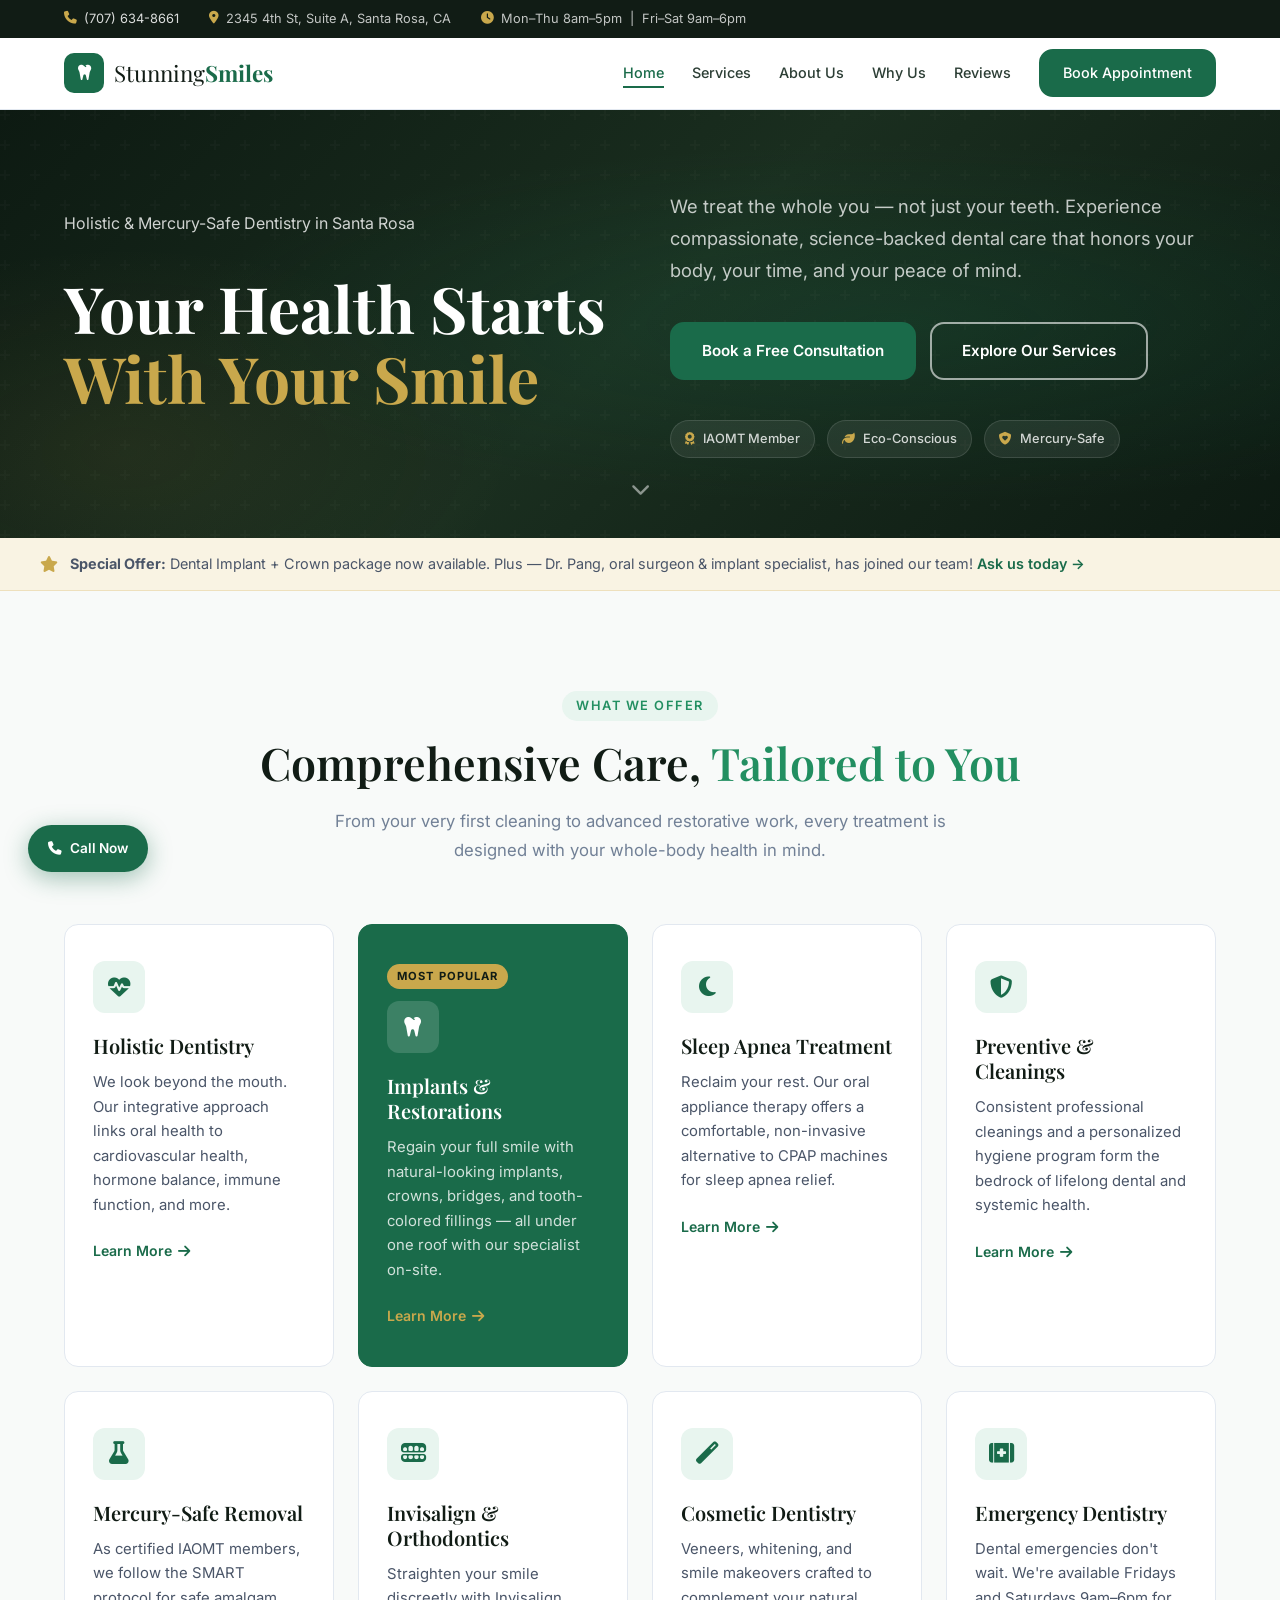
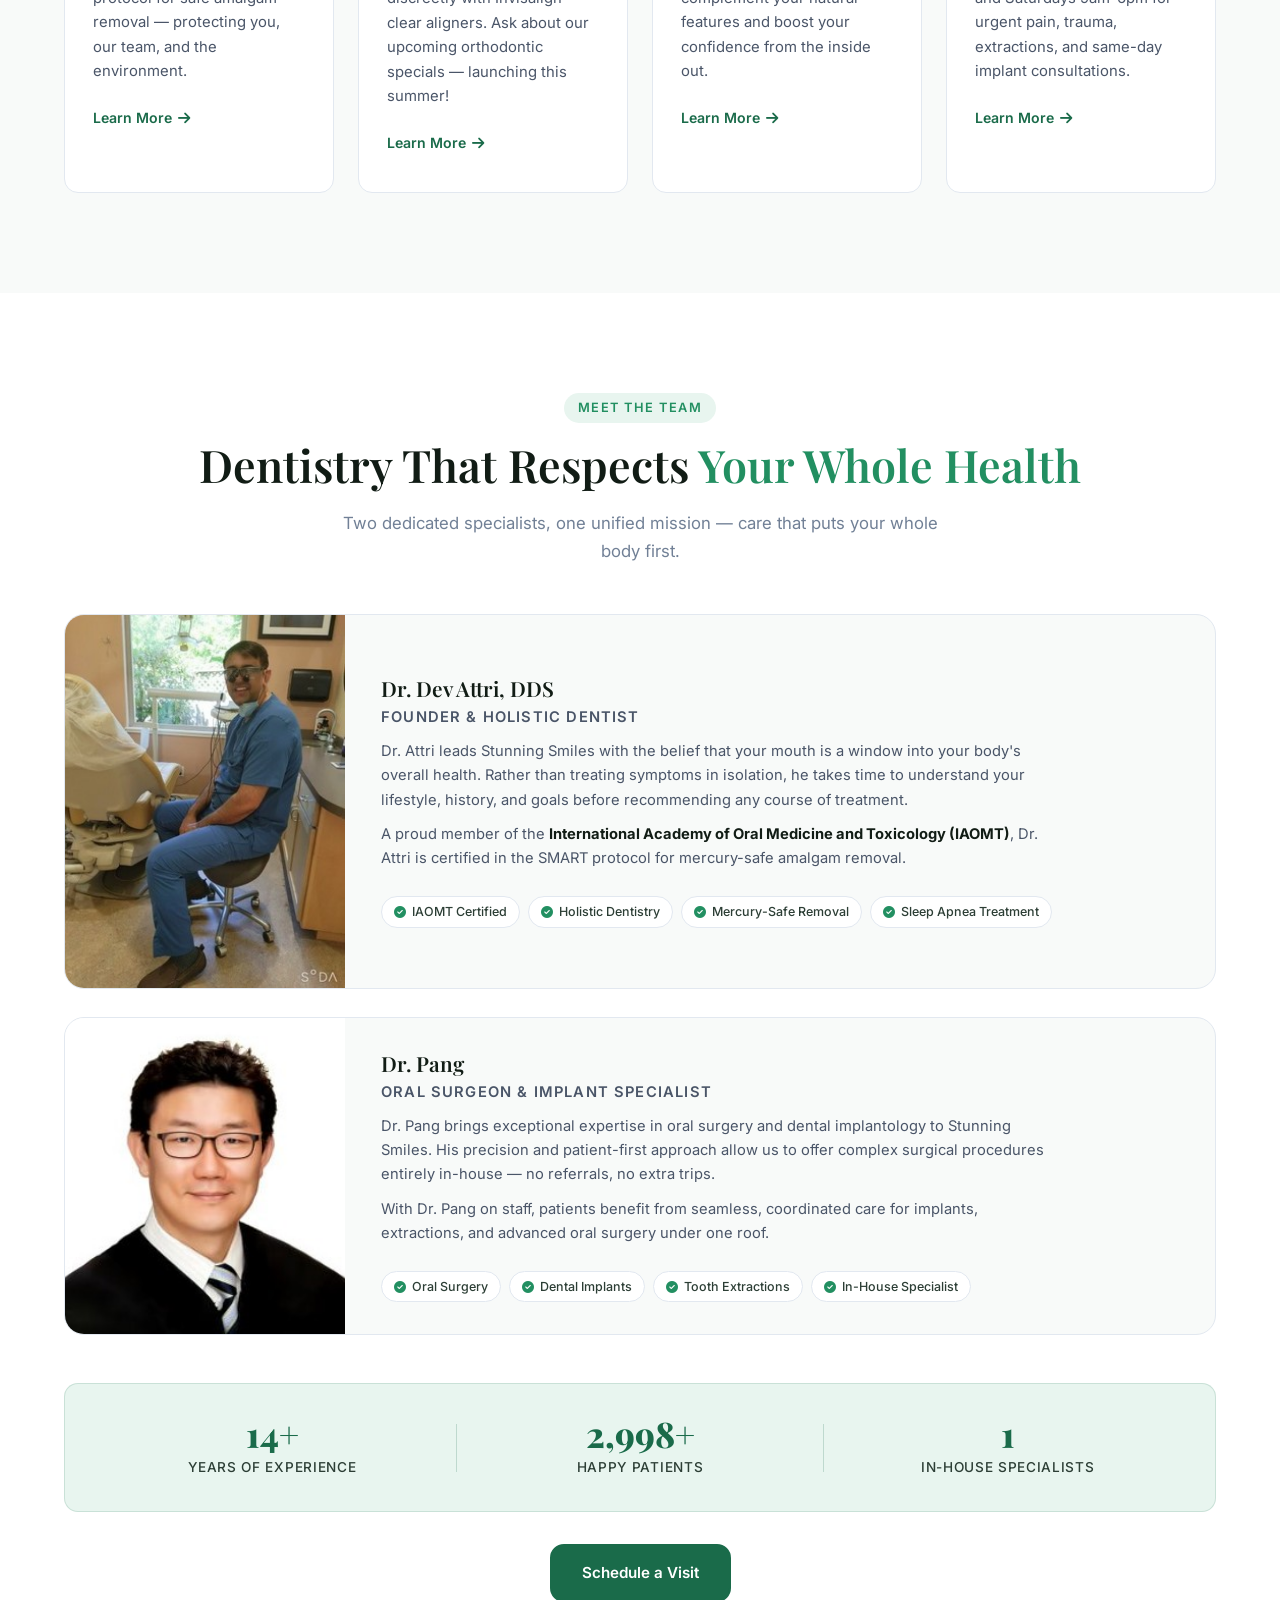
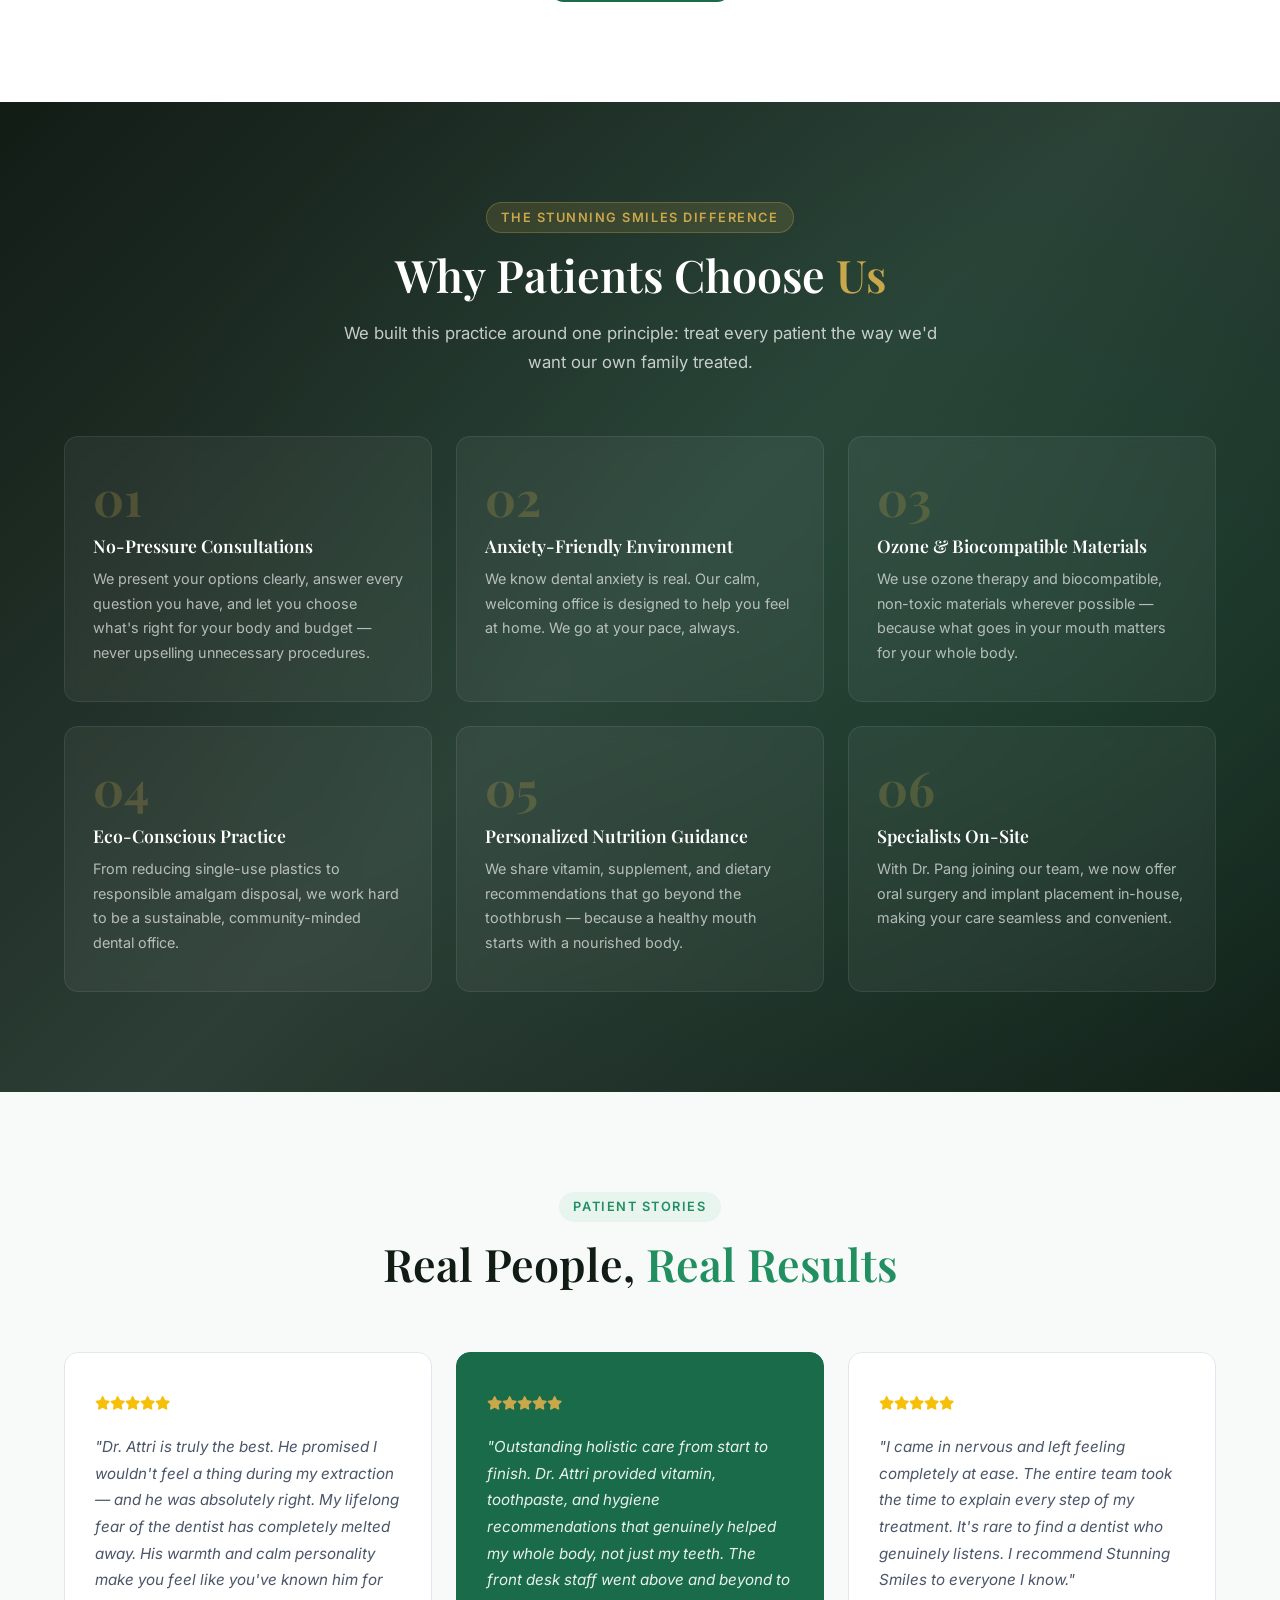
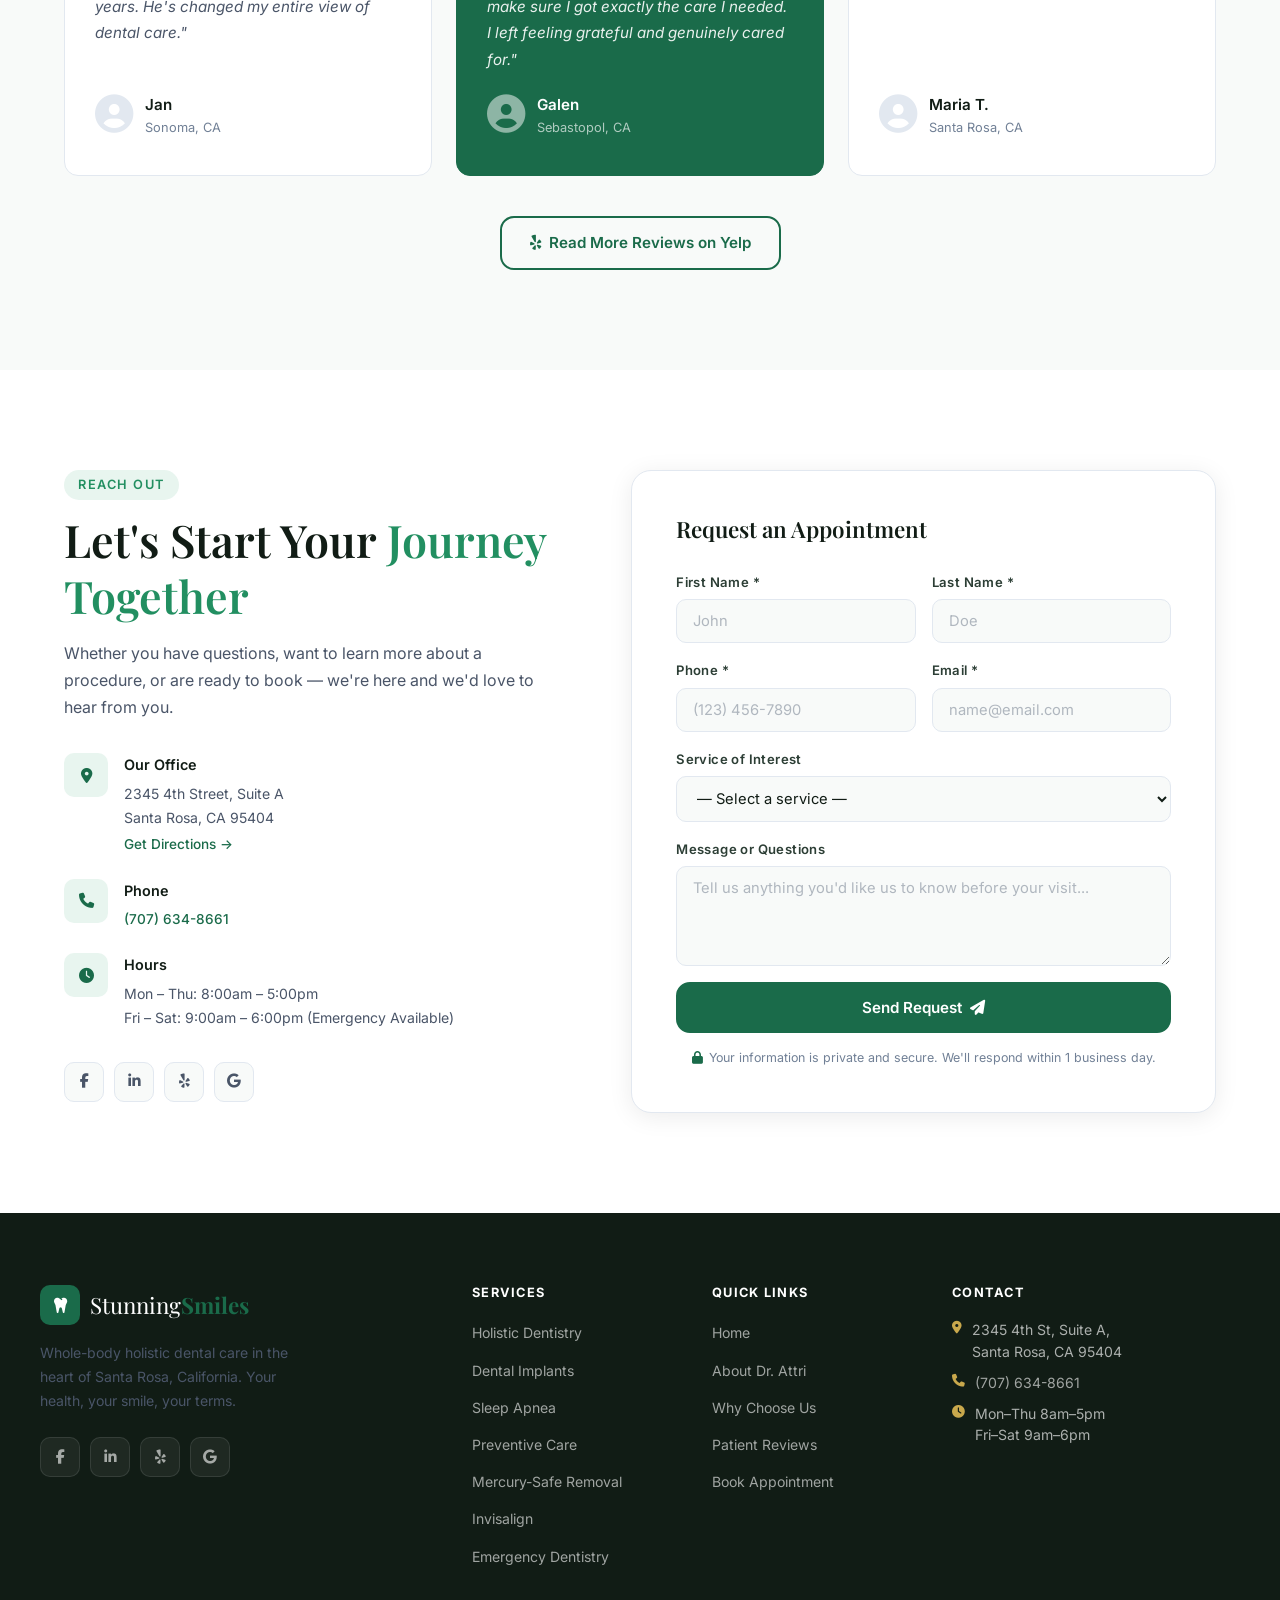
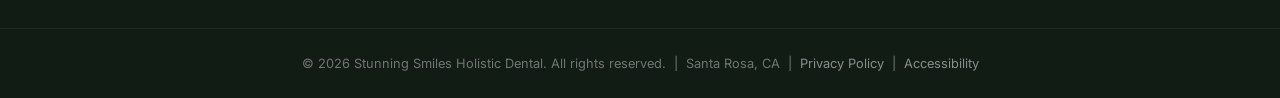
==== index.html @ 5d8a36c7 "Add local SEO foundations: structured data, meta tags, sitemap - Add Dentist/LocalBusiness JSON-LD s" ====
<!DOCTYPE html>
<html lang="en">
<head>
  <meta charset="UTF-8" />
  <meta name="viewport" content="width=device-width, initial-scale=1.0" />
  <title>Holistic Dentist in Santa Rosa, CA | Stunning Smiles</title>
  <meta name="description" content="Holistic, mercury-safe dentistry in Santa Rosa, CA from Stunning Smiles Santa Rosa, led by Dr. Birdevinder &ldquo;Dev&rdquo; Attri, DDS. Book your appointment today." />

  <!-- NOTE: SITE_URL below is the temporary GitHub Pages address. When the custom
       domain (stunningsmiles.com) goes live, update every canonical/og:url/JSON-LD
       "url" value sitewide and set up 301 redirects from these paths. -->
  <link rel="canonical" href="https://aizunshawn-collab.github.io/stunningsmiles/" />

  <meta property="og:type" content="website" />
  <meta property="og:site_name" content="Stunning Smiles Santa Rosa" />
  <meta property="og:title" content="Holistic Dentist in Santa Rosa, CA | Stunning Smiles" />
  <meta property="og:description" content="Holistic, mercury-safe dentistry in Santa Rosa, CA from Stunning Smiles Santa Rosa, led by Dr. Birdevinder &ldquo;Dev&rdquo; Attri, DDS. Book your appointment today." />
  <meta property="og:url" content="https://aizunshawn-collab.github.io/stunningsmiles/" />
  <meta property="og:image" content="https://aizunshawn-collab.github.io/stunningsmiles/images/doctor.jpg" />
  <meta property="og:locale" content="en_US" />
  <meta name="twitter:card" content="summary_large_image" />
  <meta name="twitter:title" content="Holistic Dentist in Santa Rosa, CA | Stunning Smiles" />
  <meta name="twitter:description" content="Holistic, mercury-safe dentistry in Santa Rosa, CA from Stunning Smiles Santa Rosa, led by Dr. Birdevinder &ldquo;Dev&rdquo; Attri, DDS." />
  <meta name="twitter:image" content="https://aizunshawn-collab.github.io/stunningsmiles/images/doctor.jpg" />

  <link rel="preconnect" href="https://fonts.googleapis.com" />
  <link rel="preconnect" href="https://fonts.gstatic.com" crossorigin />
  <link href="https://fonts.googleapis.com/css2?family=Playfair+Display:wght@400;600;700&family=Inter:wght@300;400;500;600&display=swap" rel="stylesheet" />
  <link rel="stylesheet" href="https://cdnjs.cloudflare.com/ajax/libs/font-awesome/6.5.0/css/all.min.css" />
  <link rel="stylesheet" href="style.css" />

  <script type="application/ld+json">
  {
    "@context": "https://schema.org",
    "@type": "Dentist",
    "@id": "https://aizunshawn-collab.github.io/stunningsmiles/#business",
    "name": "Stunning Smiles Santa Rosa",
    "alternateName": "Stunning Smiles Holistic Dental",
    "image": "https://aizunshawn-collab.github.io/stunningsmiles/images/doctor.jpg",
    "url": "https://aizunshawn-collab.github.io/stunningsmiles/",
    "telephone": "+17076348661",
    "priceRange": "$$",
    "address": {
      "@type": "PostalAddress",
      "streetAddress": "2345 4th St, Suite A",
      "addressLocality": "Santa Rosa",
      "addressRegion": "CA",
      "postalCode": "95404",
      "addressCountry": "US"
    },
    "areaServed": ["Santa Rosa, CA", "Sonoma County, CA"],
    "medicalSpecialty": "Dentistry",
    "openingHoursSpecification": [
      {
        "@type": "OpeningHoursSpecification",
        "dayOfWeek": ["Monday", "Tuesday", "Wednesday", "Thursday"],
        "opens": "08:00",
        "closes": "17:00"
      },
      {
        "@type": "OpeningHoursSpecification",
        "dayOfWeek": ["Friday", "Saturday"],
        "opens": "09:00",
        "closes": "18:00"
      }
    ],
    "employee": {
      "@type": "Physician",
      "name": "Dr. Birdevinder \"Dev\" Attri, DDS",
      "medicalSpecialty": "Dentistry"
    },
    "sameAs": [
      "https://www.facebook.com/people/Stunning-Smiles/100089486299551/",
      "https://www.linkedin.com/in/birdevinder-attri-665ba76a/",
      "https://www.yelp.com/biz/birdevinder-attri-dds-stunning-smiles-santa-rosa-2",
      "https://maps.app.goo.gl/TY1hnqjtjDCdrV4GA"
    ]
  }
  </script>
</head>
<body>

  <!-- ===== TOP BAR ===== -->
  <div class="topbar">
    <div class="topbar-inner">
      <span><i class="fas fa-phone"></i> <a href="tel:7076348661">(707) 634-8661</a></span>
      <span><i class="fas fa-map-marker-alt"></i> 2345 4th St, Suite A, Santa Rosa, CA</span>
      <span><i class="fas fa-clock"></i> Mon–Thu 8am–5pm &nbsp;|&nbsp; Fri–Sat 9am–6pm</span>
    </div>
  </div>

  <!-- ===== NAV ===== -->
  <header class="navbar" id="navbar">
    <div class="nav-inner">
      <a class="logo" href="#home">
        <span class="logo-icon"><i class="fas fa-tooth"></i></span>
        <span class="logo-text">Stunning<strong>Smiles</strong></span>
      </a>
      <nav class="nav-links" id="navLinks">
        <a href="#home">Home</a>
        <a href="#services">Services</a>
        <a href="#about">About Us</a>
        <a href="#why">Why Us</a>
        <a href="#testimonials">Reviews</a>
        <a href="#contact" class="btn-nav">Book Appointment</a>
      </nav>
      <button class="hamburger" id="hamburger" aria-label="Toggle menu">
        <span></span><span></span><span></span>
      </button>
    </div>
  </header>

  <!-- ===== HERO ===== -->
  <section class="hero" id="home">
    <div class="hero-bg"></div>
    <div class="hero-overlay"></div>
    <div class="hero-content">
      <div class="hero-left">
        <p class="hero-label">Holistic &amp; Mercury-Safe Dentistry in Santa Rosa</p>
        <h1 class="hero-title">Your Health Starts<br /><span class="accent">With Your Smile</span></h1>
      </div>
      <div class="hero-right">
        <p class="hero-sub">We treat the whole you — not just your teeth. Experience compassionate, science-backed dental care that honors your body, your time, and your peace of mind.</p>
        <div class="hero-ctas">
          <a href="#contact" class="btn-primary">Book a Free Consultation</a>
          <a href="#services" class="btn-ghost">Explore Our Services</a>
        </div>
        <div class="hero-badges">
          <div class="badge"><i class="fas fa-award"></i><span>IAOMT Member</span></div>
          <div class="badge"><i class="fas fa-leaf"></i><span>Eco-Conscious</span></div>
          <div class="badge"><i class="fas fa-shield-heart"></i><span>Mercury-Safe</span></div>
        </div>
      </div>
    </div>
    <div class="hero-scroll"><a href="#services"><i class="fas fa-chevron-down"></i></a></div>
  </section>

  <!-- ===== ANNOUNCEMENT BANNER ===== -->
  <div class="announce">
    <div class="announce-inner">
      <i class="fas fa-star"></i>
      <span><strong>Special Offer:</strong> Dental Implant + Crown package now available. Plus — Dr. Pang, oral surgeon &amp; implant specialist, has joined our team! <a href="#contact">Ask us today &rarr;</a></span>
    </div>
  </div>

  <!-- ===== SERVICES ===== -->
  <section class="section services" id="services">
    <div class="container">
      <div class="section-header">
        <p class="section-label">What We Offer</p>
        <h2>Comprehensive Care, <span class="accent">Tailored to You</span></h2>
        <p class="section-sub">From your very first cleaning to advanced restorative work, every treatment is designed with your whole-body health in mind.</p>
      </div>
      <div class="services-grid">

        <div class="service-card">
          <div class="service-icon"><i class="fas fa-heartbeat"></i></div>
          <h3>Holistic Dentistry</h3>
          <p>We look beyond the mouth. Our integrative approach links oral health to cardiovascular health, hormone balance, immune function, and more.</p>
          <a href="services/holistic-dentistry.html" class="card-link">Learn More <i class="fas fa-arrow-right"></i></a>
        </div>

        <div class="service-card featured">
          <div class="service-badge">Most Popular</div>
          <div class="service-icon"><i class="fas fa-tooth"></i></div>
          <h3>Implants &amp; Restorations</h3>
          <p>Regain your full smile with natural-looking implants, crowns, bridges, and tooth-colored fillings — all under one roof with our specialist on-site.</p>
          <a href="services/implants-restorations.html" class="card-link">Learn More <i class="fas fa-arrow-right"></i></a>
        </div>

        <div class="service-card">
          <div class="service-icon"><i class="fas fa-moon"></i></div>
          <h3>Sleep Apnea Treatment</h3>
          <p>Reclaim your rest. Our oral appliance therapy offers a comfortable, non-invasive alternative to CPAP machines for sleep apnea relief.</p>
          <a href="services/sleep-apnea.html" class="card-link">Learn More <i class="fas fa-arrow-right"></i></a>
        </div>

        <div class="service-card">
          <div class="service-icon"><i class="fas fa-shield-alt"></i></div>
          <h3>Preventive &amp; Cleanings</h3>
          <p>Consistent professional cleanings and a personalized hygiene program form the bedrock of lifelong dental and systemic health.</p>
          <a href="services/preventive-cleanings.html" class="card-link">Learn More <i class="fas fa-arrow-right"></i></a>
        </div>

        <div class="service-card">
          <div class="service-icon"><i class="fas fa-flask"></i></div>
          <h3>Mercury-Safe Removal</h3>
          <p>As certified IAOMT members, we follow the SMART protocol for safe amalgam removal — protecting you, our team, and the environment.</p>
          <a href="services/mercury-safe-removal.html" class="card-link">Learn More <i class="fas fa-arrow-right"></i></a>
        </div>

        <div class="service-card">
          <div class="service-icon"><i class="fas fa-teeth-open"></i></div>
          <h3>Invisalign &amp; Orthodontics</h3>
          <p>Straighten your smile discreetly with Invisalign clear aligners. Ask about our upcoming orthodontic specials — launching this summer!</p>
          <a href="services/invisalign-orthodontics.html" class="card-link">Learn More <i class="fas fa-arrow-right"></i></a>
        </div>

        <div class="service-card">
          <div class="service-icon"><i class="fas fa-magic"></i></div>
          <h3>Cosmetic Dentistry</h3>
          <p>Veneers, whitening, and smile makeovers crafted to complement your natural features and boost your confidence from the inside out.</p>
          <a href="services/cosmetic-dentistry.html" class="card-link">Learn More <i class="fas fa-arrow-right"></i></a>
        </div>

        <div class="service-card">
          <div class="service-icon"><i class="fas fa-first-aid"></i></div>
          <h3>Emergency Dentistry</h3>
          <p>Dental emergencies don't wait. We're available Fridays and Saturdays 9am–6pm for urgent pain, trauma, extractions, and same-day implant consultations.</p>
          <a href="services/emergency-dentistry.html" class="card-link">Learn More <i class="fas fa-arrow-right"></i></a>
        </div>

      </div>
    </div>
  </section>

  <!-- ===== ABOUT ===== -->
  <section class="section about" id="about">
    <div class="container">
      <div class="section-header" style="margin-bottom:48px;">
        <p class="section-label">Meet the Team</p>
        <h2>Dentistry That Respects <span class="accent">Your Whole Health</span></h2>
        <p class="section-sub">Two dedicated specialists, one unified mission — care that puts your whole body first.</p>
      </div>

      <div class="doctors-grid">

        <!-- Dr. Attri -->
        <div class="doctor-card fade-in-left">
          <div class="doctor-photo-wrap">
            <img src="images/doctor.jpg" alt="Dr. Dev Attri, DDS" />
          </div>
          <div class="doctor-info">
            <h3>Dr. Dev Attri, DDS</h3>
            <p class="doctor-title">Founder &amp; Holistic Dentist</p>
            <p>Dr. Attri leads Stunning Smiles with the belief that your mouth is a window into your body's overall health. Rather than treating symptoms in isolation, he takes time to understand your lifestyle, history, and goals before recommending any course of treatment.</p>
            <p>A proud member of the <strong>International Academy of Oral Medicine and Toxicology (IAOMT)</strong>, Dr. Attri is certified in the SMART protocol for mercury-safe amalgam removal.</p>
            <div class="doctor-tags">
              <span><i class="fas fa-check-circle"></i> IAOMT Certified</span>
              <span><i class="fas fa-check-circle"></i> Holistic Dentistry</span>
              <span><i class="fas fa-check-circle"></i> Mercury-Safe Removal</span>
              <span><i class="fas fa-check-circle"></i> Sleep Apnea Treatment</span>
            </div>
          </div>
        </div>

        <!-- Dr. Pang -->
        <div class="doctor-card fade-in-right">
          <div class="doctor-photo-wrap">
            <img src="images/drpang.jpg" alt="Dr. Pang — Oral Surgeon &amp; Implant Specialist" />
          </div>
          <div class="doctor-info">
            <h3>Dr. Pang</h3>
            <p class="doctor-title">Oral Surgeon &amp; Implant Specialist</p>
            <p>Dr. Pang brings exceptional expertise in oral surgery and dental implantology to Stunning Smiles. His precision and patient-first approach allow us to offer complex surgical procedures entirely in-house — no referrals, no extra trips.</p>
            <p>With Dr. Pang on staff, patients benefit from seamless, coordinated care for implants, extractions, and advanced oral surgery under one roof.</p>
            <div class="doctor-tags">
              <span><i class="fas fa-check-circle"></i> Oral Surgery</span>
              <span><i class="fas fa-check-circle"></i> Dental Implants</span>
              <span><i class="fas fa-check-circle"></i> Tooth Extractions</span>
              <span><i class="fas fa-check-circle"></i> In-House Specialist</span>
            </div>
          </div>
        </div>

      </div>

      <div class="about-stats-strip">
        <div class="about-stat-item">
          <span class="stat-num">15+</span>
          <span class="stat-label">Years of Experience</span>
        </div>
        <div class="about-stat-divider"></div>
        <div class="about-stat-item">
          <span class="stat-num">3,000+</span>
          <span class="stat-label">Happy Patients</span>
        </div>
        <div class="about-stat-divider"></div>
        <div class="about-stat-item">
          <span class="stat-num">2</span>
          <span class="stat-label">In-House Specialists</span>
        </div>
      </div>

      <div class="about-footer-row">
        <a href="#contact" class="btn-primary">Schedule a Visit</a>
      </div>
    </div>
  </section>

  <!-- ===== WHY US ===== -->
  <section class="section why" id="why">
    <div class="container">
      <div class="section-header light">
        <p class="section-label">The Stunning Smiles Difference</p>
        <h2>Why Patients Choose <span class="accent-light">Us</span></h2>
        <p class="section-sub">We built this practice around one principle: treat every patient the way we'd want our own family treated.</p>
      </div>
      <div class="why-grid">
        <div class="why-card">
          <div class="why-num">01</div>
          <h3>No-Pressure Consultations</h3>
          <p>We present your options clearly, answer every question you have, and let you choose what's right for your body and budget — never upselling unnecessary procedures.</p>
        </div>
        <div class="why-card">
          <div class="why-num">02</div>
          <h3>Anxiety-Friendly Environment</h3>
          <p>We know dental anxiety is real. Our calm, welcoming office is designed to help you feel at home. We go at your pace, always.</p>
        </div>
        <div class="why-card">
          <div class="why-num">03</div>
          <h3>Ozone &amp; Biocompatible Materials</h3>
          <p>We use ozone therapy and biocompatible, non-toxic materials wherever possible — because what goes in your mouth matters for your whole body.</p>
        </div>
        <div class="why-card">
          <div class="why-num">04</div>
          <h3>Eco-Conscious Practice</h3>
          <p>From reducing single-use plastics to responsible amalgam disposal, we work hard to be a sustainable, community-minded dental office.</p>
        </div>
        <div class="why-card">
          <div class="why-num">05</div>
          <h3>Personalized Nutrition Guidance</h3>
          <p>We share vitamin, supplement, and dietary recommendations that go beyond the toothbrush — because a healthy mouth starts with a nourished body.</p>
        </div>
        <div class="why-card">
          <div class="why-num">06</div>
          <h3>Specialists On-Site</h3>
          <p>With Dr. Pang joining our team, we now offer oral surgery and implant placement in-house, making your care seamless and convenient.</p>
        </div>
      </div>
    </div>
  </section>

  <!-- ===== TESTIMONIALS ===== -->
  <section class="section testimonials" id="testimonials">
    <div class="container">
      <div class="section-header">
        <p class="section-label">Patient Stories</p>
        <h2>Real People, <span class="accent">Real Results</span></h2>
      </div>
      <div class="testimonials-grid">

        <div class="testi-card">
          <div class="testi-stars"><i class="fas fa-star"></i><i class="fas fa-star"></i><i class="fas fa-star"></i><i class="fas fa-star"></i><i class="fas fa-star"></i></div>
          <blockquote>"Dr. Attri is truly the best. He promised I wouldn't feel a thing during my extraction — and he was absolutely right. My lifelong fear of the dentist has completely melted away. His warmth and calm personality make you feel like you've known him for years. He's changed my entire view of dental care."</blockquote>
          <div class="testi-author">
            <div class="testi-avatar"><i class="fas fa-user-circle"></i></div>
            <div>
              <strong>Jan</strong>
              <span>Sonoma, CA</span>
            </div>
          </div>
        </div>

        <div class="testi-card featured-testi">
          <div class="testi-stars"><i class="fas fa-star"></i><i class="fas fa-star"></i><i class="fas fa-star"></i><i class="fas fa-star"></i><i class="fas fa-star"></i></div>
          <blockquote>"Outstanding holistic care from start to finish. Dr. Attri provided vitamin, toothpaste, and hygiene recommendations that genuinely helped my whole body, not just my teeth. The front desk staff went above and beyond to make sure I got exactly the care I needed. I left feeling grateful and genuinely cared for."</blockquote>
          <div class="testi-author">
            <div class="testi-avatar"><i class="fas fa-user-circle"></i></div>
            <div>
              <strong>Galen</strong>
              <span>Sebastopol, CA</span>
            </div>
          </div>
        </div>

        <div class="testi-card">
          <div class="testi-stars"><i class="fas fa-star"></i><i class="fas fa-star"></i><i class="fas fa-star"></i><i class="fas fa-star"></i><i class="fas fa-star"></i></div>
          <blockquote>"I came in nervous and left feeling completely at ease. The entire team took the time to explain every step of my treatment. It's rare to find a dentist who genuinely listens. I recommend Stunning Smiles to everyone I know."</blockquote>
          <div class="testi-author">
            <div class="testi-avatar"><i class="fas fa-user-circle"></i></div>
            <div>
              <strong>Maria T.</strong>
              <span>Santa Rosa, CA</span>
            </div>
          </div>
        </div>

      </div>
      <div class="testi-footer">
        <a href="https://www.yelp.com/biz/birdevinder-attri-dds-stunning-smiles-santa-rosa-2" target="_blank" class="btn-ghost-dark"><i class="fab fa-yelp"></i> Read More Reviews on Yelp</a>
      </div>
    </div>
  </section>

  <!-- ===== CONTACT ===== -->
  <section class="section contact" id="contact">
    <div class="container contact-grid">
      <div class="contact-info fade-in-left">
        <p class="section-label">Reach Out</p>
        <h2>Let's Start Your <span class="accent">Journey Together</span></h2>
        <p>Whether you have questions, want to learn more about a procedure, or are ready to book — we're here and we'd love to hear from you.</p>

        <div class="contact-items">
          <div class="contact-item">
            <div class="ci-icon"><i class="fas fa-map-marker-alt"></i></div>
            <div>
              <strong>Our Office</strong>
              <span>2345 4th Street, Suite A<br />Santa Rosa, CA 95404</span>
              <a href="https://maps.google.com/?daddr=2345%204th%20Street%20Suite%20A,%20Santa%20Rosa,%20California%2095404-3259" target="_blank">Get Directions &rarr;</a>
            </div>
          </div>
          <div class="contact-item">
            <div class="ci-icon"><i class="fas fa-phone"></i></div>
            <div>
              <strong>Phone</strong>
              <span><a href="tel:7076348661">(707) 634-8661</a></span>
            </div>
          </div>
          <div class="contact-item">
            <div class="ci-icon"><i class="fas fa-clock"></i></div>
            <div>
              <strong>Hours</strong>
              <span>Mon – Thu: 8:00am – 5:00pm</span>
              <span>Fri – Sat: 9:00am – 6:00pm (Emergency Available)</span>
            </div>
          </div>
        </div>

        <div class="social-links">
          <a href="https://www.facebook.com/people/Stunning-Smiles/100089486299551/" target="_blank" aria-label="Facebook"><i class="fab fa-facebook-f"></i></a>
          <a href="https://www.linkedin.com/in/birdevinder-attri-665ba76a/" target="_blank" aria-label="LinkedIn"><i class="fab fa-linkedin-in"></i></a>
          <a href="https://www.yelp.com/biz/birdevinder-attri-dds-stunning-smiles-santa-rosa-2" target="_blank" aria-label="Yelp"><i class="fab fa-yelp"></i></a>
          <a href="https://maps.app.goo.gl/TY1hnqjtjDCdrV4GA" target="_blank" aria-label="Google Maps"><i class="fab fa-google"></i></a>
        </div>
      </div>

      <div class="contact-form fade-in-right">
        <form id="appointmentForm" novalidate action="https://formspree.io/f/xzeelzlr" method="POST">
          <h3>Request an Appointment</h3>
          <div class="form-row">
            <div class="form-group">
              <label for="fname">First Name *</label>
              <input type="text" id="fname" name="fname" placeholder="John" required />
            </div>
            <div class="form-group">
              <label for="lname">Last Name *</label>
              <input type="text" id="lname" name="lname" placeholder="Doe" required />
            </div>
          </div>
          <div class="form-row">
            <div class="form-group">
              <label for="phone">Phone *</label>
              <input type="tel" id="phone" name="phone" placeholder="(123) 456-7890" required />
            </div>
            <div class="form-group">
              <label for="email">Email *</label>
              <input type="email" id="email" name="email" placeholder="name@email.com" required />
            </div>
          </div>
          <div class="form-group">
            <label for="service">Service of Interest</label>
            <select id="service" name="service">
              <option value="">— Select a service —</option>
              <option>Holistic Dentistry</option>
              <option>Dental Implants</option>
              <option>Sleep Apnea Treatment</option>
              <option>Preventive Cleaning</option>
              <option>Mercury-Safe Amalgam Removal</option>
              <option>Invisalign / Orthodontics</option>
              <option>Cosmetic Dentistry</option>
              <option>Emergency Dentistry</option>
              <option>Other</option>
            </select>
          </div>
          <div class="form-group">
            <label for="message">Message or Questions</label>
            <textarea id="message" name="message" rows="4" placeholder="Tell us anything you'd like us to know before your visit..."></textarea>
          </div>
          <!-- Honeypot field: hidden from real users, bots tend to fill it in -->
          <input type="text" name="_gotcha" style="display:none" tabindex="-1" autocomplete="off" />
          <input type="hidden" name="_subject" value="New Appointment Request — Stunning Smiles" />
          <button type="submit" class="btn-primary full-width">Send Request <i class="fas fa-paper-plane"></i></button>
          <p class="form-note"><i class="fas fa-lock"></i> Your information is private and secure. We'll respond within 1 business day.</p>
          <p class="form-error" id="formError">Sorry, something went wrong sending your request. Please call us at <a href="tel:7076348661">(707) 634-8661</a> or try again.</p>
        </form>
        <div class="form-success" id="formSuccess">
          <i class="fas fa-check-circle"></i>
          <h3>Request Received!</h3>
          <p>Thank you! We'll be in touch within one business day to confirm your appointment.</p>
        </div>
      </div>
    </div>
  </section>

  <!-- ===== FOOTER ===== -->
  <footer class="footer">
    <div class="container footer-grid">
      <div class="footer-brand">
        <a class="logo" href="#home">
          <span class="logo-icon"><i class="fas fa-tooth"></i></span>
          <span class="logo-text">Stunning<strong>Smiles</strong></span>
        </a>
        <p>Whole-body holistic dental care in the heart of Santa Rosa, California. Your health, your smile, your terms.</p>
        <div class="social-links">
          <a href="https://www.facebook.com/people/Stunning-Smiles/100089486299551/" target="_blank" aria-label="Facebook"><i class="fab fa-facebook-f"></i></a>
          <a href="https://www.linkedin.com/in/birdevinder-attri-665ba76a/" target="_blank" aria-label="LinkedIn"><i class="fab fa-linkedin-in"></i></a>
          <a href="https://www.yelp.com/biz/birdevinder-attri-dds-stunning-smiles-santa-rosa-2" target="_blank" aria-label="Yelp"><i class="fab fa-yelp"></i></a>
          <a href="https://maps.app.goo.gl/TY1hnqjtjDCdrV4GA" target="_blank" aria-label="Google Maps"><i class="fab fa-google"></i></a>
        </div>
      </div>
      <div class="footer-col">
        <h4>Services</h4>
        <ul>
          <li><a href="#services">Holistic Dentistry</a></li>
          <li><a href="#services">Dental Implants</a></li>
          <li><a href="#services">Sleep Apnea</a></li>
          <li><a href="#services">Preventive Care</a></li>
          <li><a href="#services">Mercury-Safe Removal</a></li>
          <li><a href="#services">Invisalign</a></li>
          <li><a href="#services">Emergency Dentistry</a></li>
        </ul>
      </div>
      <div class="footer-col">
        <h4>Quick Links</h4>
        <ul>
          <li><a href="#home">Home</a></li>
          <li><a href="#about">About Dr. Attri</a></li>
          <li><a href="#why">Why Choose Us</a></li>
          <li><a href="#testimonials">Patient Reviews</a></li>
          <li><a href="#contact">Book Appointment</a></li>
        </ul>
      </div>
      <div class="footer-col">
        <h4>Contact</h4>
        <ul class="contact-list">
          <li><i class="fas fa-map-marker-alt"></i> 2345 4th St, Suite A,<br />Santa Rosa, CA 95404</li>
          <li><i class="fas fa-phone"></i> <a href="tel:7076348661">(707) 634-8661</a></li>
          <li><i class="fas fa-clock"></i> Mon–Thu 8am–5pm<br />Fri–Sat 9am–6pm</li>
        </ul>
      </div>
    </div>
    <div class="footer-bottom">
      <p>&copy; 2026 Stunning Smiles Holistic Dental. All rights reserved. &nbsp;|&nbsp; Santa Rosa, CA &nbsp;|&nbsp; <a href="#">Privacy Policy</a> &nbsp;|&nbsp; <a href="#">Accessibility</a></p>
    </div>
  </footer>

  <!-- ===== FLOATING CTA ===== -->
  <a href="tel:7076348661" class="float-cta" aria-label="Call us now">
    <i class="fas fa-phone"></i>
    <span>Call Now</span>
  </a>

  <!-- ===== BACK TO TOP ===== -->
  <button class="back-to-top" id="backToTop" aria-label="Back to top"><i class="fas fa-chevron-up"></i></button>

  <script src="script.js"></script>
</body>
</html>
---- style.css ----
/* ===================================================
   STUNNING SMILES — HOLISTIC DENTAL
   Style Sheet
   =================================================== */

/* --- RESET & ROOT --- */
*, *::before, *::after { box-sizing: border-box; margin: 0; padding: 0; }

:root {
  --green:      #1a6b4a;
  --green-mid:  #228f61;
  --green-light:#e8f5ef;
  --teal:       #0f8c72;
  --gold:       #c9a84c;
  --gold-light: #f9f3e3;
  --dark:       #111c15;
  --charcoal:   #2c3e35;
  --body:       #4a5568;
  --subtle:     #718096;
  --border:     #e2e8f0;
  --white:      #ffffff;
  --off-white:  #f8faf9;
  --radius:     14px;
  --shadow:     0 4px 24px rgba(0,0,0,.08);
  --shadow-lg:  0 12px 48px rgba(0,0,0,.12);
  --font-serif: 'Playfair Display', serif;
  --font-sans:  'Inter', sans-serif;
  --nav-h:      72px;
}

html { scroll-behavior: smooth; font-size: 16px; }

body {
  font-family: var(--font-sans);
  color: var(--body);
  background: var(--white);
  overflow-x: hidden;
  line-height: 1.7;
}

a { text-decoration: none; color: inherit; }
img { max-width: 100%; display: block; }
ul { list-style: none; }

/* --- TYPOGRAPHY --- */
h1, h2, h3, h4 { font-family: var(--font-serif); color: var(--dark); line-height: 1.25; }
h1 { font-size: clamp(2.4rem, 5vw, 4rem); font-weight: 700; }
h2 { font-size: clamp(1.8rem, 3.5vw, 2.8rem); font-weight: 600; }
h3 { font-size: 1.25rem; font-weight: 600; }
p  { font-size: 1rem; color: var(--body); }

.accent      { color: var(--green-mid); }
.accent-light{ color: var(--gold); }

/* --- CONTAINER --- */
.container { max-width: 1200px; margin: 0 auto; padding: 0 24px; }

/* --- SECTION DEFAULTS --- */
.section { padding: 100px 0; }
.section-header { text-align: center; margin-bottom: 60px; }
.section-header.light h2 { color: var(--white); }
.section-header.light .section-sub { color: rgba(255,255,255,.75); }
.section-label {
  display: inline-block;
  font-size: .8rem;
  font-weight: 600;
  letter-spacing: .12em;
  text-transform: uppercase;
  color: var(--green-mid);
  background: var(--green-light);
  padding: 4px 14px;
  border-radius: 100px;
  margin-bottom: 14px;
}
.section-sub { max-width: 620px; margin: 16px auto 0; color: var(--subtle); font-size: 1.05rem; }

/* --- BUTTONS --- */
.btn-primary {
  display: inline-flex;
  align-items: center;
  gap: 8px;
  background: var(--green);
  color: var(--white);
  font-family: var(--font-sans);
  font-weight: 600;
  font-size: .95rem;
  padding: 14px 30px;
  border-radius: var(--radius);
  border: 2px solid var(--green);
  cursor: pointer;
  transition: background .25s, transform .2s, box-shadow .25s;
}
.btn-primary:hover {
  background: var(--green-mid);
  border-color: var(--green-mid);
  transform: translateY(-2px);
  box-shadow: 0 8px 24px rgba(26,107,74,.35);
}
.btn-primary.full-width { width: 100%; justify-content: center; }

.btn-ghost {
  display: inline-flex;
  align-items: center;
  gap: 8px;
  background: transparent;
  color: var(--white);
  font-weight: 600;
  font-size: .95rem;
  padding: 14px 30px;
  border-radius: var(--radius);
  border: 2px solid rgba(255,255,255,.6);
  cursor: pointer;
  transition: background .25s, border-color .25s;
}
.btn-ghost:hover { background: rgba(255,255,255,.1); border-color: var(--white); }

.btn-ghost-dark {
  display: inline-flex;
  align-items: center;
  gap: 8px;
  background: transparent;
  color: var(--green);
  font-weight: 600;
  font-size: .95rem;
  padding: 12px 28px;
  border-radius: var(--radius);
  border: 2px solid var(--green);
  cursor: pointer;
  transition: background .25s, color .25s;
}
.btn-ghost-dark:hover { background: var(--green); color: var(--white); }

.btn-nav {
  background: var(--green);
  color: var(--white) !important;
  padding: 10px 22px;
  border-radius: var(--radius);
  font-weight: 600;
  font-size: .9rem;
  border: 2px solid var(--green);
  transition: background .25s;
}
.btn-nav:hover { background: var(--green-mid); border-color: var(--green-mid); }

/* ===========================================
   TOP BAR
   =========================================== */
.topbar {
  background: var(--dark);
  color: rgba(255,255,255,.75);
  font-size: .8rem;
  padding: 8px 0;
}
.topbar-inner {
  max-width: 1200px;
  margin: 0 auto;
  padding: 0 24px;
  display: flex;
  gap: 30px;
  flex-wrap: wrap;
  align-items: center;
}
.topbar-inner span { display: flex; align-items: center; gap: 7px; }
.topbar-inner a { color: rgba(255,255,255,.85); transition: color .2s; }
.topbar-inner a:hover { color: var(--gold); }
.topbar-inner i { color: var(--gold); font-size: .8rem; }

/* ===========================================
   NAVBAR
   =========================================== */
.navbar {
  position: sticky;
  top: 0;
  z-index: 1000;
  background: var(--white);
  border-bottom: 1px solid var(--border);
  height: var(--nav-h);
  transition: box-shadow .3s;
}
.navbar.scrolled { box-shadow: var(--shadow-lg); }

.nav-inner {
  max-width: 1200px;
  margin: 0 auto;
  padding: 0 24px;
  display: flex;
  align-items: center;
  justify-content: space-between;
  height: 100%;
}

.logo {
  display: flex;
  align-items: center;
  gap: 10px;
  text-decoration: none;
}
.logo-icon {
  width: 40px;
  height: 40px;
  background: var(--green);
  border-radius: 10px;
  display: flex;
  align-items: center;
  justify-content: center;
  color: var(--white);
  font-size: 1.1rem;
}
.logo-text {
  font-family: var(--font-serif);
  font-size: 1.4rem;
  color: var(--dark);
}
.logo-text strong { color: var(--green); }

.nav-links {
  display: flex;
  align-items: center;
  gap: 28px;
}
.nav-links a {
  font-size: .9rem;
  font-weight: 500;
  color: var(--charcoal);
  transition: color .2s;
  position: relative;
}
.nav-links a:not(.btn-nav)::after {
  content: '';
  position: absolute;
  left: 0;
  bottom: -3px;
  width: 0;
  height: 2px;
  background: var(--green);
  transition: width .25s;
}
.nav-links a:not(.btn-nav):hover { color: var(--green); }
.nav-links a:not(.btn-nav):hover::after { width: 100%; }

.hamburger {
  display: none;
  flex-direction: column;
  gap: 5px;
  background: none;
  border: none;
  cursor: pointer;
  padding: 6px;
}
.hamburger span {
  display: block;
  width: 25px;
  height: 2px;
  background: var(--charcoal);
  border-radius: 2px;
  transition: all .3s;
}
.hamburger.active span:nth-child(1) { transform: translateY(7px) rotate(45deg); }
.hamburger.active span:nth-child(2) { opacity: 0; }
.hamburger.active span:nth-child(3) { transform: translateY(-7px) rotate(-45deg); }

/* ===========================================
   HERO
   =========================================== */
.hero {
  position: relative;
  display: flex;
  align-items: center;
  overflow: hidden;
  background: var(--dark);
  padding: 80px 0;
}

.hero-bg {
  position: absolute;
  inset: 0;
  background:
    radial-gradient(ellipse 80% 60% at 70% 50%, rgba(26,107,74,.22) 0%, transparent 70%),
    radial-gradient(ellipse 50% 80% at 10% 80%, rgba(201,168,76,.08) 0%, transparent 60%),
    linear-gradient(135deg, #0d1a12 0%, #1a2e1f 50%, #0d1a12 100%);
  animation: bgPulse 8s ease-in-out infinite alternate;
}

@keyframes bgPulse {
  from { opacity: 1; }
  to   { opacity: .85; }
}

.hero-overlay {
  position: absolute;
  inset: 0;
  background: url("data:image/svg+xml,%3Csvg width='60' height='60' viewBox='0 0 60 60' xmlns='http://www.w3.org/2000/svg'%3E%3Cg fill='none' fill-rule='evenodd'%3E%3Cg fill='%23ffffff' fill-opacity='0.02'%3E%3Cpath d='M36 34v-4h-2v4h-4v2h4v4h2v-4h4v-2h-4zm0-30V0h-2v4h-4v2h4v4h2V6h4V4h-4zM6 34v-4H4v4H0v2h4v4h2v-4h4v-2H6zM6 4V0H4v4H0v2h4v4h2V6h4V4H6z'/%3E%3C/g%3E%3C/g%3E%3C/svg%3E");
}

.hero-content {
  position: relative;
  z-index: 2;
  width: 100%;
  max-width: 1200px;
  margin: 0 auto;
  padding: 0 24px;
  display: grid;
  grid-template-columns: 1fr 1fr;
  gap: 60px;
  align-items: center;
  animation: fadeUp .9s ease both;
}
.hero-left {
  display: flex;
  flex-direction: column;
  gap: 20px;
}
.hero-right {
  display: flex;
  flex-direction: column;
  gap: 0;
}
@media (max-width: 1248px) { .hero-content { padding: 60px 24px; } }

@keyframes fadeUp {
  from { opacity: 0; transform: translateY(30px); }
  to   { opacity: 1; transform: translateY(0); }
}

.hero .section-label {
  color: var(--gold);
  background: rgba(201,168,76,.15);
  border: 1px solid rgba(201,168,76,.3);
}
.hero-label { color: rgba(255,255,255,.8); margin-bottom: 16px; }

.hero-title {
  color: var(--white);
  margin-bottom: 24px;
  line-height: 1.1;
}
.hero-title .accent { color: var(--gold); }

.hero-sub {
  color: rgba(255,255,255,.75);
  font-size: 1.15rem;
  max-width: 580px;
  margin-bottom: 36px;
  line-height: 1.75;
}

.hero-ctas {
  display: flex;
  flex-wrap: wrap;
  gap: 14px;
  margin-bottom: 40px;
}

.hero-badges {
  display: flex;
  flex-wrap: wrap;
  gap: 12px;
}
.badge {
  display: flex;
  align-items: center;
  gap: 8px;
  background: rgba(255,255,255,.07);
  border: 1px solid rgba(255,255,255,.12);
  color: rgba(255,255,255,.8);
  font-size: .8rem;
  font-weight: 500;
  padding: 7px 14px;
  border-radius: 100px;
  backdrop-filter: blur(6px);
}
.badge i { color: var(--gold); }

.hero-scroll {
  position: absolute;
  bottom: 32px;
  left: 50%;
  transform: translateX(-50%);
  z-index: 2;
}
.hero-scroll a {
  color: rgba(255,255,255,.5);
  font-size: 1.2rem;
  animation: bounce 2s infinite;
  display: block;
}
@keyframes bounce {
  0%, 100% { transform: translateY(0); opacity: .5; }
  50%       { transform: translateY(8px); opacity: 1; }
}

/* ===========================================
   ANNOUNCEMENT BANNER
   =========================================== */
.announce {
  background: var(--gold-light);
  border-bottom: 1px solid rgba(201,168,76,.25);
  padding: 14px 24px;
}
.announce-inner {
  max-width: 1200px;
  margin: 0 auto;
  display: flex;
  align-items: center;
  gap: 12px;
  font-size: .9rem;
}
.announce-inner i { color: var(--gold); font-size: 1rem; flex-shrink: 0; }
.announce-inner a { color: var(--green); font-weight: 600; }
.announce-inner a:hover { text-decoration: underline; }

/* ===========================================
   SERVICES
   =========================================== */
.services { background: var(--off-white); }

.services-grid {
  display: grid;
  grid-template-columns: repeat(auto-fit, minmax(270px, 1fr));
  gap: 24px;
}

.service-card {
  background: var(--white);
  border-radius: var(--radius);
  padding: 36px 28px;
  border: 1px solid var(--border);
  transition: transform .25s, box-shadow .25s, border-color .25s;
  position: relative;
  overflow: hidden;
}
.service-card::before {
  content: '';
  position: absolute;
  top: 0; left: 0; right: 0;
  height: 3px;
  background: linear-gradient(90deg, var(--green), var(--teal));
  opacity: 0;
  transition: opacity .25s;
}
.service-card:hover {
  transform: translateY(-6px);
  box-shadow: var(--shadow-lg);
  border-color: transparent;
}
.service-card:hover::before { opacity: 1; }

.service-card.featured {
  background: var(--green);
  border-color: var(--green);
  color: var(--white);
}
.service-card.featured h3 { color: var(--white); }
.service-card.featured p  { color: rgba(255,255,255,.8); }
.service-card.featured .card-link { color: var(--gold); }
.service-card.featured .card-link:hover { color: var(--white); }
.service-card.featured::before { display: none; }

.service-badge {
  display: inline-block;
  background: var(--gold);
  color: var(--dark);
  font-size: .7rem;
  font-weight: 700;
  text-transform: uppercase;
  letter-spacing: .1em;
  padding: 3px 10px;
  border-radius: 100px;
  margin-bottom: 12px;
}

.service-icon {
  width: 52px;
  height: 52px;
  background: var(--green-light);
  border-radius: 12px;
  display: flex;
  align-items: center;
  justify-content: center;
  font-size: 1.4rem;
  color: var(--green);
  margin-bottom: 20px;
  transition: background .25s;
}
.service-card.featured .service-icon {
  background: rgba(255,255,255,.15);
  color: var(--white);
}
.service-card:hover:not(.featured) .service-icon { background: var(--green); color: var(--white); }

.service-card h3 { margin-bottom: 12px; }
.service-card p  { font-size: .93rem; line-height: 1.65; margin-bottom: 20px; }

.card-link {
  font-size: .88rem;
  font-weight: 600;
  color: var(--green);
  display: inline-flex;
  align-items: center;
  gap: 6px;
  transition: gap .2s, color .2s;
}
.card-link:hover { gap: 10px; }

/* ===========================================
   ABOUT
   =========================================== */
.about { background: var(--white); }

/* Two-doctor grid */
.doctors-grid {
  display: flex;
  flex-direction: column;
  gap: 28px;
  margin-bottom: 48px;
}

.doctor-card {
  background: var(--off-white);
  border: 1px solid var(--border);
  border-radius: 20px;
  overflow: hidden;
  transition: transform .25s, box-shadow .25s;
  display: flex;
  flex-direction: row;
  align-items: stretch;
}
.doctor-card:hover { transform: translateY(-4px); box-shadow: var(--shadow-lg); }

.doctor-photo-wrap {
  position: relative;
  width: 280px;
  flex-shrink: 0;
  overflow: hidden;
}
.doctor-photo-wrap img {
  width: 100%;
  height: 100%;
  object-fit: cover;
  object-position: top;
  display: block;
}
.doctor-photo-placeholder {
  width: 100%;
  height: 100%;
  background: linear-gradient(135deg, var(--green-light), #c8e6da);
  display: flex;
  align-items: center;
  justify-content: center;
  font-size: 6rem;
  color: var(--green-mid);
}

.doctor-stat-card {
  position: absolute;
  bottom: 16px;
  right: 16px;
  background: var(--white);
  border-radius: 12px;
  padding: 12px 18px;
  box-shadow: var(--shadow-lg);
  display: flex;
  flex-direction: column;
  gap: 2px;
  text-align: center;
  min-width: 120px;
}
.stat-num {
  font-family: var(--font-serif);
  font-size: 1.8rem;
  font-weight: 700;
  color: var(--green);
  line-height: 1;
}
.stat-label { font-size: .72rem; color: var(--subtle); font-weight: 500; }

.doctor-info {
  padding: 32px 36px;
  display: flex;
  flex-direction: column;
  justify-content: center;
}
.doctor-info h3 {
  font-size: 1.3rem;
  margin-bottom: 4px;
  color: var(--dark);
}
.doctor-title {
  font-size: .82rem;
  font-weight: 600;
  color: var(--green-mid);
  text-transform: uppercase;
  letter-spacing: .08em;
  margin-bottom: 16px;
}
.doctor-info p {
  font-size: .92rem;
  line-height: 1.65;
  color: var(--body);
  margin-bottom: 10px;
  max-width: 680px;
}
.doctor-info strong { color: var(--dark); }

.doctor-tags {
  display: flex;
  flex-wrap: wrap;
  gap: 8px;
  margin-top: 16px;
}
.doctor-tags span {
  display: inline-flex;
  align-items: center;
  gap: 6px;
  font-size: .78rem;
  font-weight: 500;
  color: var(--charcoal);
  background: var(--white);
  border: 1px solid var(--border);
  border-radius: 100px;
  padding: 4px 12px;
}
.doctor-tags i { color: var(--green-mid); font-size: .75rem; }

.about-stats-strip {
  display: flex;
  align-items: center;
  justify-content: center;
  gap: 0;
  background: var(--green-light);
  border: 1px solid rgba(26,107,74,.15);
  border-radius: var(--radius);
  padding: 32px 40px;
  margin: 40px 0 24px;
}
.about-stat-item {
  display: flex;
  flex-direction: column;
  align-items: center;
  gap: 4px;
  flex: 1;
}
.about-stat-item .stat-num {
  font-size: 2.2rem;
  font-weight: 800;
  color: var(--green);
  line-height: 1;
}
.about-stat-item .stat-label {
  font-size: .85rem;
  color: var(--charcoal);
  font-weight: 500;
  text-transform: uppercase;
  letter-spacing: .05em;
}
.about-stat-divider {
  width: 1px;
  height: 48px;
  background: rgba(26,107,74,.2);
  flex-shrink: 0;
  margin: 0 16px;
}

.about-footer-row {
  text-align: center;
  padding-top: 8px;
}

/* ===========================================
   WHY US
   =========================================== */
.why {
  background: linear-gradient(135deg, var(--dark) 0%, var(--charcoal) 50%, var(--dark) 100%);
  position: relative;
  overflow: hidden;
}
.why::before {
  content: '';
  position: absolute;
  inset: 0;
  background: radial-gradient(ellipse 70% 70% at 80% 50%, rgba(26,107,74,.25), transparent);
}
.why .container { position: relative; z-index: 1; }
.why .section-label { color: var(--gold); background: rgba(201,168,76,.15); border: 1px solid rgba(201,168,76,.3); }

.why-grid {
  display: grid;
  grid-template-columns: repeat(3, 1fr);
  gap: 24px;
}

.why-card {
  background: rgba(255,255,255,.05);
  border: 1px solid rgba(255,255,255,.08);
  border-radius: var(--radius);
  padding: 36px 28px;
  backdrop-filter: blur(6px);
  transition: background .25s, transform .25s;
}
.why-card:hover {
  background: rgba(255,255,255,.09);
  transform: translateY(-4px);
}
.why-num {
  font-family: var(--font-serif);
  font-size: 3rem;
  font-weight: 700;
  color: rgba(201,168,76,.25);
  line-height: 1;
  margin-bottom: 14px;
}
.why-card h3 { color: var(--white); margin-bottom: 10px; font-size: 1.1rem; }
.why-card p  { color: rgba(255,255,255,.65); font-size: .9rem; line-height: 1.7; }

/* ===========================================
   TESTIMONIALS
   =========================================== */
.testimonials { background: var(--off-white); }

.testimonials-grid {
  display: grid;
  grid-template-columns: repeat(3, 1fr);
  gap: 24px;
  margin-bottom: 40px;
}

.testi-card {
  background: var(--white);
  border-radius: var(--radius);
  padding: 36px 30px;
  border: 1px solid var(--border);
  display: flex;
  flex-direction: column;
  gap: 18px;
  transition: transform .25s, box-shadow .25s;
}
.testi-card:hover { transform: translateY(-4px); box-shadow: var(--shadow-lg); }

.testi-card.featured-testi {
  background: var(--green);
  border-color: var(--green);
}
.testi-card.featured-testi blockquote { color: rgba(255,255,255,.9); }
.testi-card.featured-testi .testi-author strong { color: var(--white); }
.testi-card.featured-testi .testi-author span   { color: rgba(255,255,255,.65); }
.testi-card.featured-testi .testi-stars i { color: var(--gold); }
.testi-card.featured-testi .testi-avatar i { color: rgba(255,255,255,.5); }

.testi-stars i { color: #f6c00a; font-size: .85rem; }

.testi-card blockquote {
  font-size: .95rem;
  line-height: 1.75;
  color: var(--body);
  font-style: italic;
}

.testi-author {
  display: flex;
  align-items: center;
  gap: 12px;
  margin-top: auto;
}
.testi-avatar i { font-size: 2.4rem; color: var(--border); }
.testi-author strong { display: block; font-weight: 600; color: var(--dark); font-size: .95rem; }
.testi-author span   { display: block; font-size: .8rem; color: var(--subtle); }

.testi-footer { text-align: center; }

/* ===========================================
   CONTACT
   =========================================== */
.contact { background: var(--white); }

.contact-grid {
  display: grid;
  grid-template-columns: 1fr 1.2fr;
  gap: 80px;
  align-items: start;
}

.contact-info .section-label { margin-bottom: 12px; }
.contact-info h2 { margin-bottom: 16px; }
.contact-info > p { margin-bottom: 32px; }

.contact-items { display: flex; flex-direction: column; gap: 22px; margin-bottom: 32px; }
.contact-item { display: flex; gap: 16px; align-items: flex-start; }
.ci-icon {
  width: 44px;
  height: 44px;
  background: var(--green-light);
  border-radius: 10px;
  display: flex;
  align-items: center;
  justify-content: center;
  color: var(--green);
  font-size: .95rem;
  flex-shrink: 0;
}
.contact-item strong { display: block; font-weight: 600; color: var(--dark); margin-bottom: 4px; font-size: .9rem; }
.contact-item span   { display: block; font-size: .88rem; color: var(--body); }
.contact-item a { color: var(--green); font-size: .85rem; font-weight: 500; }
.contact-item a:hover { text-decoration: underline; }

.social-links { display: flex; gap: 10px; }
.social-links a {
  width: 40px;
  height: 40px;
  border-radius: 10px;
  background: var(--off-white);
  border: 1px solid var(--border);
  display: flex;
  align-items: center;
  justify-content: center;
  color: var(--body);
  font-size: .9rem;
  transition: background .25s, color .25s, border-color .25s;
}
.social-links a:hover { background: var(--green); color: var(--white); border-color: var(--green); }

/* Form */
.contact-form {
  background: var(--white);
  border: 1px solid var(--border);
  border-radius: 20px;
  padding: 44px;
  box-shadow: var(--shadow);
}
.contact-form h3 {
  font-size: 1.4rem;
  margin-bottom: 28px;
  color: var(--dark);
  font-family: var(--font-serif);
}

.form-row { display: grid; grid-template-columns: 1fr 1fr; gap: 16px; }
.form-group { display: flex; flex-direction: column; gap: 6px; margin-bottom: 16px; }

label {
  font-size: .82rem;
  font-weight: 600;
  color: var(--charcoal);
  letter-spacing: .03em;
}

input, select, textarea {
  font-family: var(--font-sans);
  font-size: .92rem;
  color: var(--dark);
  background: var(--off-white);
  border: 1.5px solid var(--border);
  border-radius: 10px;
  padding: 12px 16px;
  outline: none;
  transition: border-color .2s, background .2s, box-shadow .2s;
  width: 100%;
}
input::placeholder, textarea::placeholder { color: #b0b7bf; }
input:focus, select:focus, textarea:focus {
  border-color: var(--green);
  background: var(--white);
  box-shadow: 0 0 0 3px rgba(26,107,74,.1);
}
textarea { resize: vertical; min-height: 100px; }

.form-note {
  text-align: center;
  font-size: .78rem;
  color: var(--subtle);
  margin-top: 14px;
  display: flex;
  align-items: center;
  justify-content: center;
  gap: 6px;
}
.form-note i { color: var(--green); }

.form-error {
  display: none;
  text-align: center;
  font-size: .85rem;
  color: #c53030;
  background: #fff5f5;
  border: 1px solid #feb2b2;
  border-radius: 8px;
  padding: 10px 14px;
  margin-top: 14px;
}
.form-error.visible { display: block; }

.form-success {
  display: none;
  text-align: center;
  padding: 40px 20px;
  flex-direction: column;
  align-items: center;
  gap: 12px;
}
.form-success.visible { display: flex; }
.form-success i { font-size: 3rem; color: var(--green); }
.form-success h3 { font-size: 1.5rem; color: var(--dark); }
.form-success p  { color: var(--subtle); }

/* ===========================================
   FOOTER
   =========================================== */
.footer {
  background: var(--dark);
  color: rgba(255,255,255,.65);
}

.footer-grid {
  display: grid;
  grid-template-columns: 2fr 1fr 1fr 1.5fr;
  gap: 48px;
  padding: 72px 0 48px;
}

.footer-brand .logo { margin-bottom: 16px; }
.footer-brand .logo-text { color: var(--white); }
.footer-brand p { font-size: .88rem; line-height: 1.7; margin-bottom: 24px; max-width: 280px; }
.footer-brand .social-links a { background: rgba(255,255,255,.06); border-color: rgba(255,255,255,.1); color: rgba(255,255,255,.6); }
.footer-brand .social-links a:hover { background: var(--green); color: var(--white); border-color: var(--green); }

.footer-col h4 {
  font-family: var(--font-sans);
  font-size: .8rem;
  font-weight: 700;
  text-transform: uppercase;
  letter-spacing: .1em;
  color: var(--white);
  margin-bottom: 18px;
}
.footer-col ul li { margin-bottom: 10px; }
.footer-col ul li a {
  font-size: .88rem;
  color: rgba(255,255,255,.6);
  transition: color .2s;
}
.footer-col ul li a:hover { color: var(--gold); }

.contact-list li {
  display: flex;
  gap: 10px;
  font-size: .88rem;
  line-height: 1.5;
  align-items: flex-start;
}
.contact-list li i { color: var(--gold); margin-top: 3px; flex-shrink: 0; font-size: .8rem; }
.contact-list li a { color: rgba(255,255,255,.6); }
.contact-list li a:hover { color: var(--gold); }

.footer-bottom {
  border-top: 1px solid rgba(255,255,255,.07);
  padding: 24px 0;
  text-align: center;
}
.footer-bottom p { font-size: .8rem; color: rgba(255,255,255,.4); }
.footer-bottom a { color: rgba(255,255,255,.5); transition: color .2s; }
.footer-bottom a:hover { color: var(--gold); }

/* ===========================================
   FLOAT CTA + BACK TO TOP
   =========================================== */
.float-cta {
  position: fixed;
  bottom: 28px;
  left: 28px;
  z-index: 900;
  background: var(--green);
  color: var(--white);
  border-radius: 100px;
  padding: 12px 20px;
  display: flex;
  align-items: center;
  gap: 8px;
  font-size: .85rem;
  font-weight: 600;
  box-shadow: 0 6px 24px rgba(26,107,74,.4);
  transition: background .25s, transform .25s;
  animation: fadeUp .5s .5s both;
}
.float-cta:hover { background: var(--green-mid); transform: translateY(-2px); }

.back-to-top {
  position: fixed;
  bottom: 28px;
  right: 28px;
  z-index: 900;
  width: 44px;
  height: 44px;
  background: var(--charcoal);
  color: var(--white);
  border: none;
  border-radius: 10px;
  cursor: pointer;
  font-size: .9rem;
  display: flex;
  align-items: center;
  justify-content: center;
  opacity: 0;
  pointer-events: none;
  transition: opacity .3s, background .25s, transform .25s;
}
.back-to-top.visible { opacity: 1; pointer-events: all; }
.back-to-top:hover { background: var(--green); transform: translateY(-2px); }

/* ===========================================
   ANIMATIONS
   =========================================== */
.fade-in-left  { opacity: 0; transform: translateX(-40px); transition: opacity .7s ease, transform .7s ease; }
.fade-in-right { opacity: 0; transform: translateX(40px);  transition: opacity .7s ease, transform .7s ease; }
.fade-in-left.visible, .fade-in-right.visible { opacity: 1; transform: translateX(0); }

/* ===========================================
   RESPONSIVE
   =========================================== */
@media (max-width: 1100px) {
  .contact-grid { grid-template-columns: 1fr; gap: 48px; }
  .why-grid { grid-template-columns: repeat(2, 1fr); }
  .testimonials-grid { grid-template-columns: 1fr 1fr; }
  .footer-grid { grid-template-columns: 1fr 1fr; gap: 40px; }
}

@media (max-width: 768px) {
  .topbar { display: none; }
  .nav-links {
    display: none;
    position: fixed;
    top: var(--nav-h);
    left: 0;
    right: 0;
    background: var(--white);
    flex-direction: column;
    padding: 24px;
    gap: 20px;
    border-bottom: 1px solid var(--border);
    box-shadow: var(--shadow-lg);
    z-index: 999;
  }
  .nav-links.open { display: flex; }
  .hamburger { display: flex; }
  .hero { min-height: unset; text-align: center; }
  .hero-content { padding: 48px 24px; grid-template-columns: 1fr; gap: 32px; }
  .hero-ctas { justify-content: center; }
  .hero-badges { justify-content: center; }
  .section { padding: 72px 0; }
  .why-grid { grid-template-columns: 1fr; }
  .testimonials-grid { grid-template-columns: 1fr; }
  .form-row { grid-template-columns: 1fr; }
  .contact-form { padding: 28px; }
  .footer-grid { grid-template-columns: 1fr; }
  .services-grid { grid-template-columns: 1fr; }
  .float-cta span { display: none; }
  .float-cta { padding: 12px 14px; }
  .about-stats-strip { flex-direction: column; gap: 20px; padding: 28px 24px; }
  .about-stat-divider { width: 60px; height: 1px; margin: 0; }
  .doctor-card { flex-direction: column; }
  .doctor-photo-wrap { width: 100%; height: 280px; }
}

@media (max-width: 480px) {
  h1 { font-size: 2.1rem; }
  h2 { font-size: 1.6rem; }
  .hero-ctas { flex-direction: column; }
  .hero-ctas .btn-primary,
  .hero-ctas .btn-ghost { width: 100%; justify-content: center; }
}
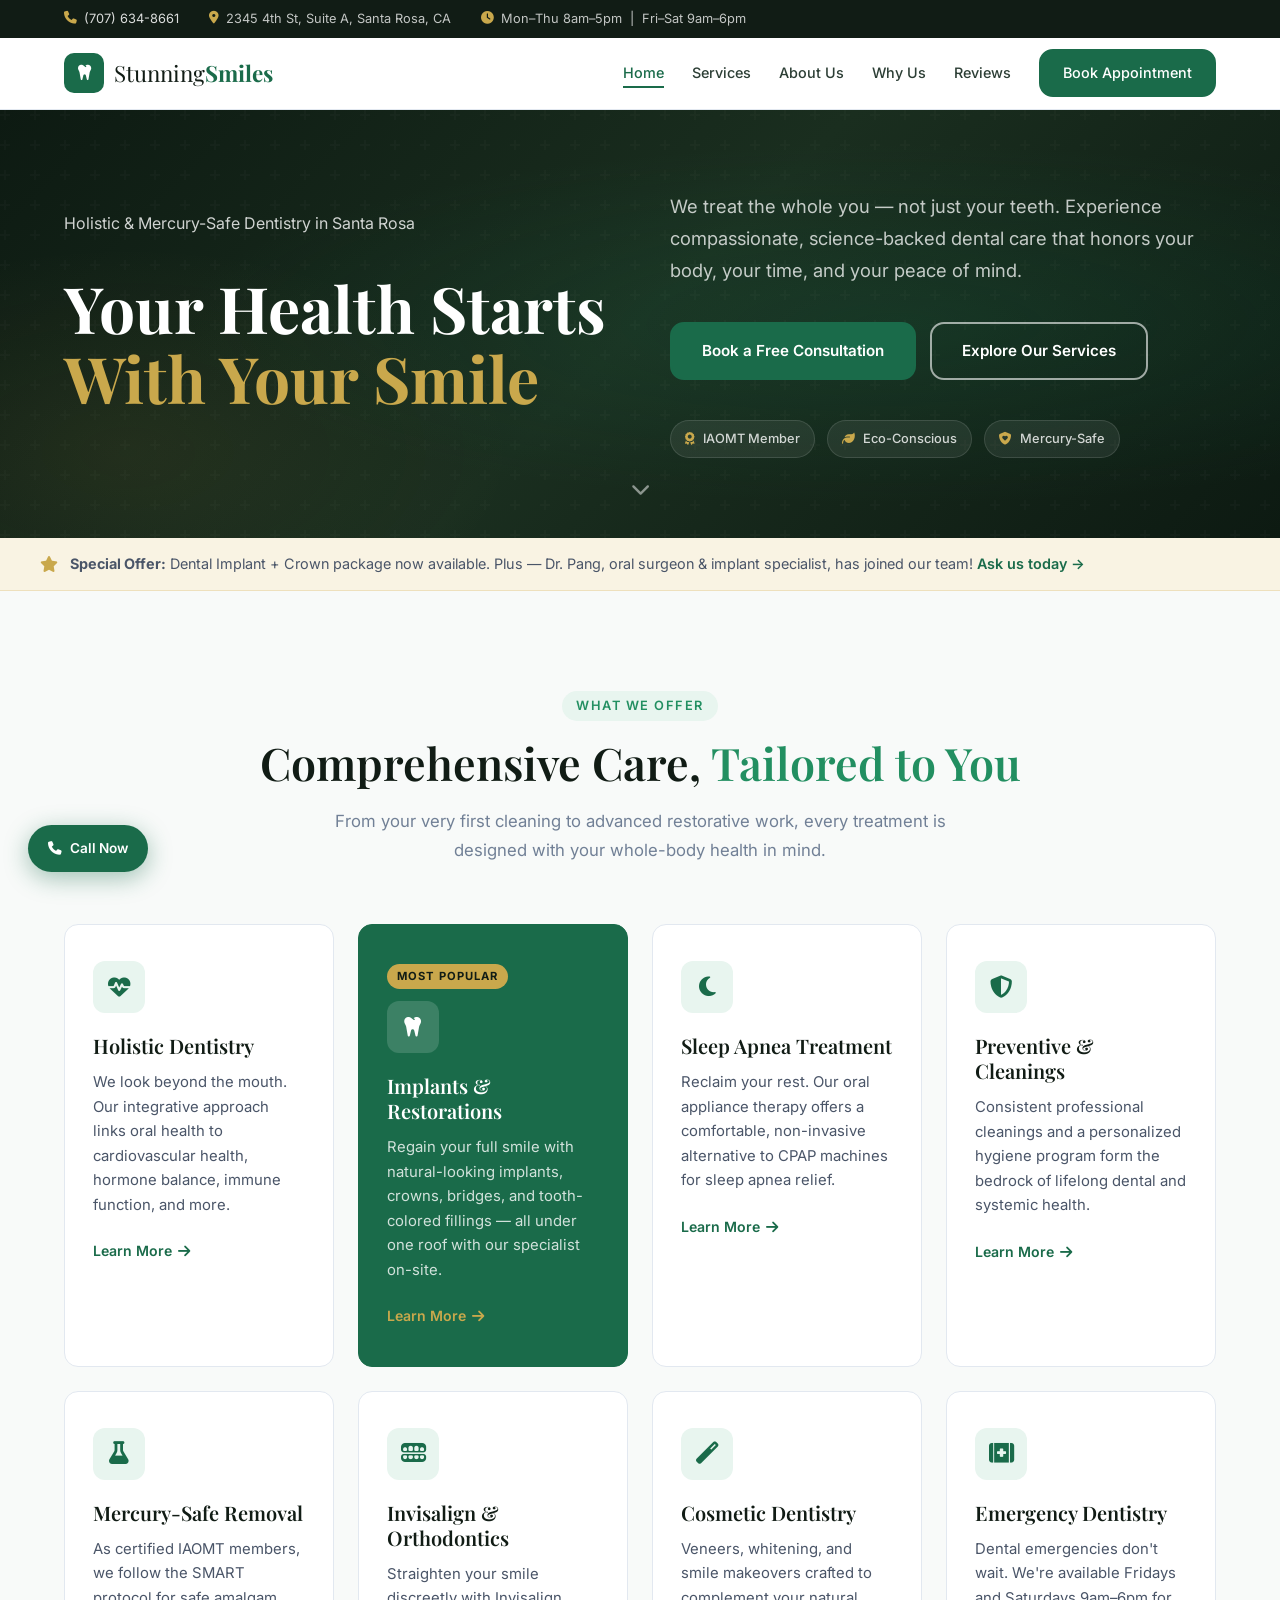
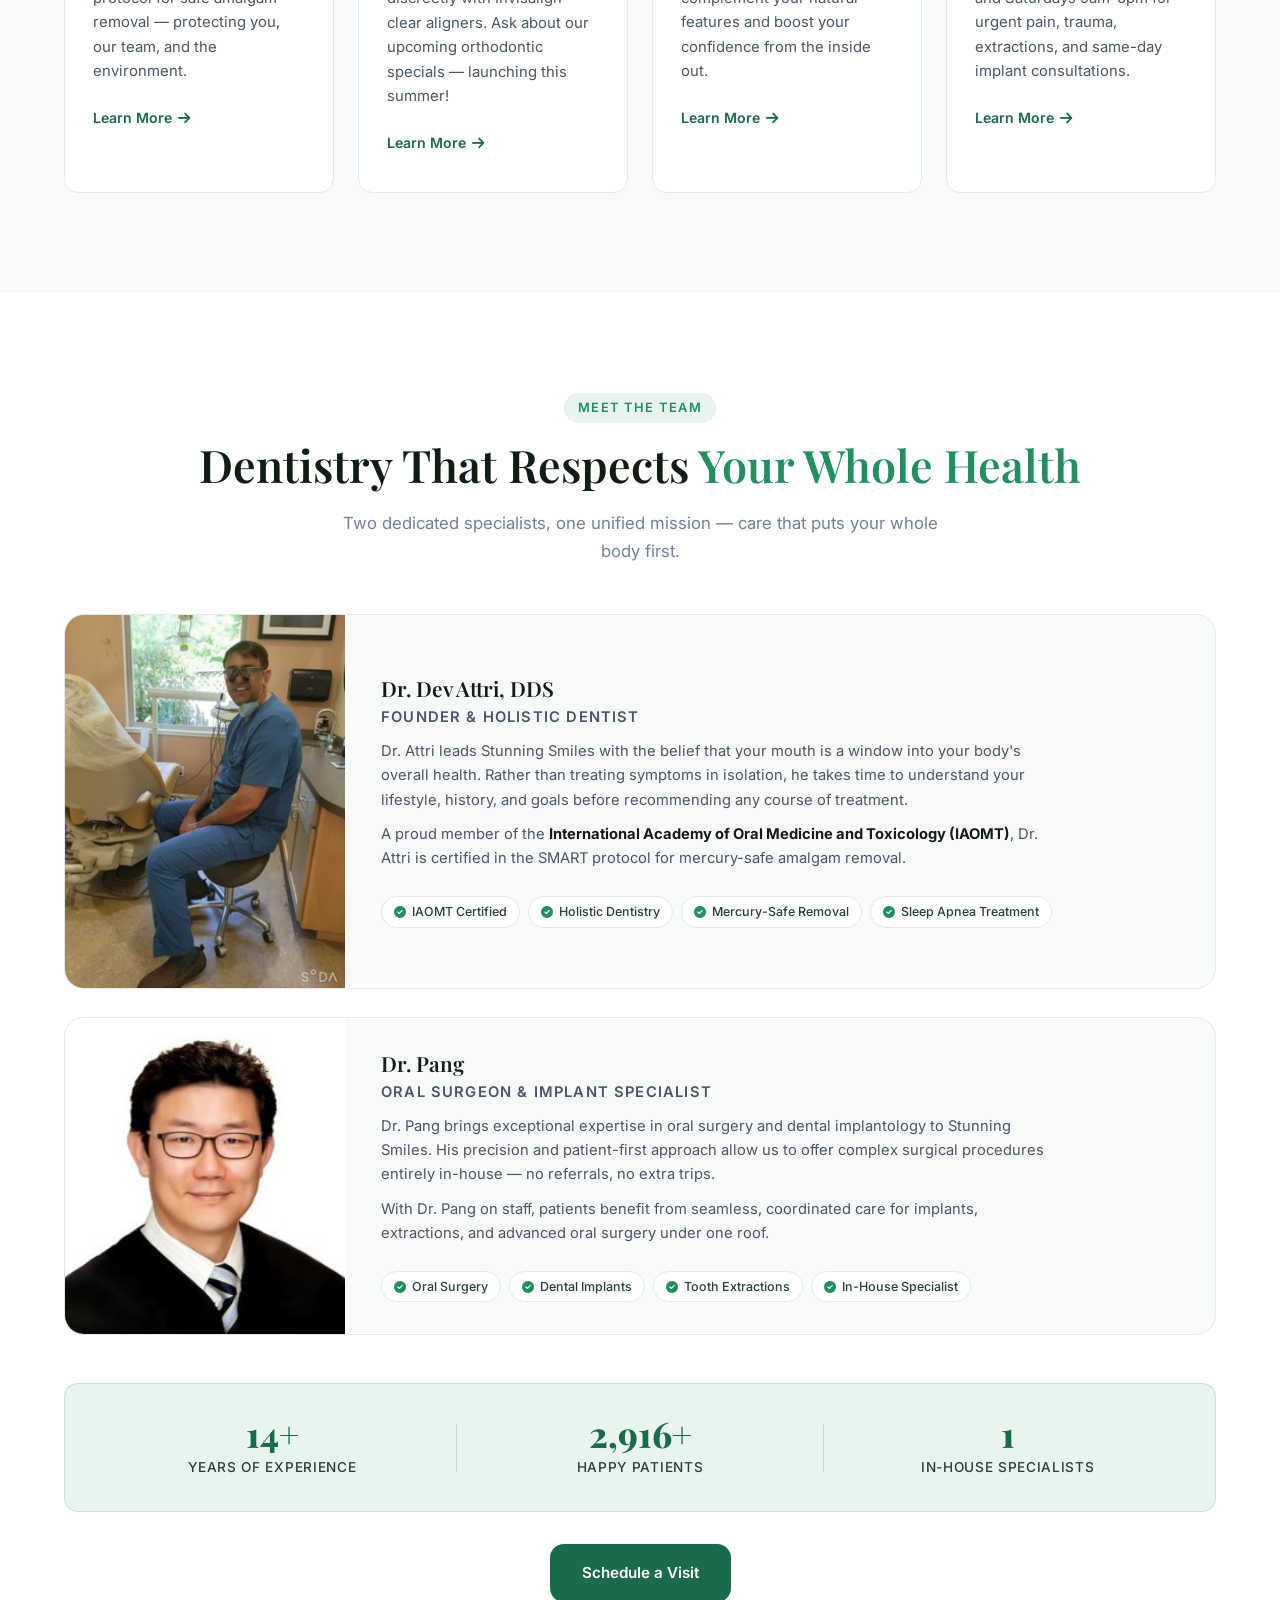
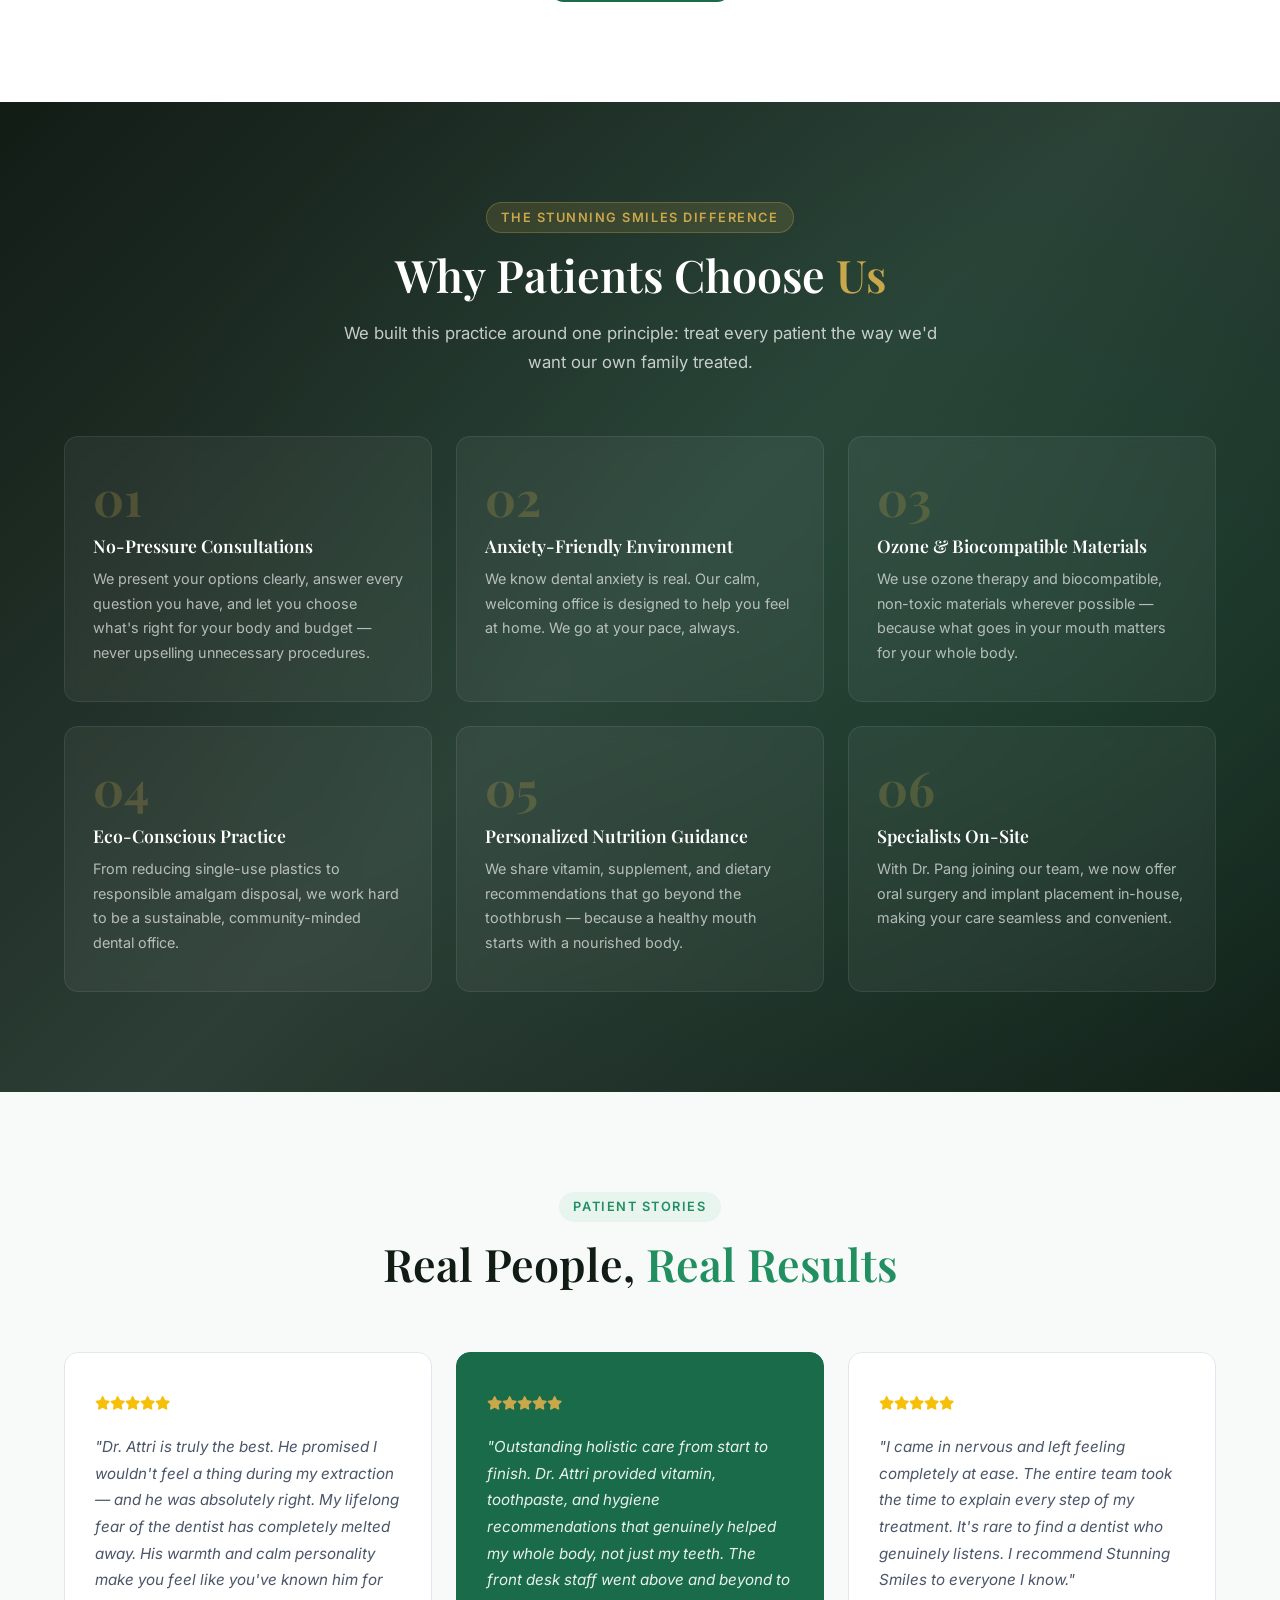
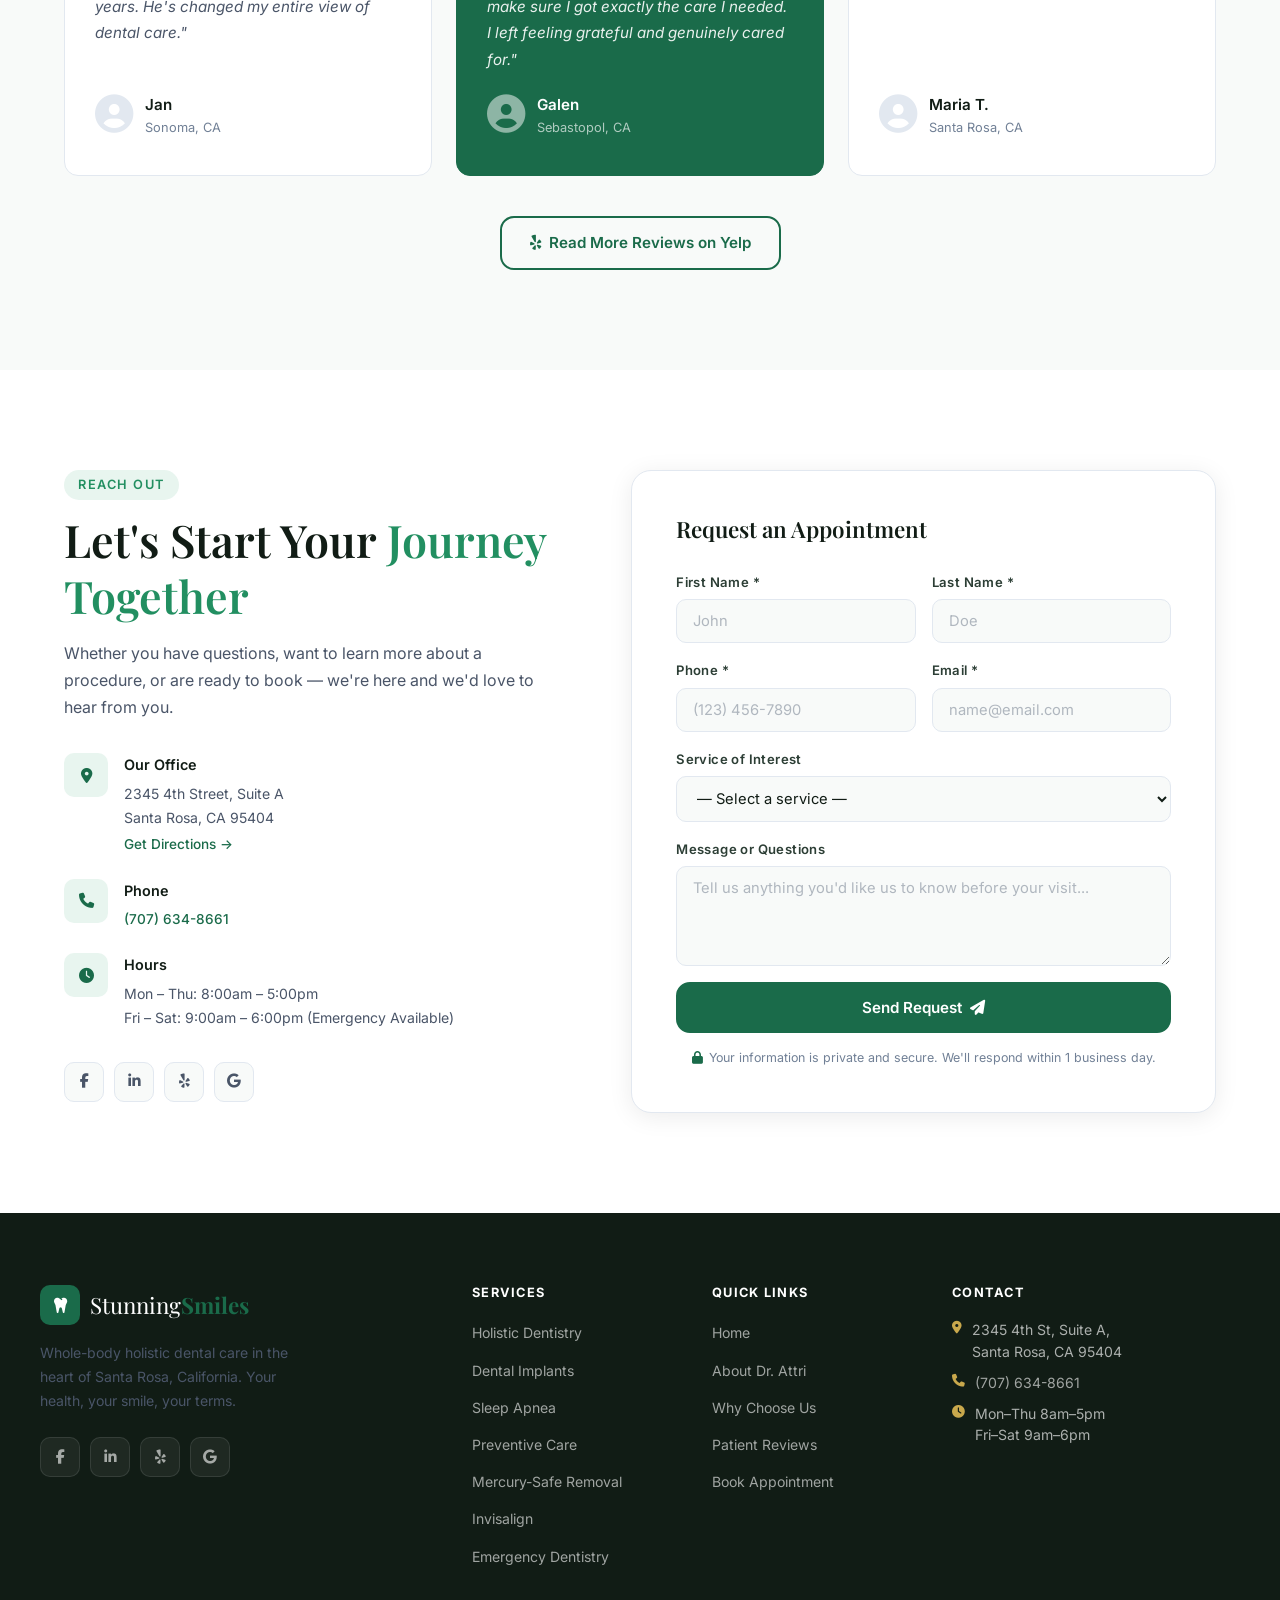
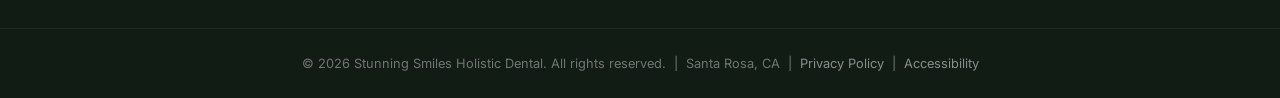
==== commit dbdca7d6: "Update Yelp profile link sitewide to new business listing Co-authored-by: Copilot <223556219+Copilot" ====
--- a/index.html
+++ b/index.html
@@ -72,7 +72,7 @@
     "sameAs": [
       "https://www.facebook.com/people/Stunning-Smiles/100089486299551/",
       "https://www.linkedin.com/in/birdevinder-attri-665ba76a/",
-      "https://www.yelp.com/biz/birdevinder-attri-dds-stunning-smiles-santa-rosa-2",
+      "https://www.yelp.com/biz/stunning-smiles-santa-rosa-4?utm_campaign=www_business_share_popup&utm_medium=copy_link&utm_source=(direct)",
       "https://maps.app.goo.gl/TY1hnqjtjDCdrV4GA"
     ]
   }
@@ -378,7 +378,7 @@
 
       </div>
       <div class="testi-footer">
-        <a href="https://www.yelp.com/biz/birdevinder-attri-dds-stunning-smiles-santa-rosa-2" target="_blank" class="btn-ghost-dark"><i class="fab fa-yelp"></i> Read More Reviews on Yelp</a>
+        <a href="https://www.yelp.com/biz/stunning-smiles-santa-rosa-4?utm_campaign=www_business_share_popup&utm_medium=copy_link&utm_source=(direct)" target="_blank" class="btn-ghost-dark"><i class="fab fa-yelp"></i> Read More Reviews on Yelp</a>
       </div>
     </div>
   </section>
@@ -420,7 +420,7 @@
         <div class="social-links">
           <a href="https://www.facebook.com/people/Stunning-Smiles/100089486299551/" target="_blank" aria-label="Facebook"><i class="fab fa-facebook-f"></i></a>
           <a href="https://www.linkedin.com/in/birdevinder-attri-665ba76a/" target="_blank" aria-label="LinkedIn"><i class="fab fa-linkedin-in"></i></a>
-          <a href="https://www.yelp.com/biz/birdevinder-attri-dds-stunning-smiles-santa-rosa-2" target="_blank" aria-label="Yelp"><i class="fab fa-yelp"></i></a>
+          <a href="https://www.yelp.com/biz/stunning-smiles-santa-rosa-4?utm_campaign=www_business_share_popup&utm_medium=copy_link&utm_source=(direct)" target="_blank" aria-label="Yelp"><i class="fab fa-yelp"></i></a>
           <a href="https://maps.app.goo.gl/TY1hnqjtjDCdrV4GA" target="_blank" aria-label="Google Maps"><i class="fab fa-google"></i></a>
         </div>
       </div>
@@ -495,7 +495,7 @@
         <div class="social-links">
           <a href="https://www.facebook.com/people/Stunning-Smiles/100089486299551/" target="_blank" aria-label="Facebook"><i class="fab fa-facebook-f"></i></a>
           <a href="https://www.linkedin.com/in/birdevinder-attri-665ba76a/" target="_blank" aria-label="LinkedIn"><i class="fab fa-linkedin-in"></i></a>
-          <a href="https://www.yelp.com/biz/birdevinder-attri-dds-stunning-smiles-santa-rosa-2" target="_blank" aria-label="Yelp"><i class="fab fa-yelp"></i></a>
+          <a href="https://www.yelp.com/biz/stunning-smiles-santa-rosa-4?utm_campaign=www_business_share_popup&utm_medium=copy_link&utm_source=(direct)" target="_blank" aria-label="Yelp"><i class="fab fa-yelp"></i></a>
           <a href="https://maps.app.goo.gl/TY1hnqjtjDCdrV4GA" target="_blank" aria-label="Google Maps"><i class="fab fa-google"></i></a>
         </div>
       </div>
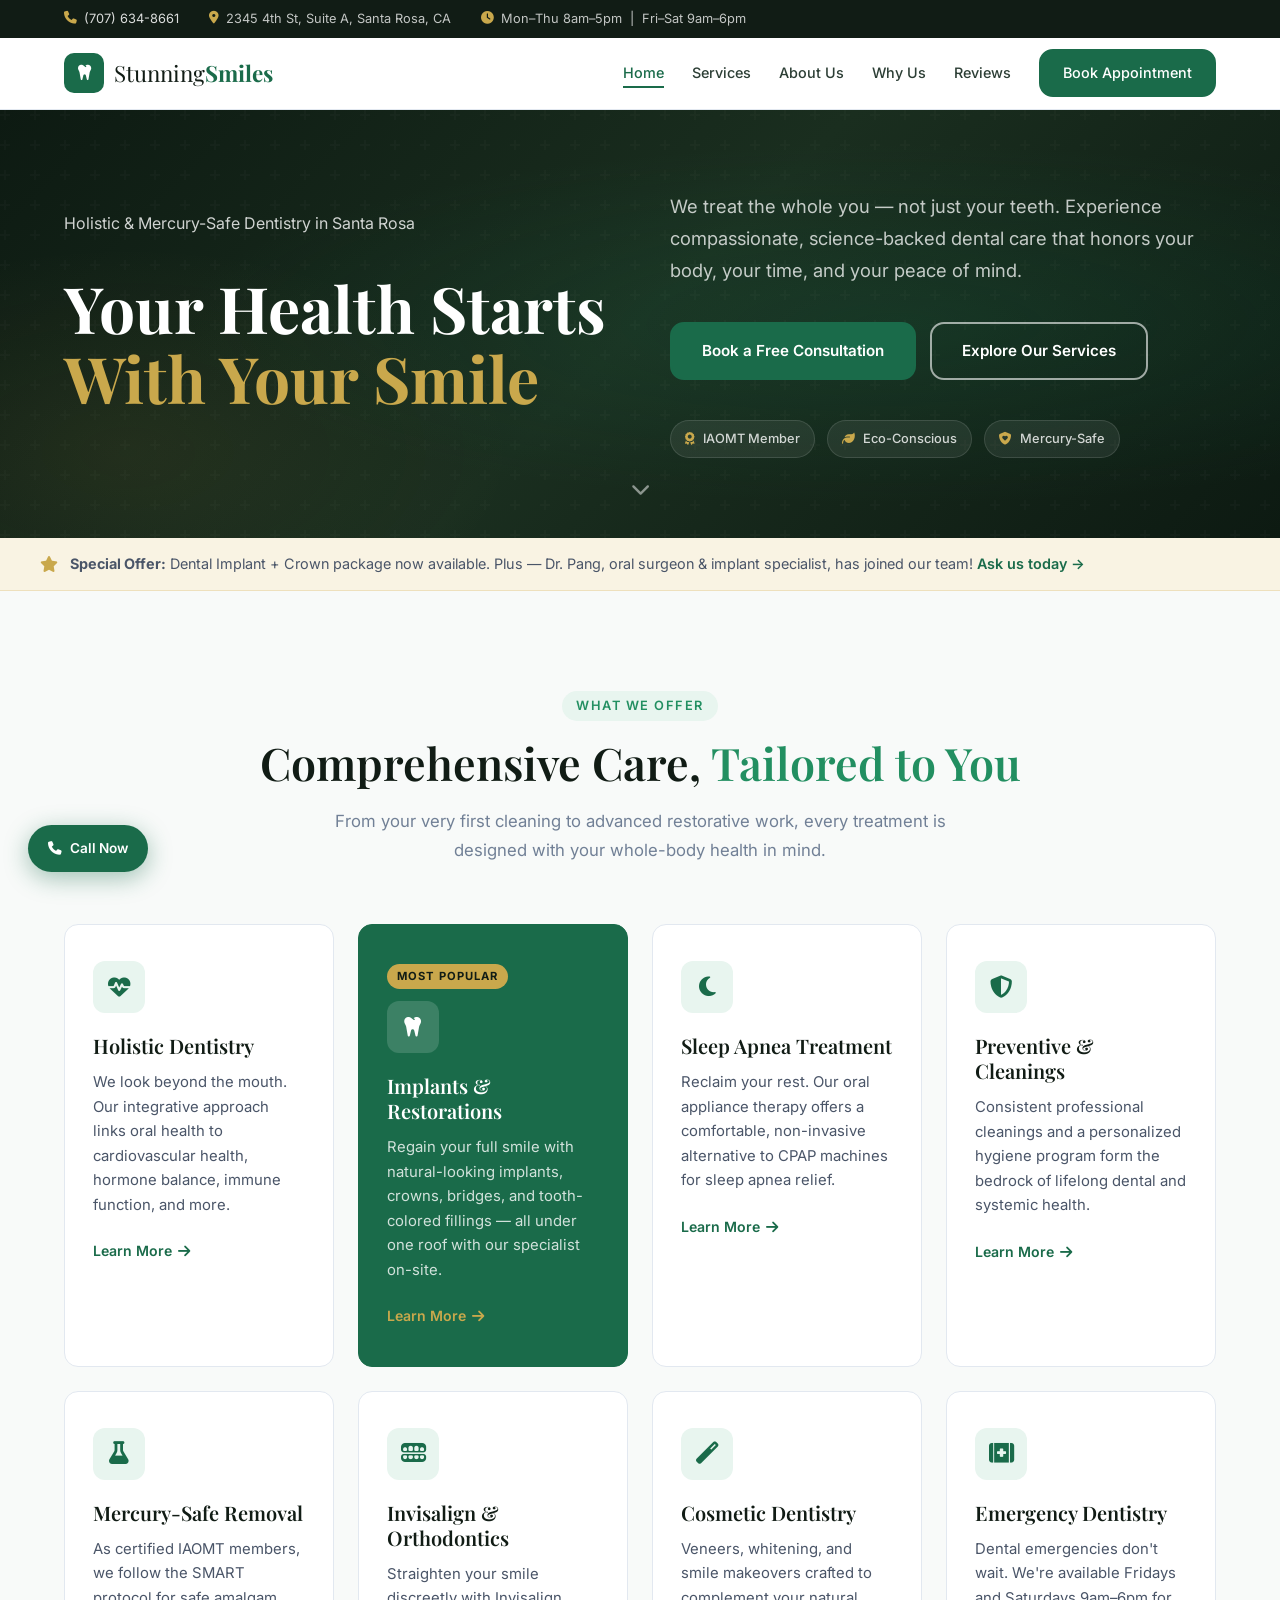
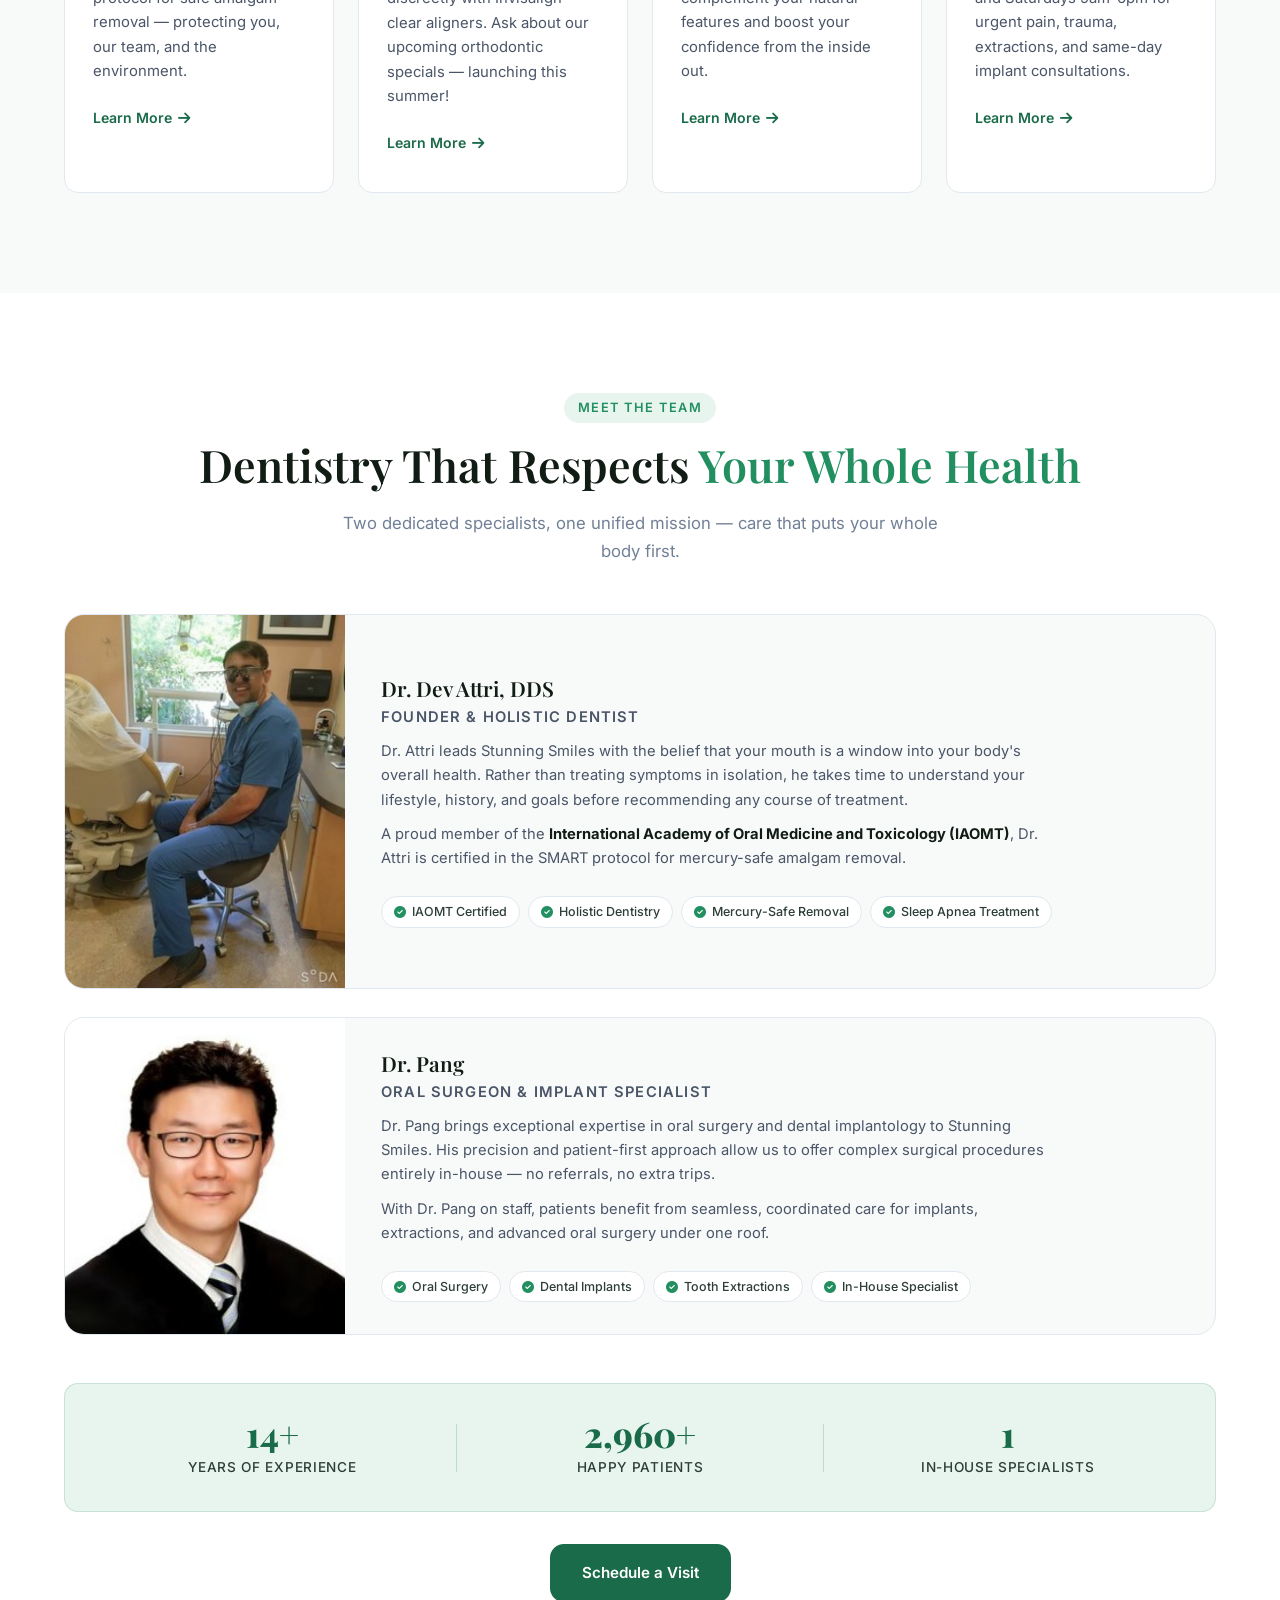
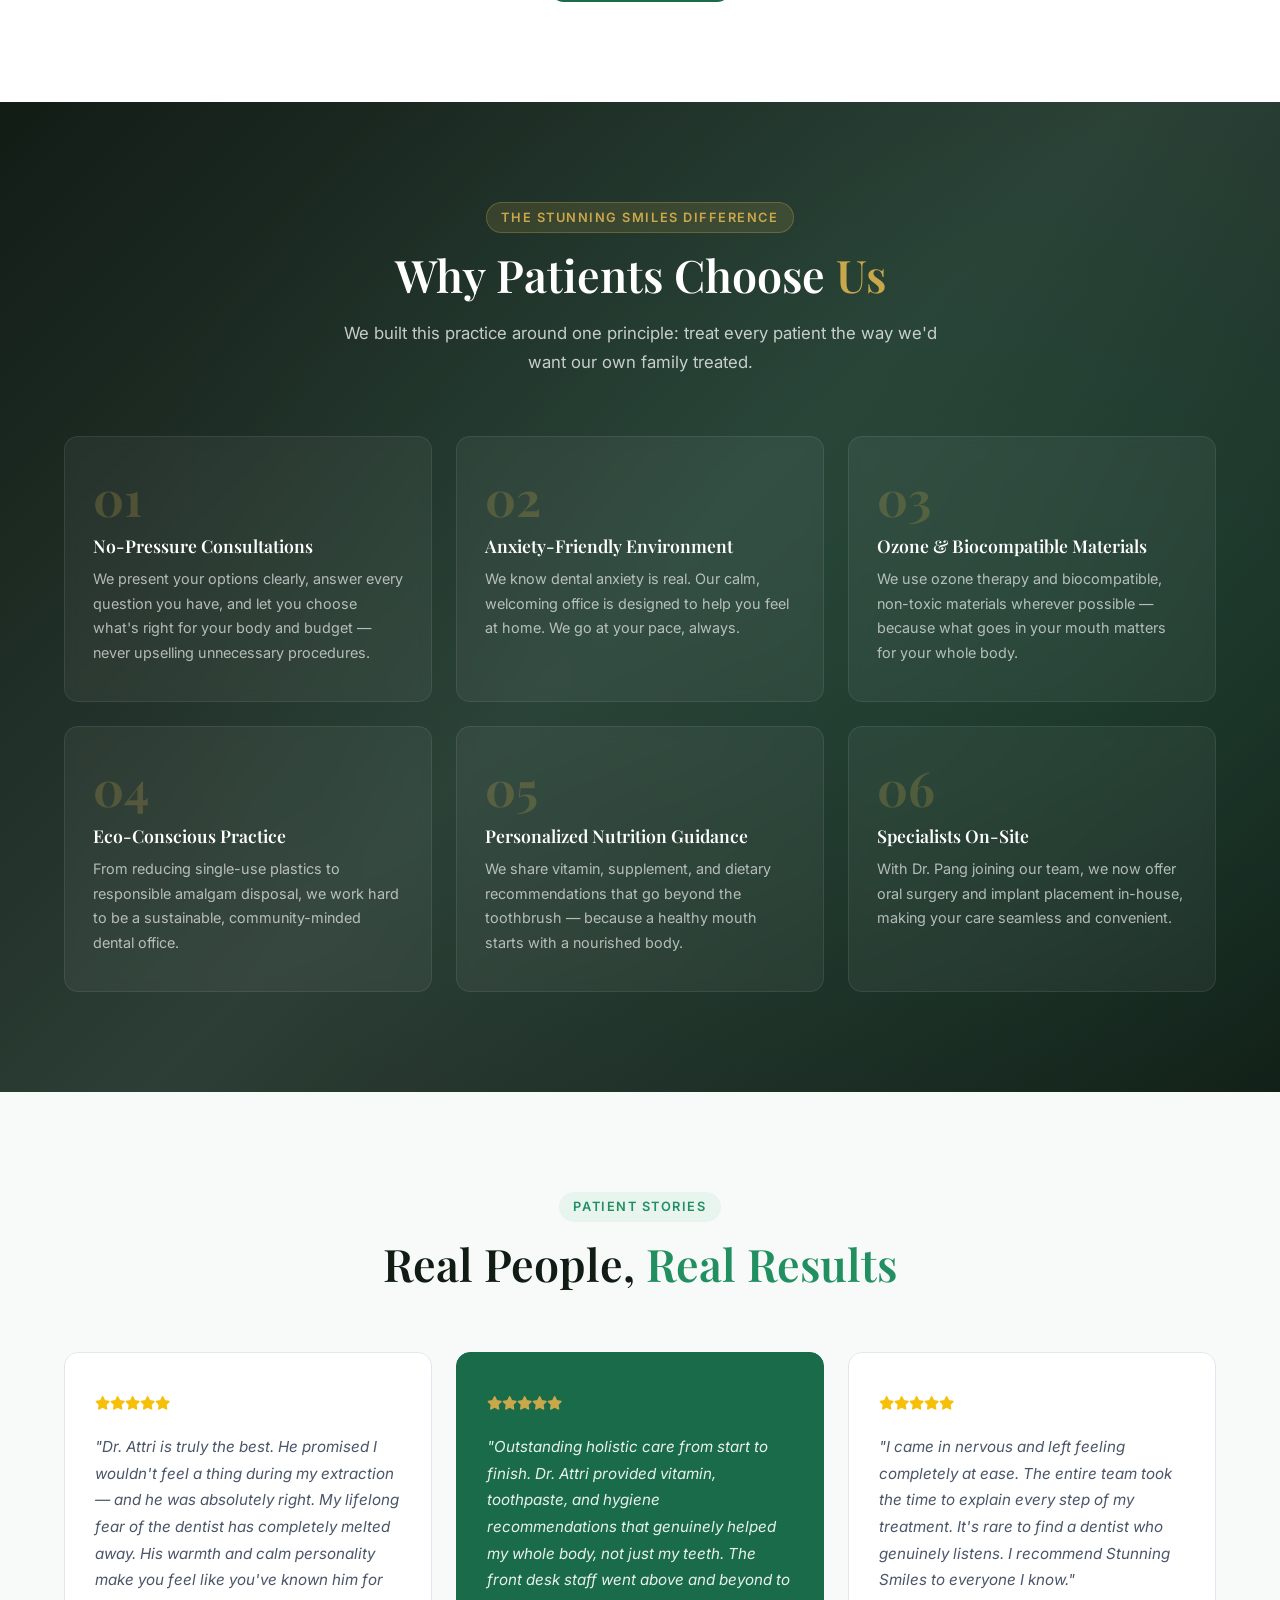
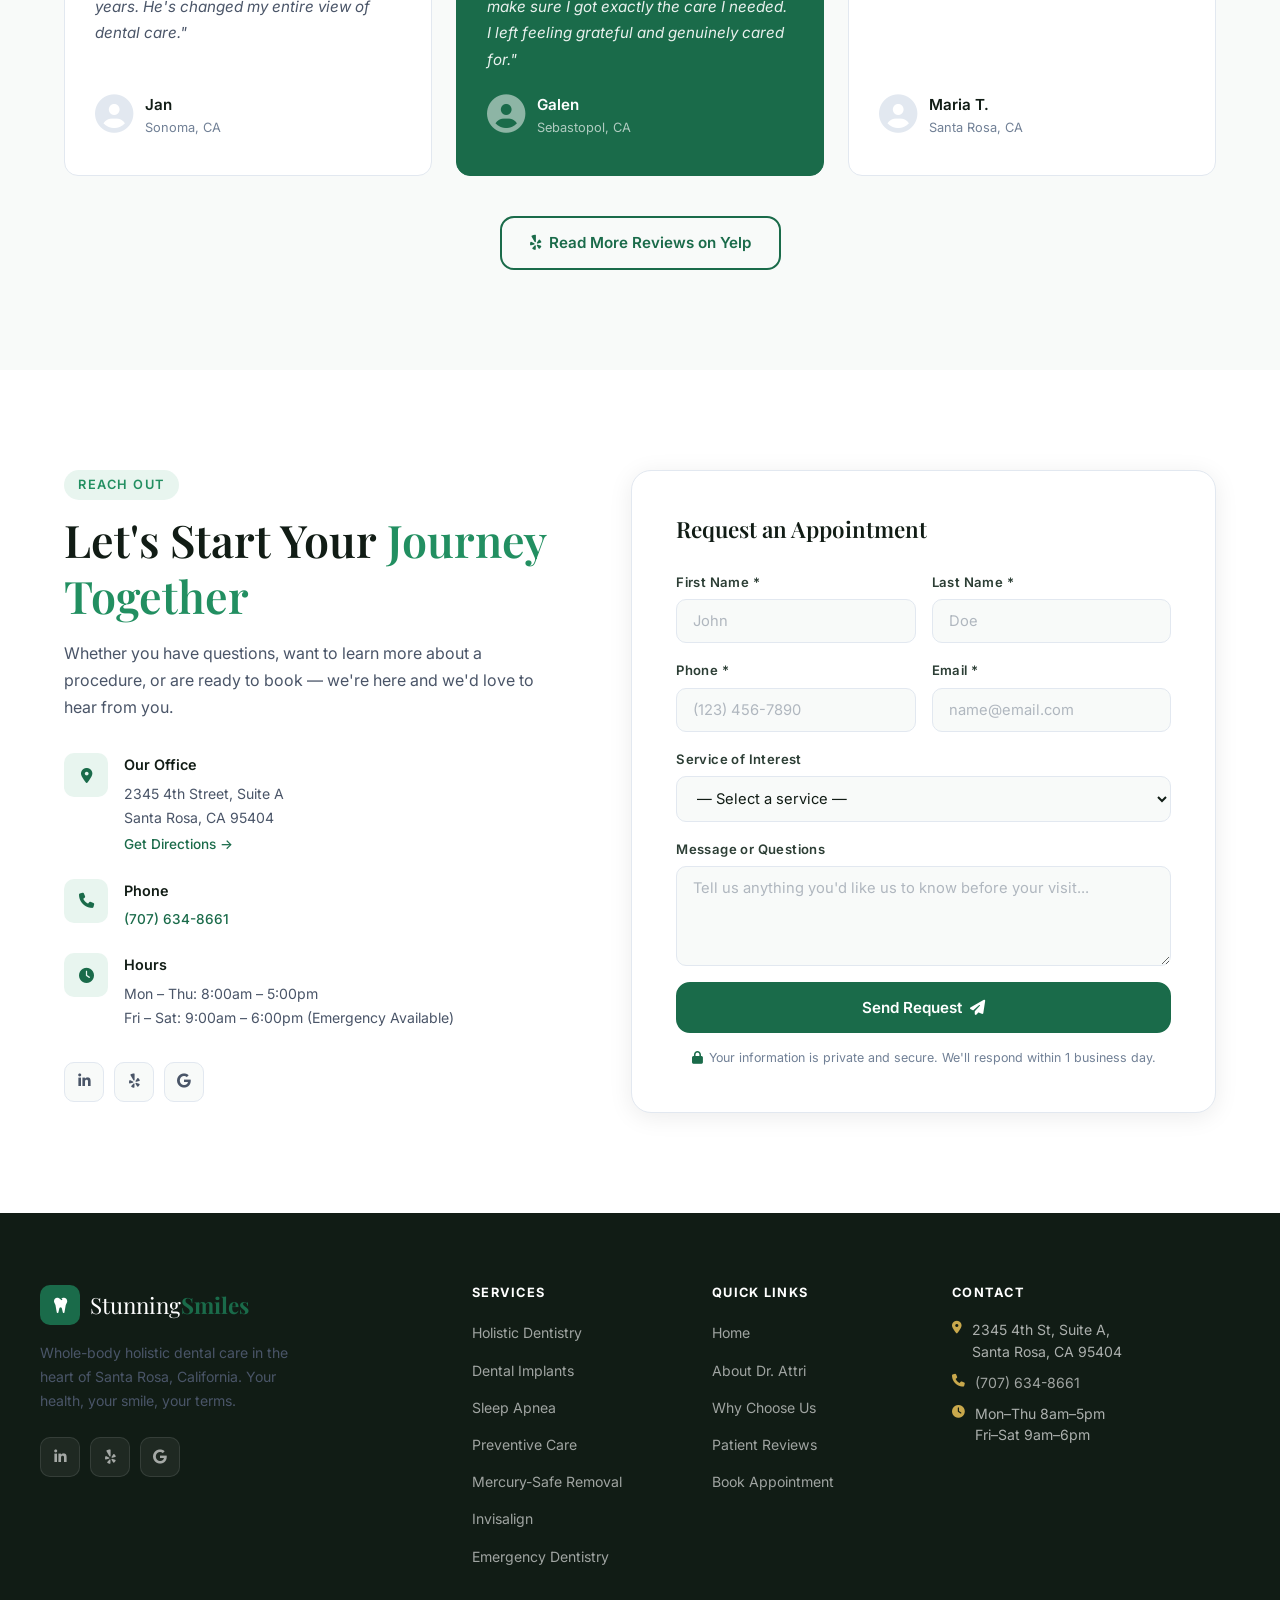
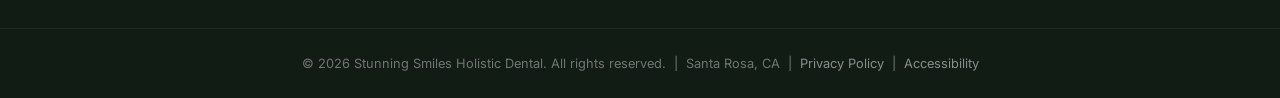
==== commit f29ed92a: "Remove Facebook link sitewide Co-authored-by: Copilot <223556219+Copilot@users.noreply.github.com>" ====
--- a/index.html
+++ b/index.html
@@ -70,7 +70,6 @@
       "medicalSpecialty": "Dentistry"
     },
     "sameAs": [
-      "https://www.facebook.com/people/Stunning-Smiles/100089486299551/",
       "https://www.linkedin.com/in/birdevinder-attri-665ba76a/",
       "https://www.yelp.com/biz/stunning-smiles-santa-rosa-4?utm_campaign=www_business_share_popup&utm_medium=copy_link&utm_source=(direct)",
       "https://maps.app.goo.gl/TY1hnqjtjDCdrV4GA"
@@ -418,7 +417,6 @@
         </div>
 
         <div class="social-links">
-          <a href="https://www.facebook.com/people/Stunning-Smiles/100089486299551/" target="_blank" aria-label="Facebook"><i class="fab fa-facebook-f"></i></a>
           <a href="https://www.linkedin.com/in/birdevinder-attri-665ba76a/" target="_blank" aria-label="LinkedIn"><i class="fab fa-linkedin-in"></i></a>
           <a href="https://www.yelp.com/biz/stunning-smiles-santa-rosa-4?utm_campaign=www_business_share_popup&utm_medium=copy_link&utm_source=(direct)" target="_blank" aria-label="Yelp"><i class="fab fa-yelp"></i></a>
           <a href="https://maps.app.goo.gl/TY1hnqjtjDCdrV4GA" target="_blank" aria-label="Google Maps"><i class="fab fa-google"></i></a>
@@ -493,7 +491,6 @@
         </a>
         <p>Whole-body holistic dental care in the heart of Santa Rosa, California. Your health, your smile, your terms.</p>
         <div class="social-links">
-          <a href="https://www.facebook.com/people/Stunning-Smiles/100089486299551/" target="_blank" aria-label="Facebook"><i class="fab fa-facebook-f"></i></a>
           <a href="https://www.linkedin.com/in/birdevinder-attri-665ba76a/" target="_blank" aria-label="LinkedIn"><i class="fab fa-linkedin-in"></i></a>
           <a href="https://www.yelp.com/biz/stunning-smiles-santa-rosa-4?utm_campaign=www_business_share_popup&utm_medium=copy_link&utm_source=(direct)" target="_blank" aria-label="Yelp"><i class="fab fa-yelp"></i></a>
           <a href="https://maps.app.goo.gl/TY1hnqjtjDCdrV4GA" target="_blank" aria-label="Google Maps"><i class="fab fa-google"></i></a>
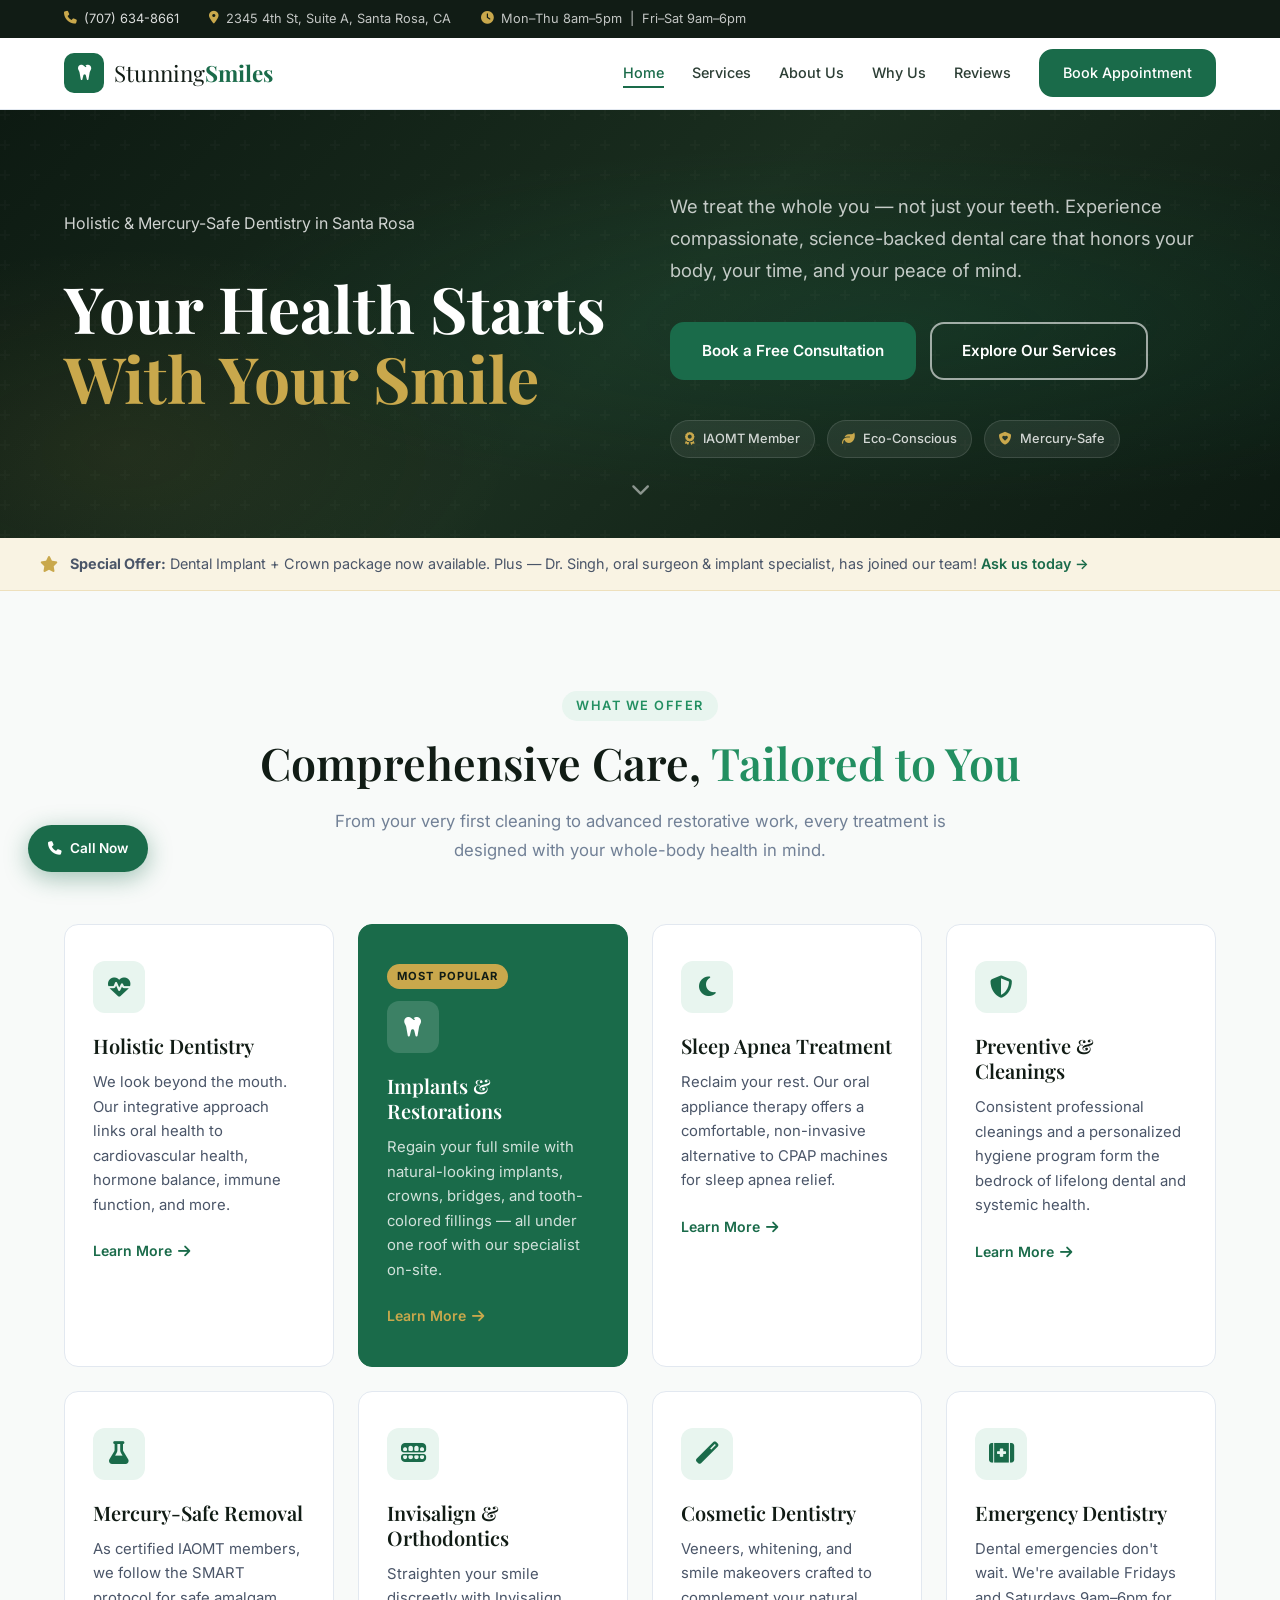
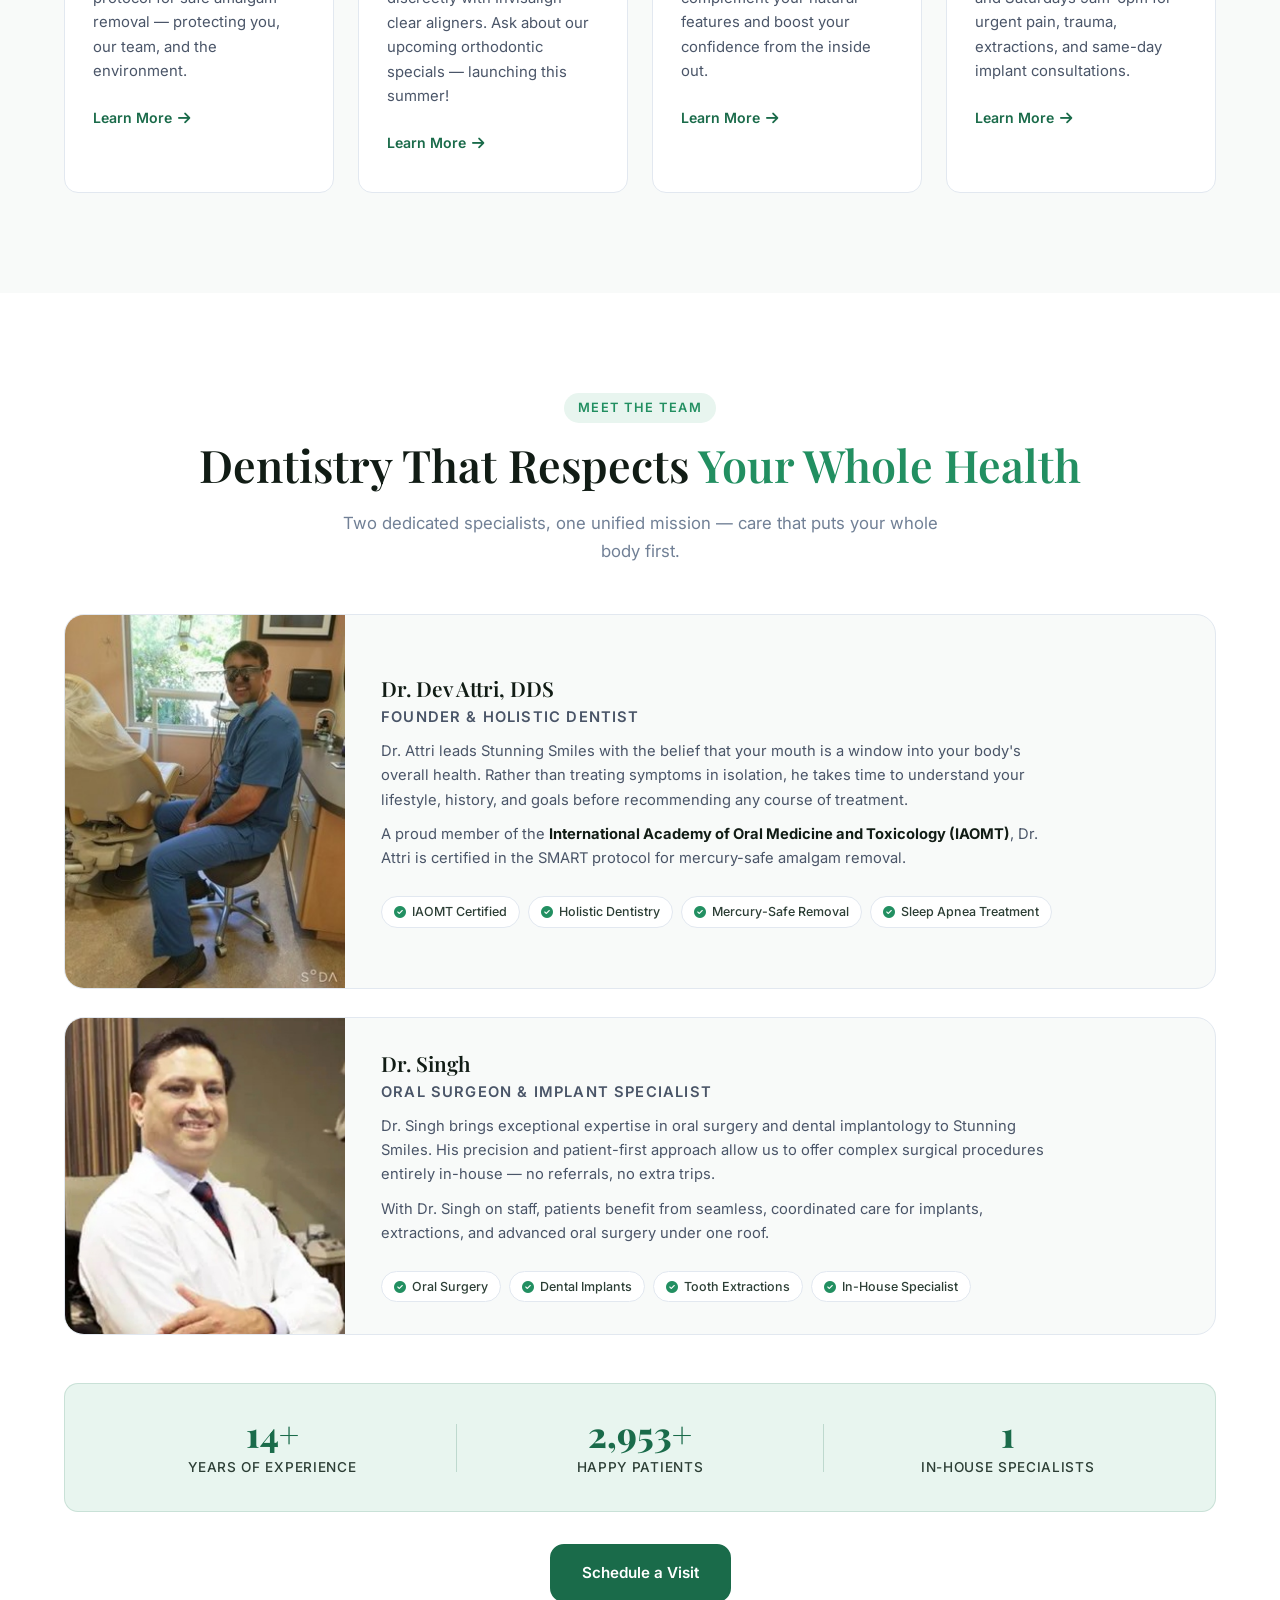
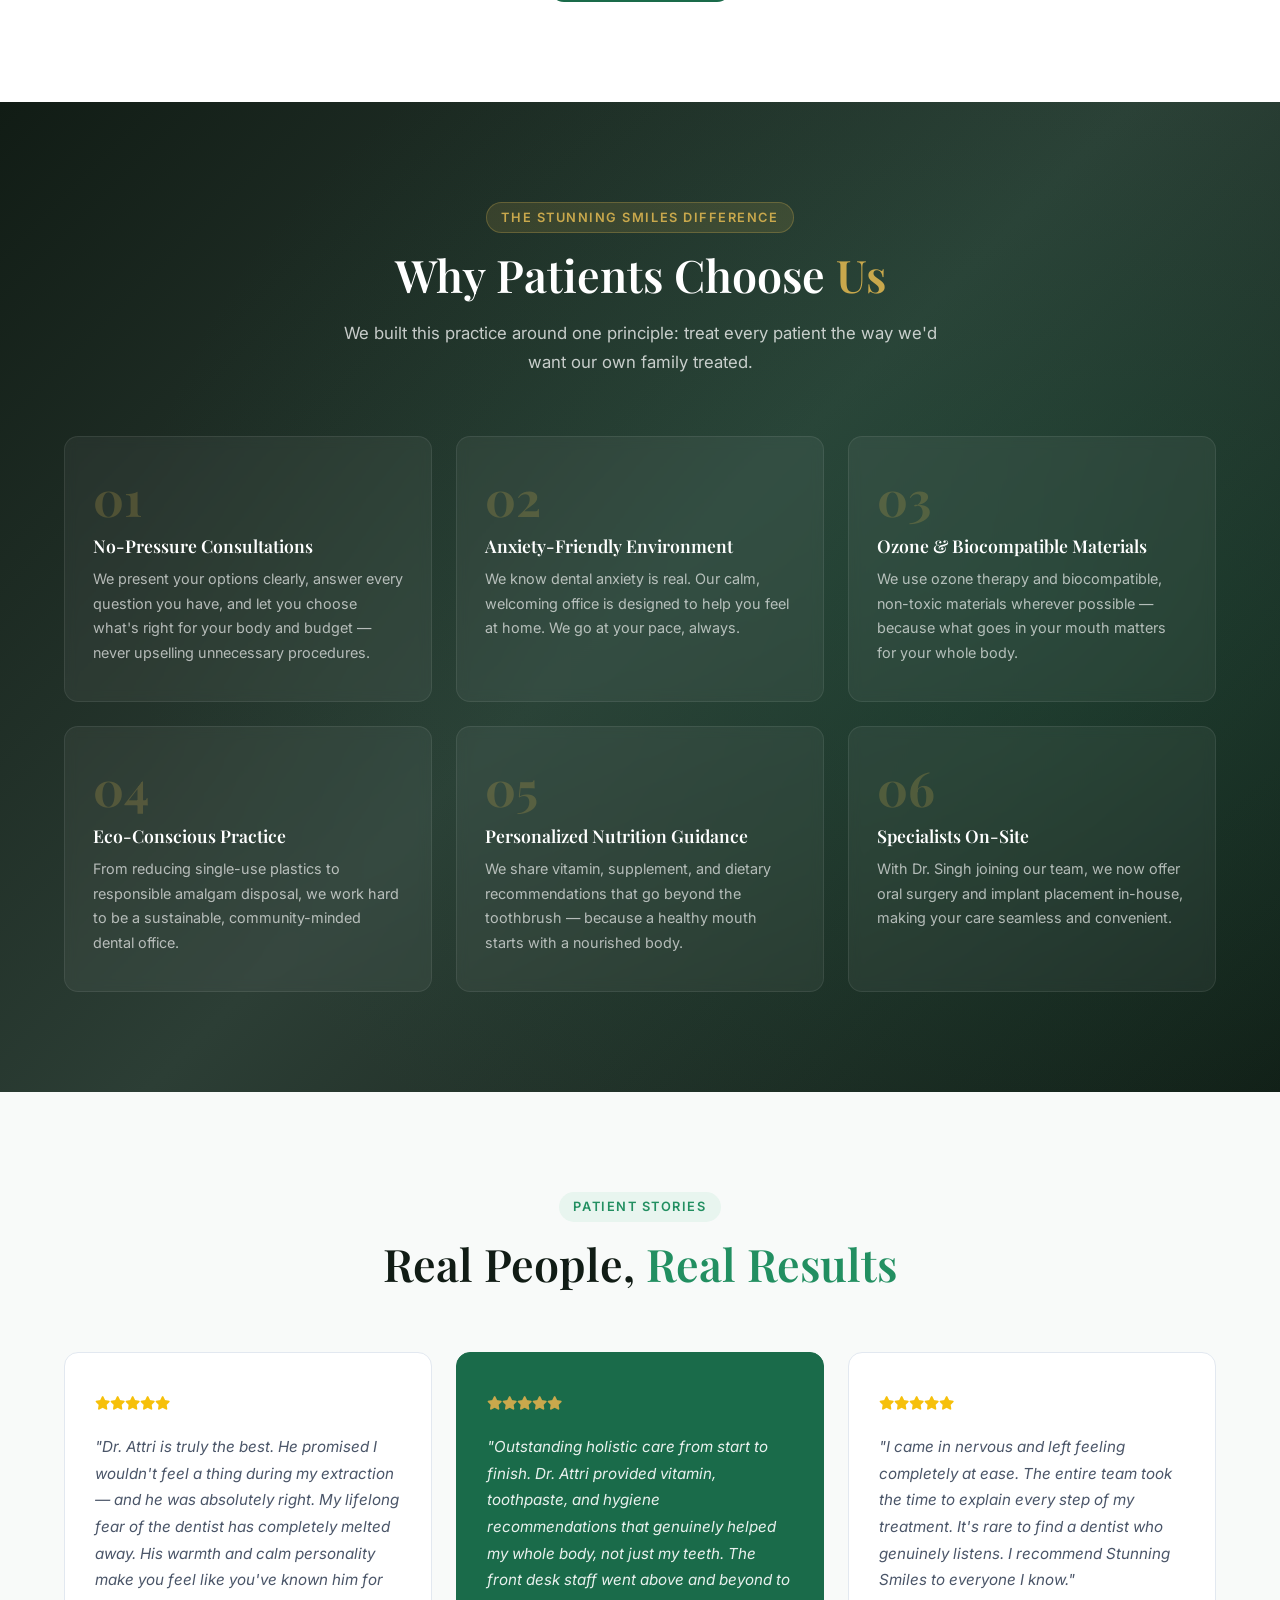
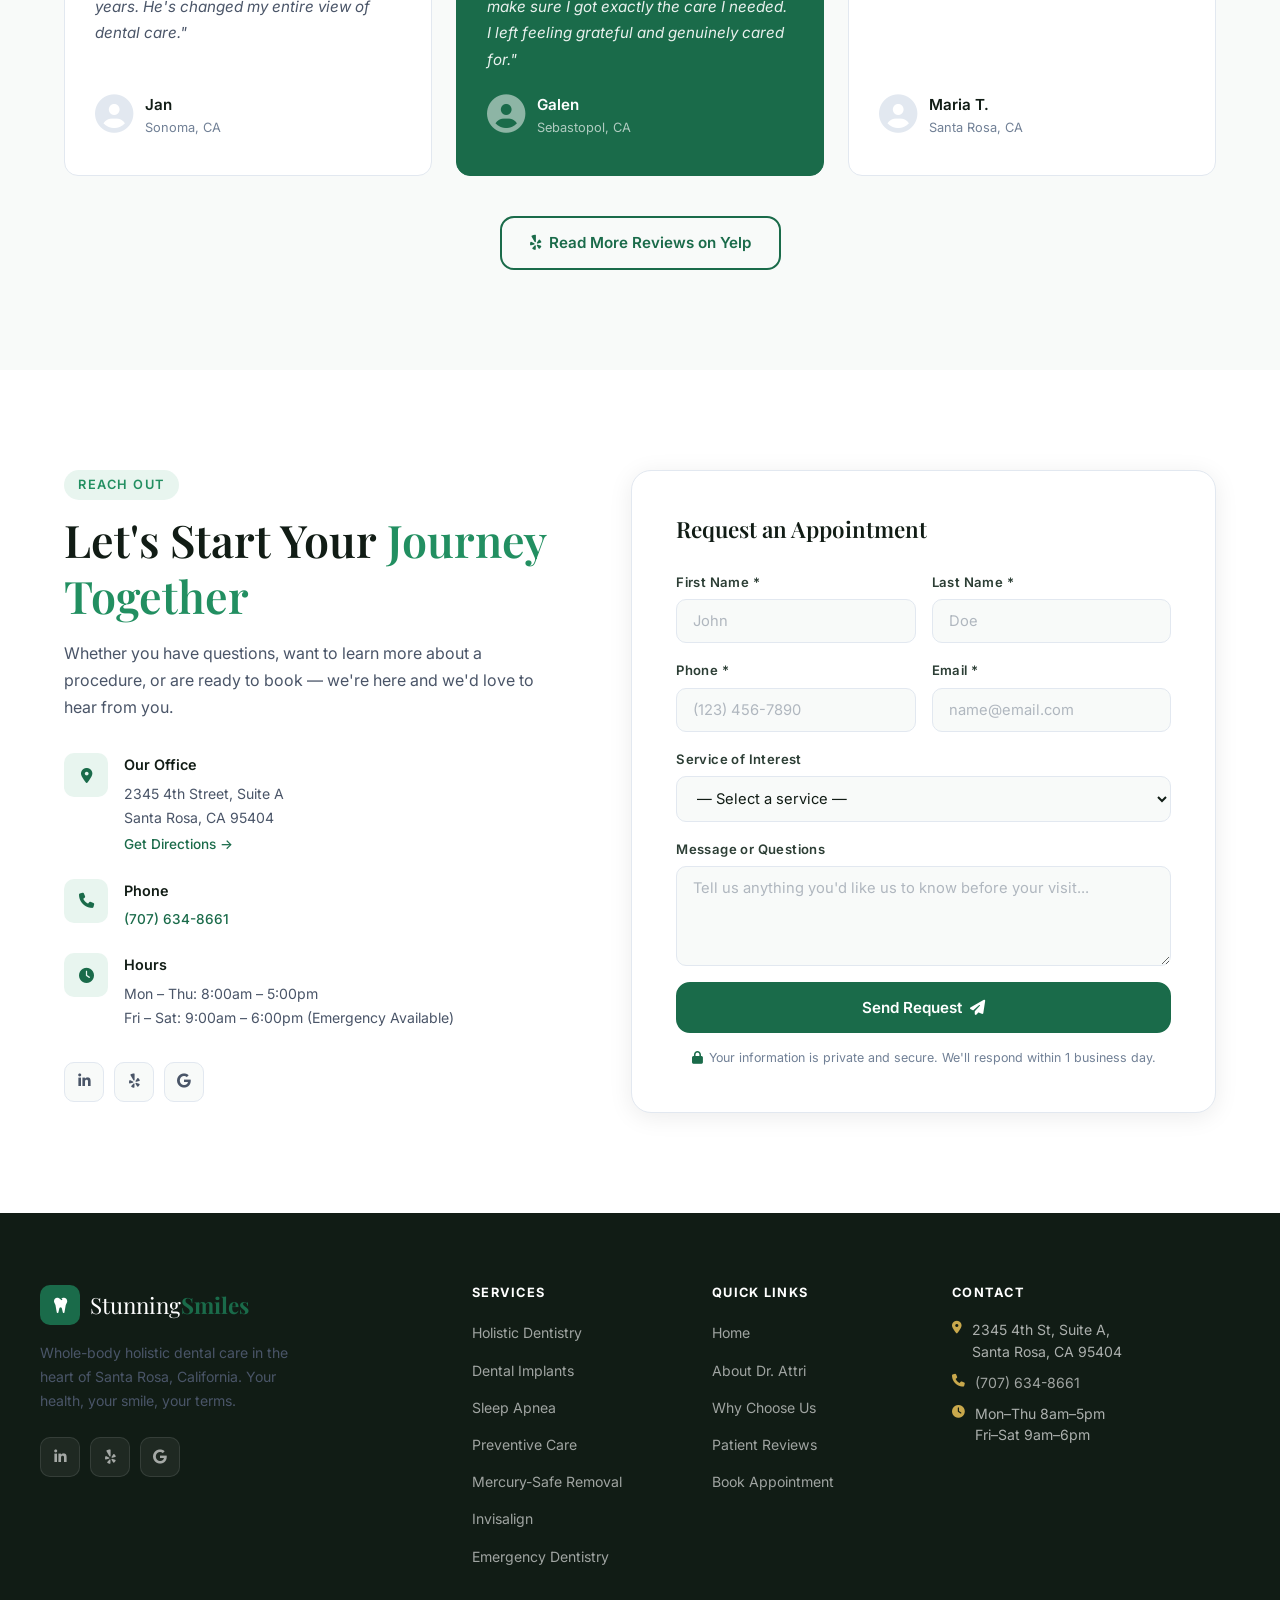
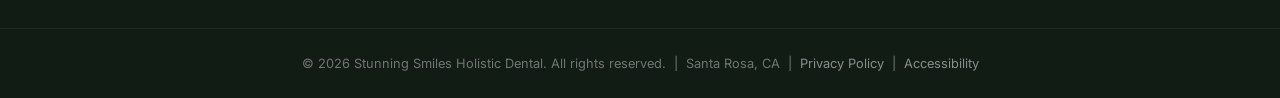
==== commit ae22a0d5: "Replace Dr. Pang with Dr. Singh on team and implants pages Co-authored-by: Copilot <223556219+Copilo" ====
--- a/index.html
+++ b/index.html
@@ -138,7 +138,7 @@
   <div class="announce">
     <div class="announce-inner">
       <i class="fas fa-star"></i>
-      <span><strong>Special Offer:</strong> Dental Implant + Crown package now available. Plus — Dr. Pang, oral surgeon &amp; implant specialist, has joined our team! <a href="#contact">Ask us today &rarr;</a></span>
+      <span><strong>Special Offer:</strong> Dental Implant + Crown package now available. Plus — Dr. Singh, oral surgeon &amp; implant specialist, has joined our team! <a href="#contact">Ask us today &rarr;</a></span>
     </div>
   </div>
 
@@ -243,16 +243,16 @@
           </div>
         </div>
 
-        <!-- Dr. Pang -->
+        <!-- Dr. Singh -->
         <div class="doctor-card fade-in-right">
           <div class="doctor-photo-wrap">
-            <img src="images/drpang.jpg" alt="Dr. Pang — Oral Surgeon &amp; Implant Specialist" />
+            <img src="images/drsingh.jpg" alt="Dr. Singh — Oral Surgeon &amp; Implant Specialist" />
           </div>
           <div class="doctor-info">
-            <h3>Dr. Pang</h3>
+            <h3>Dr. Singh</h3>
             <p class="doctor-title">Oral Surgeon &amp; Implant Specialist</p>
-            <p>Dr. Pang brings exceptional expertise in oral surgery and dental implantology to Stunning Smiles. His precision and patient-first approach allow us to offer complex surgical procedures entirely in-house — no referrals, no extra trips.</p>
-            <p>With Dr. Pang on staff, patients benefit from seamless, coordinated care for implants, extractions, and advanced oral surgery under one roof.</p>
+            <p>Dr. Singh brings exceptional expertise in oral surgery and dental implantology to Stunning Smiles. His precision and patient-first approach allow us to offer complex surgical procedures entirely in-house — no referrals, no extra trips.</p>
+            <p>With Dr. Singh on staff, patients benefit from seamless, coordinated care for implants, extractions, and advanced oral surgery under one roof.</p>
             <div class="doctor-tags">
               <span><i class="fas fa-check-circle"></i> Oral Surgery</span>
               <span><i class="fas fa-check-circle"></i> Dental Implants</span>
@@ -324,7 +324,7 @@
         <div class="why-card">
           <div class="why-num">06</div>
           <h3>Specialists On-Site</h3>
-          <p>With Dr. Pang joining our team, we now offer oral surgery and implant placement in-house, making your care seamless and convenient.</p>
+          <p>With Dr. Singh joining our team, we now offer oral surgery and implant placement in-house, making your care seamless and convenient.</p>
         </div>
       </div>
     </div>
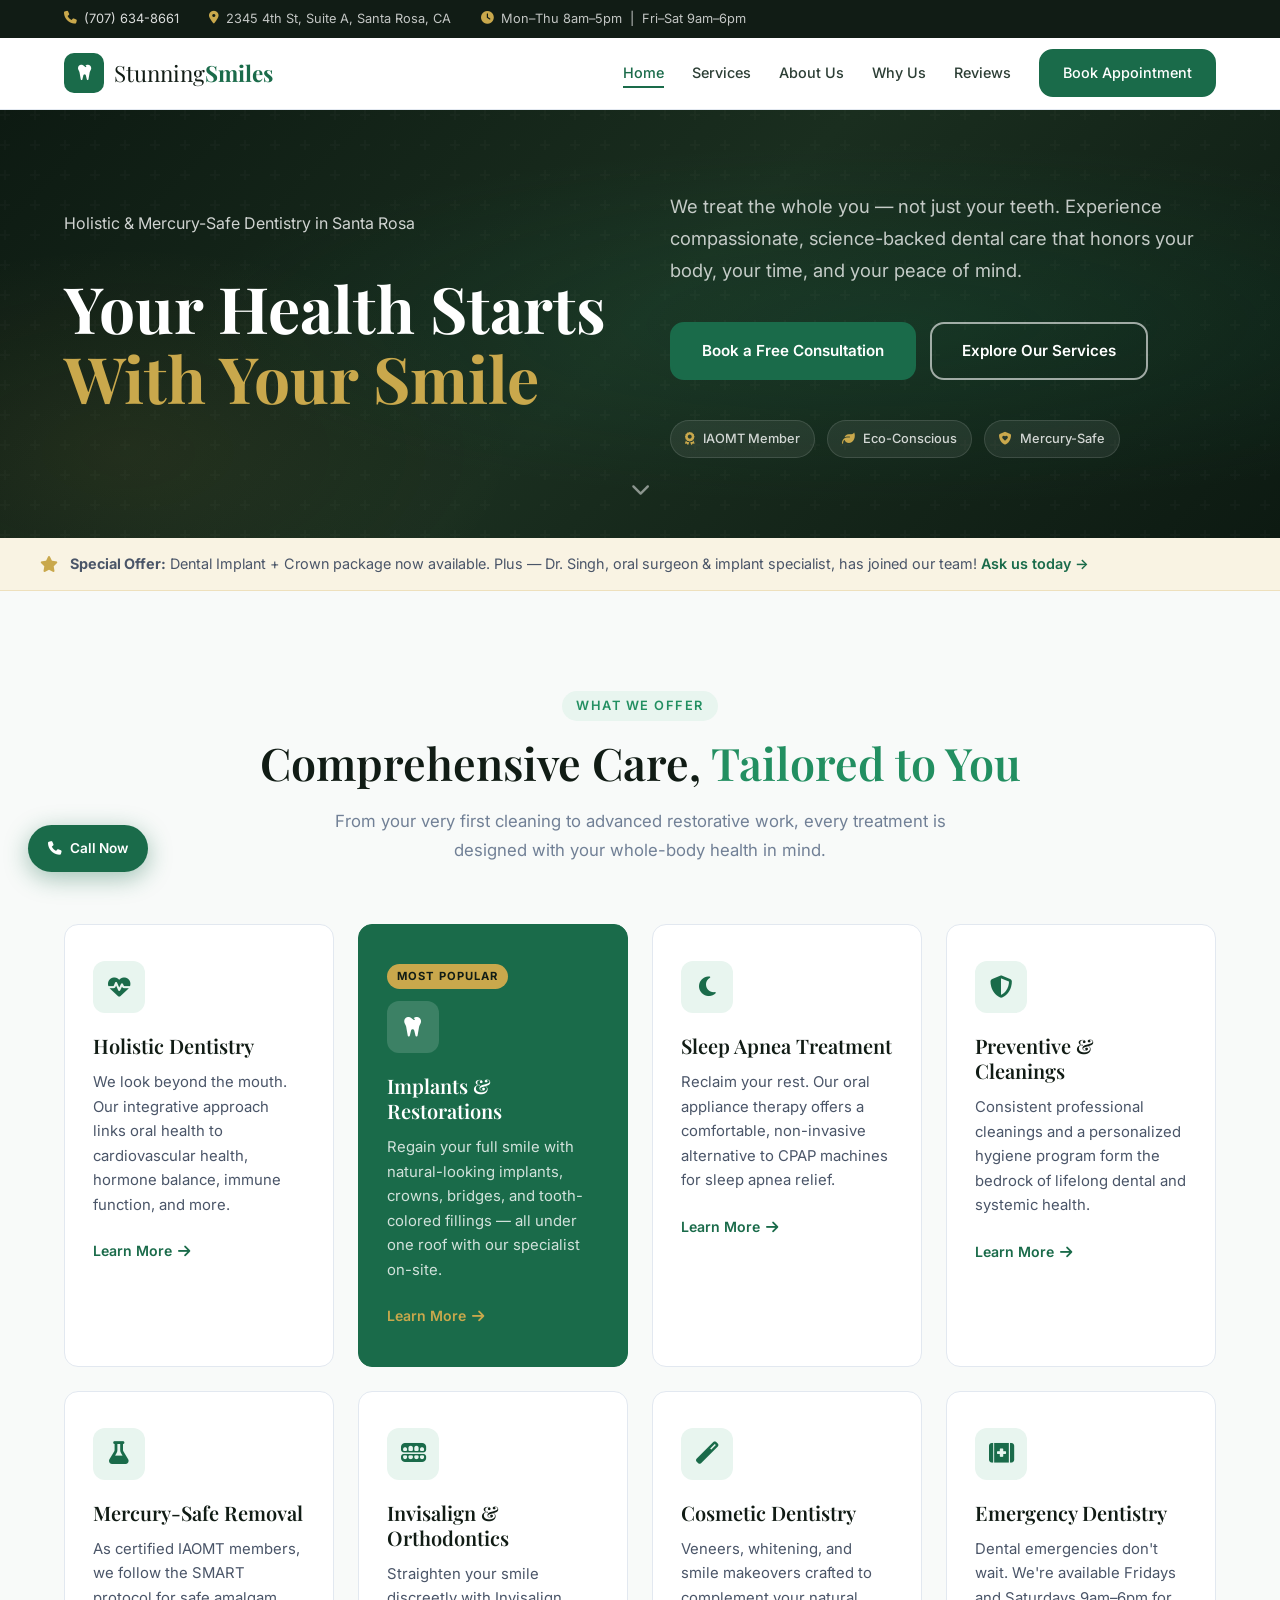
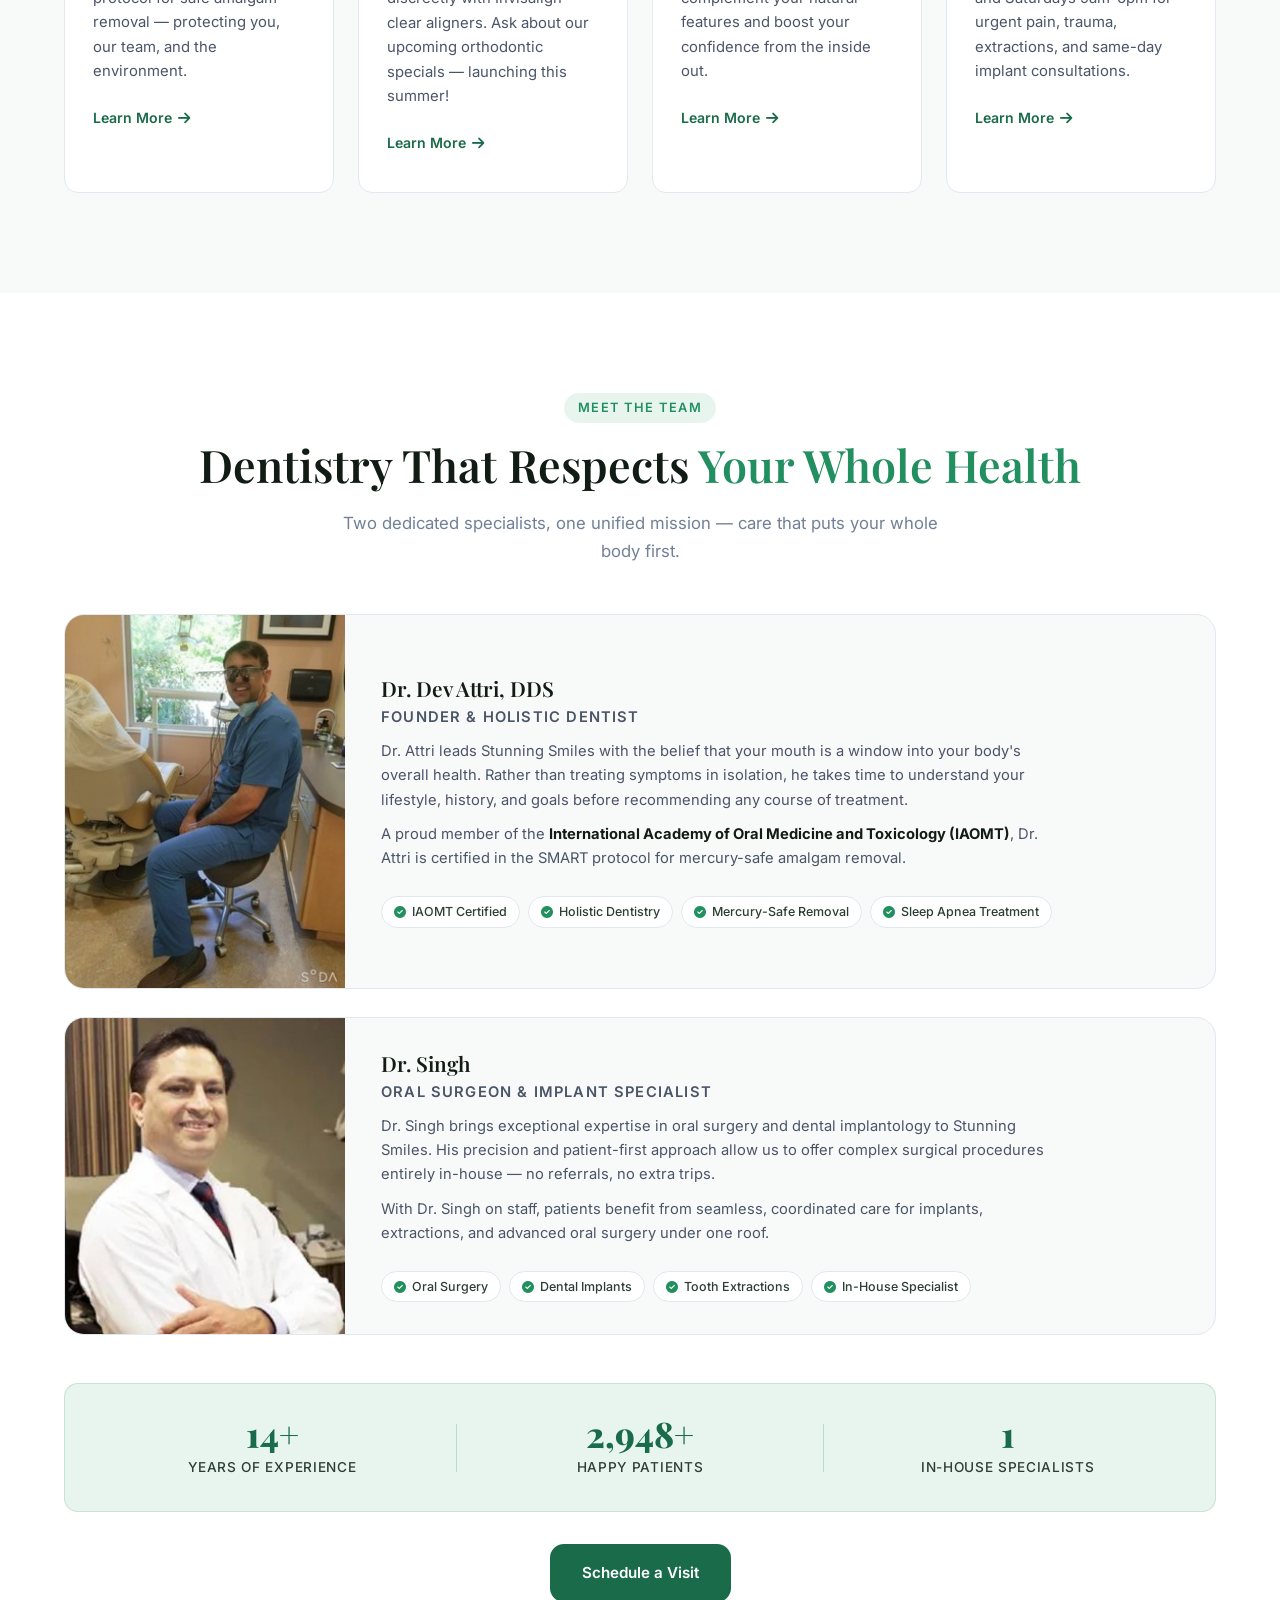
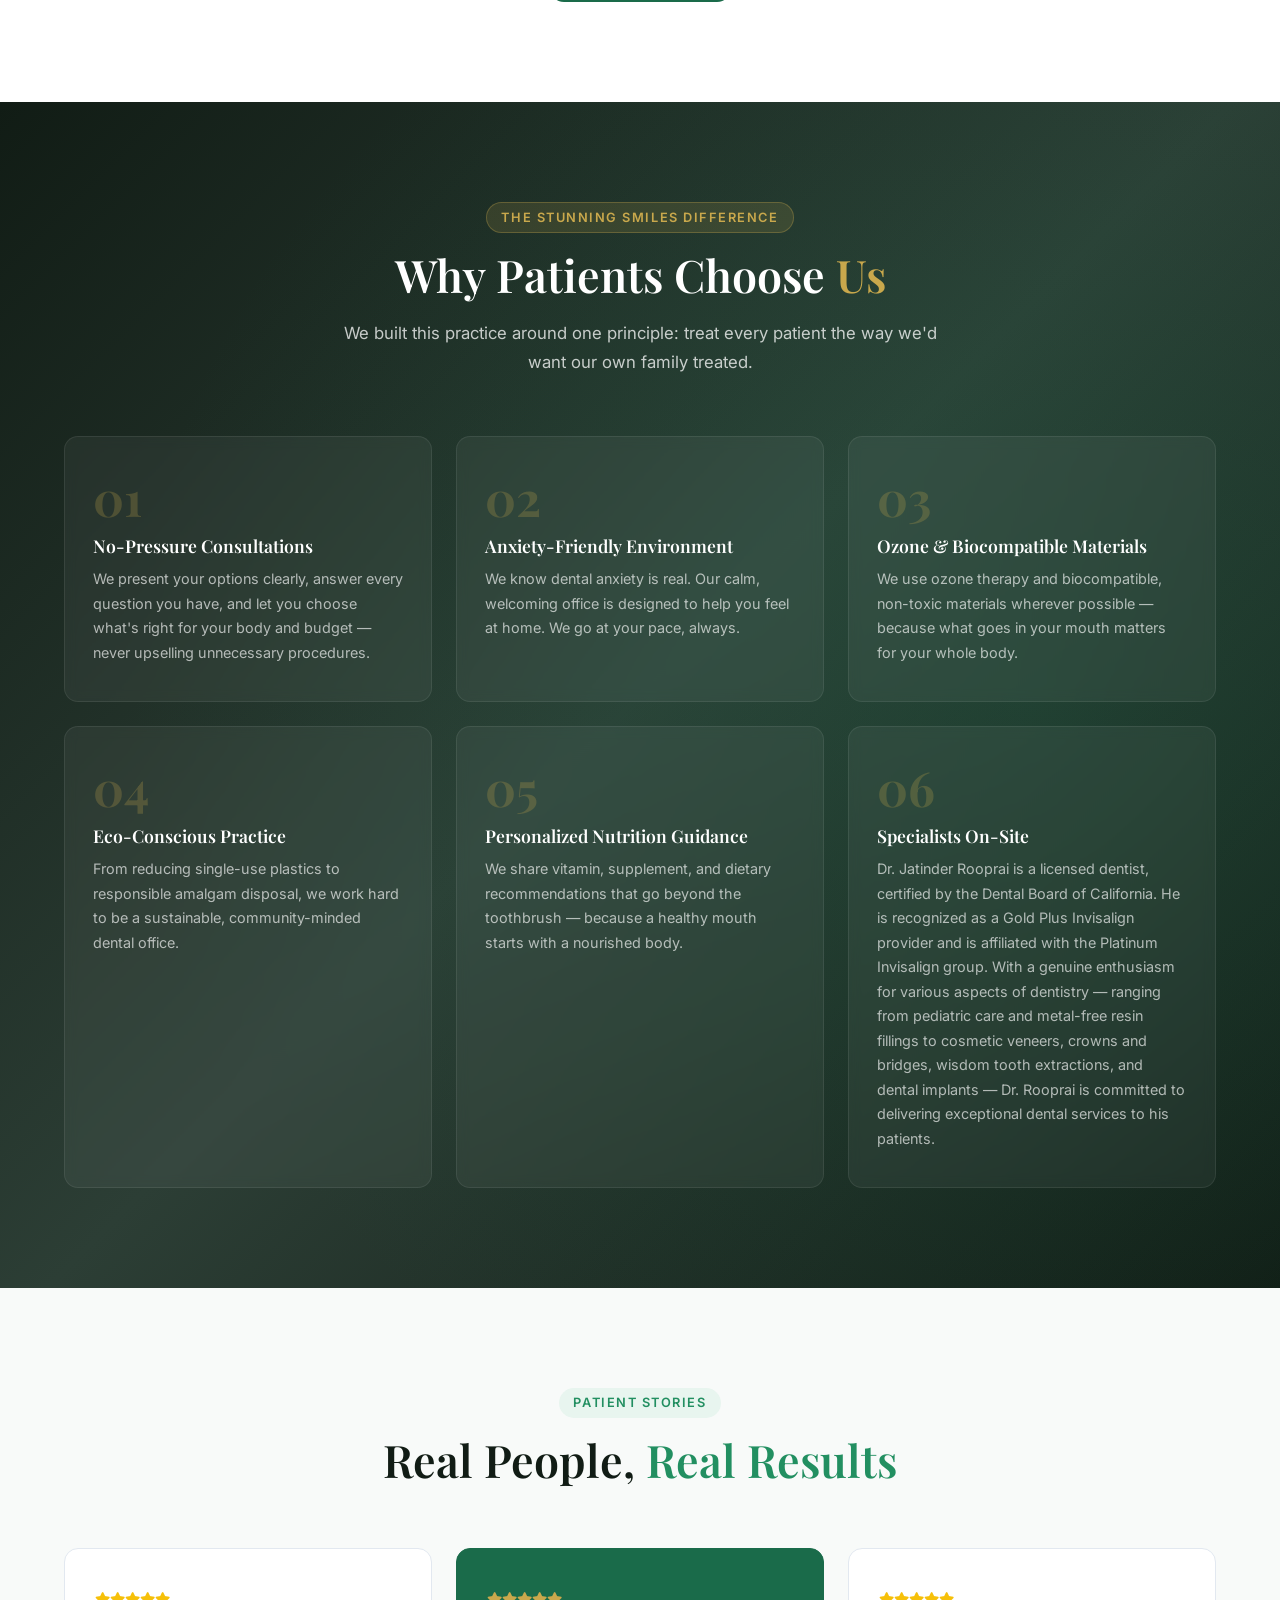
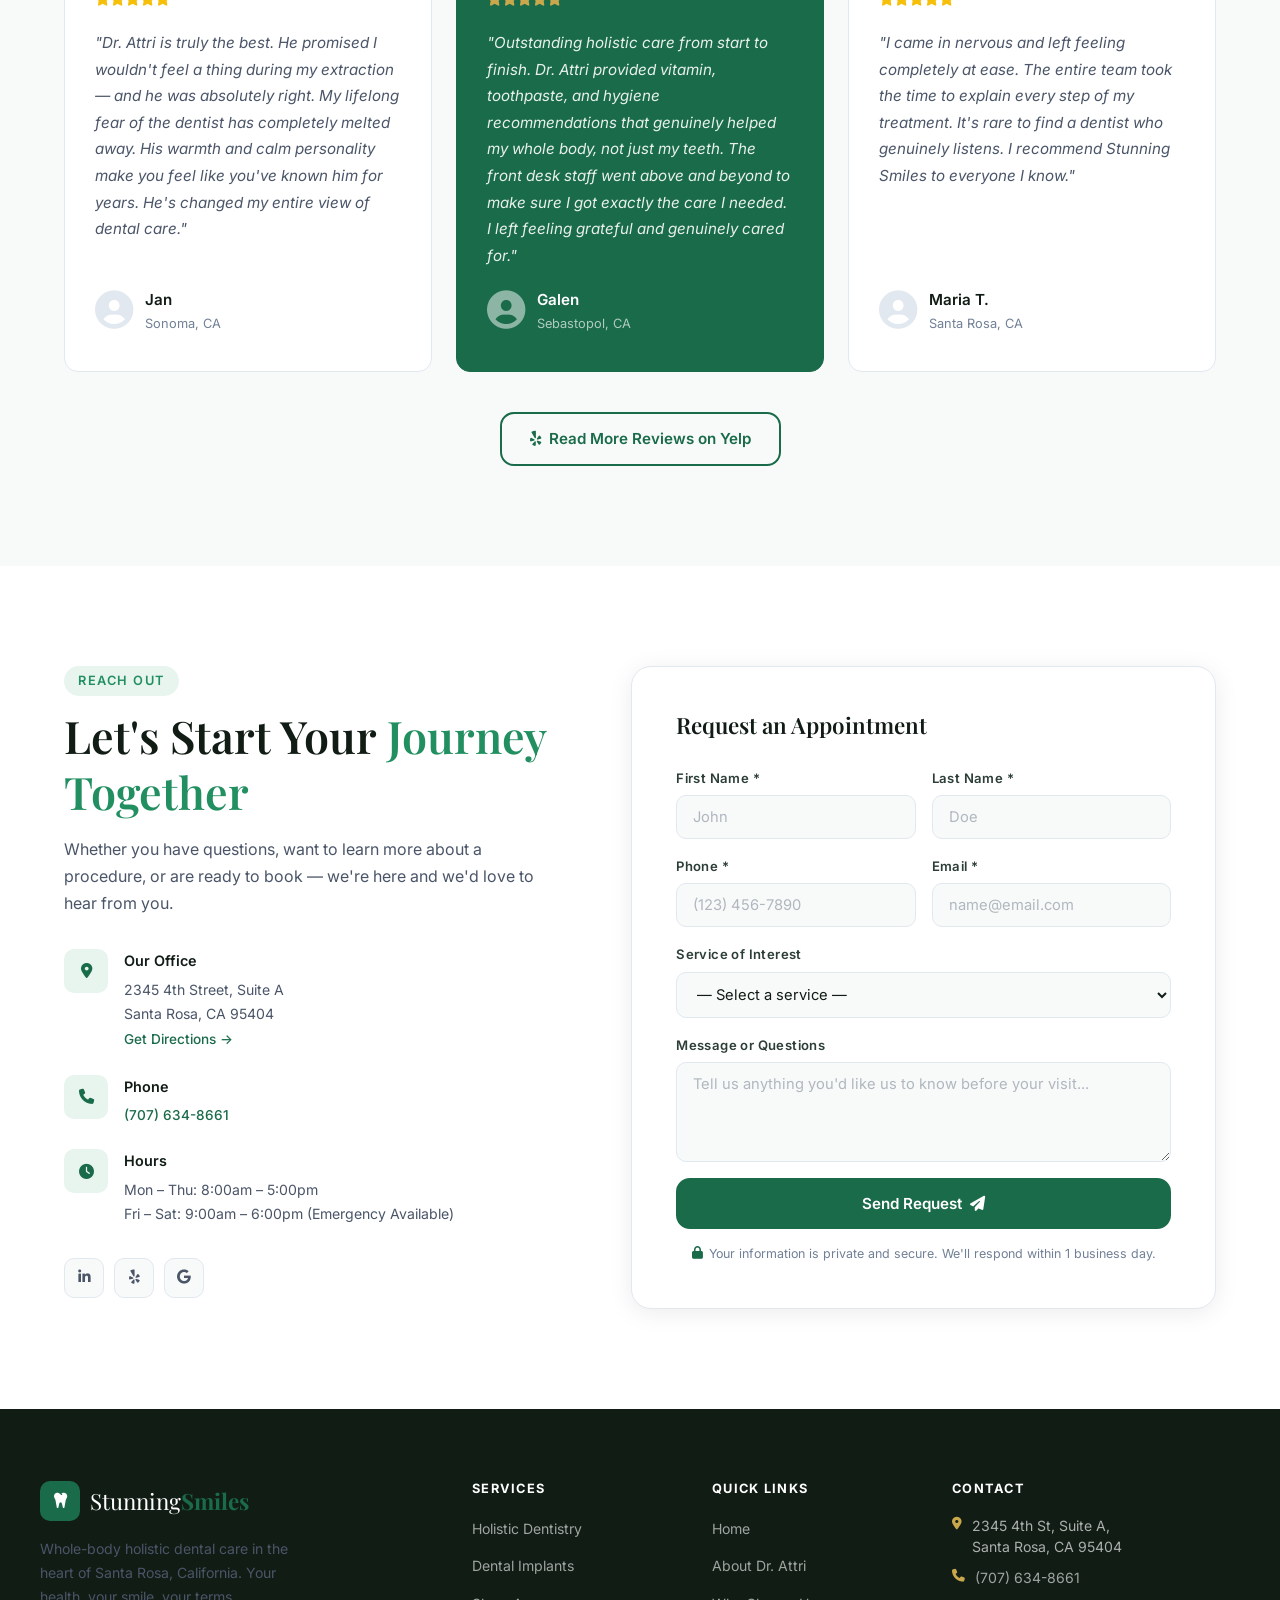
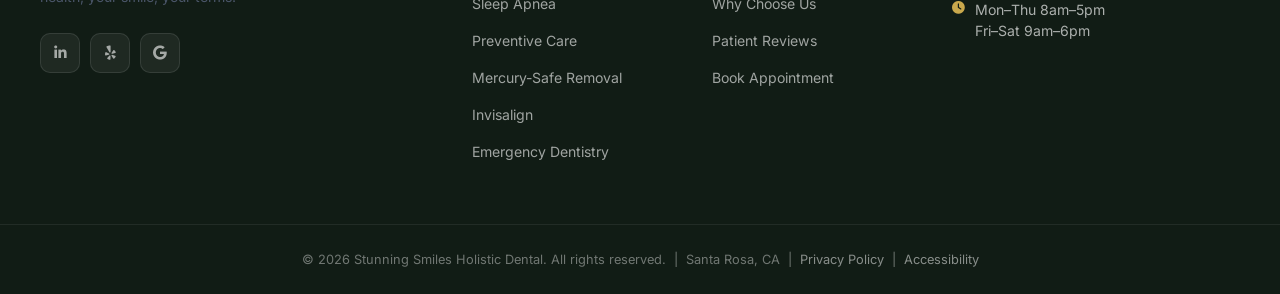
==== commit a0542853: "Update specialist bio to Dr. Rooprai" ====
--- a/index.html
+++ b/index.html
@@ -324,7 +324,7 @@
         <div class="why-card">
           <div class="why-num">06</div>
           <h3>Specialists On-Site</h3>
-          <p>With Dr. Singh joining our team, we now offer oral surgery and implant placement in-house, making your care seamless and convenient.</p>
+          <p>Dr. Jatinder Rooprai is a licensed dentist, certified by the Dental Board of California. He is recognized as a Gold Plus Invisalign provider and is affiliated with the Platinum Invisalign group. With a genuine enthusiasm for various aspects of dentistry — ranging from pediatric care and metal-free resin fillings to cosmetic veneers, crowns and bridges, wisdom tooth extractions, and dental implants — Dr. Rooprai is committed to delivering exceptional dental services to his patients.</p>
         </div>
       </div>
     </div>
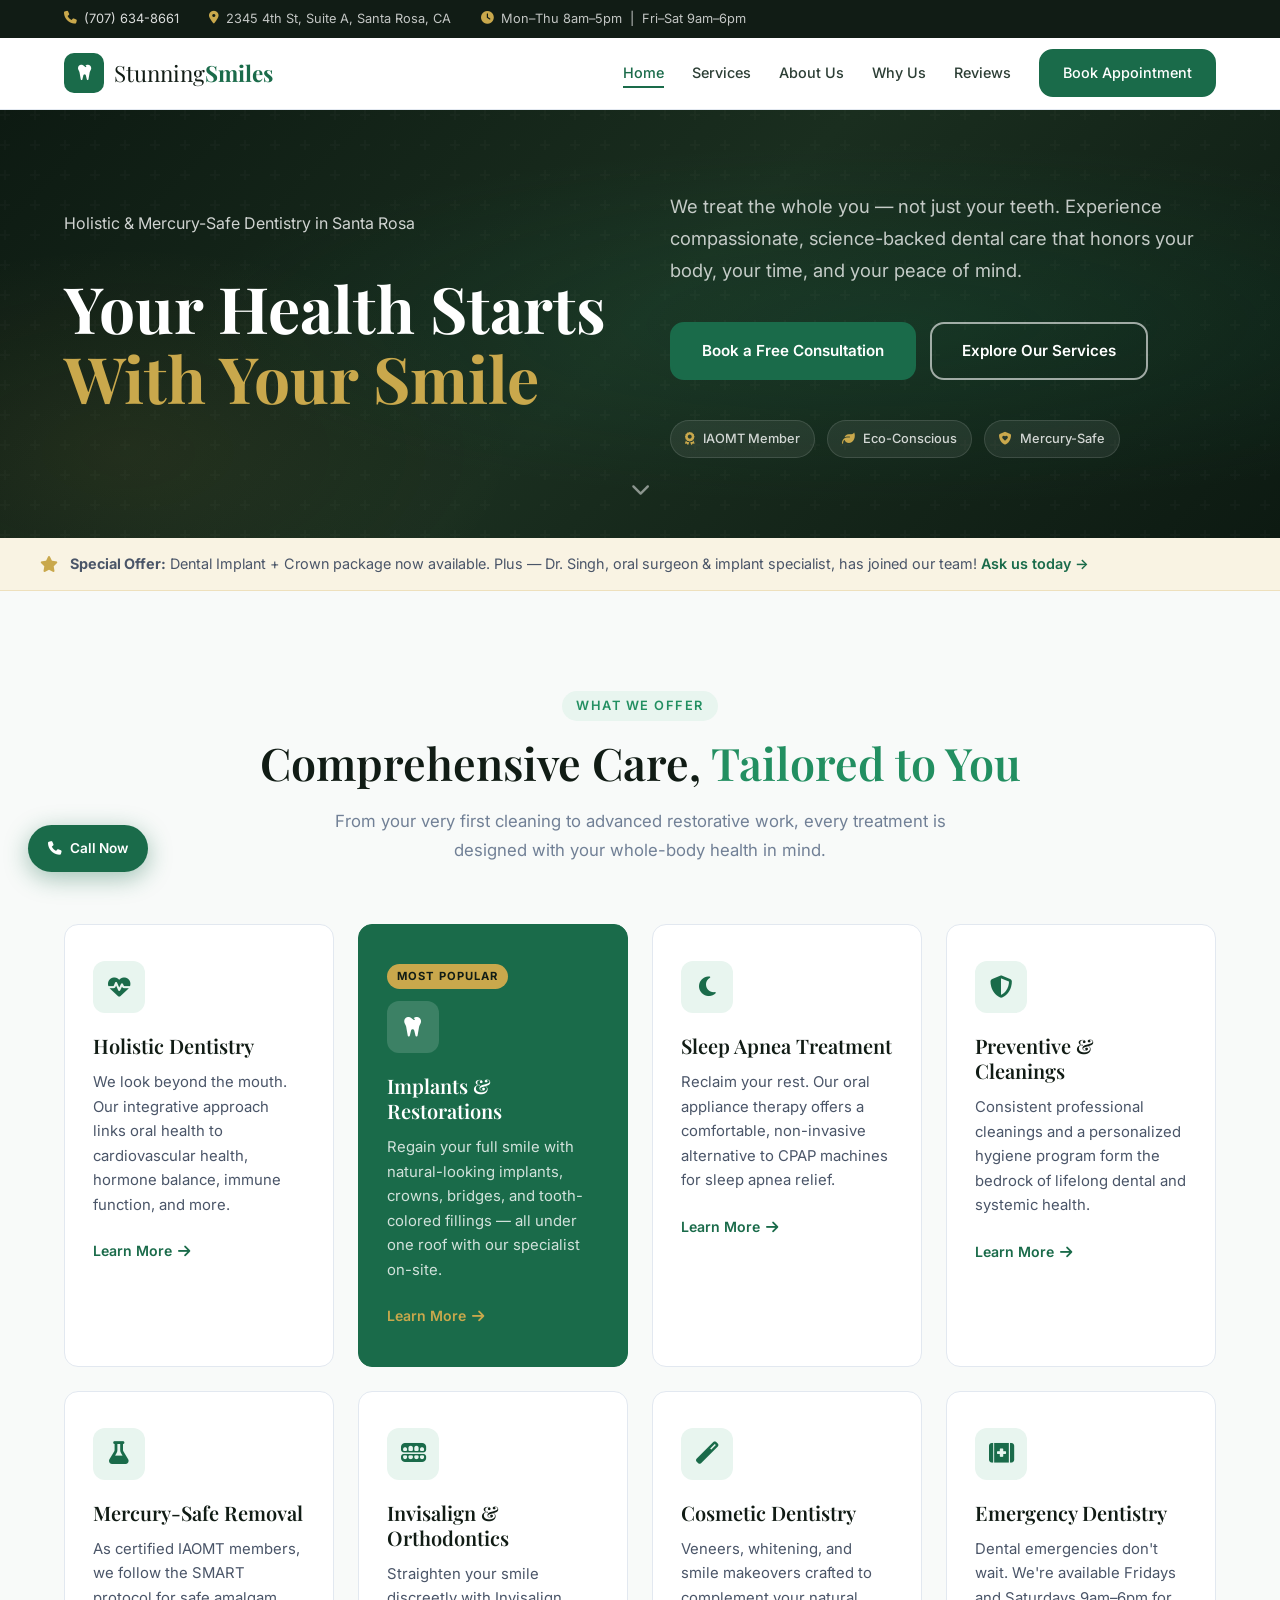
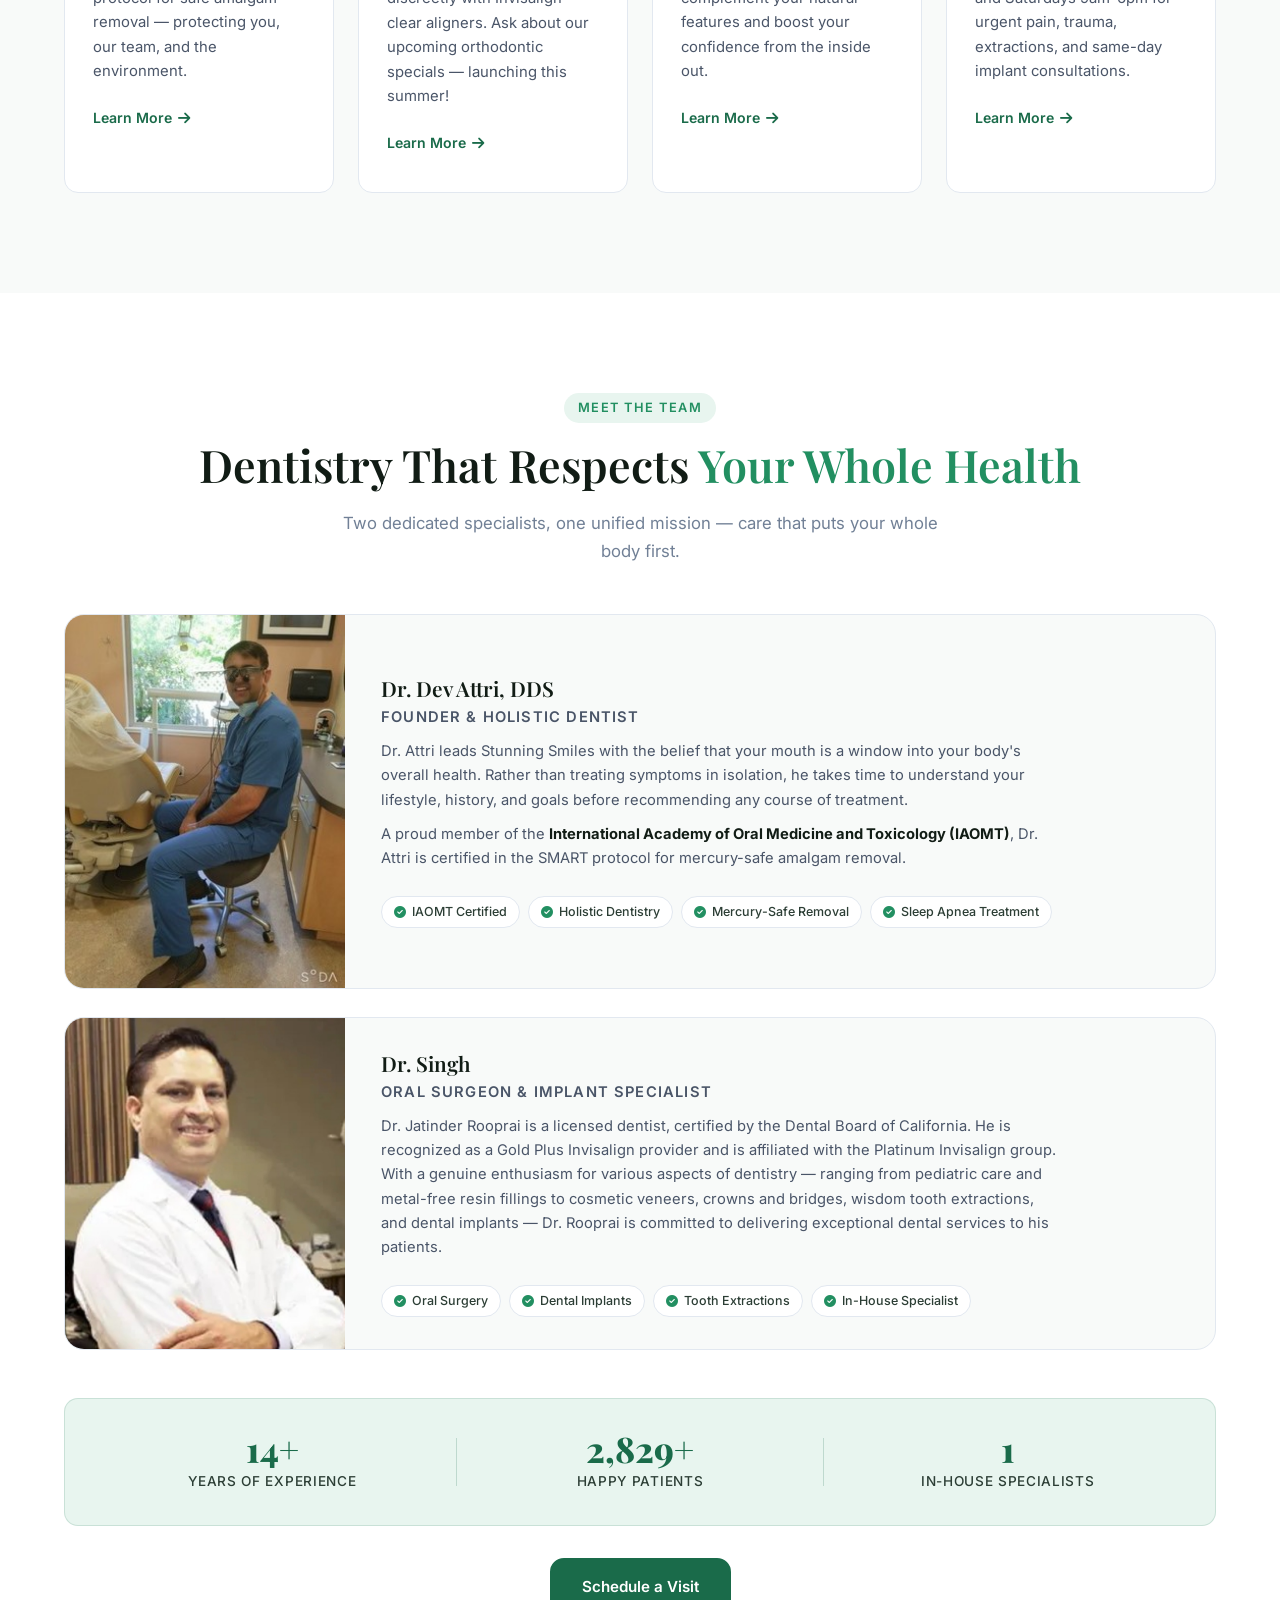
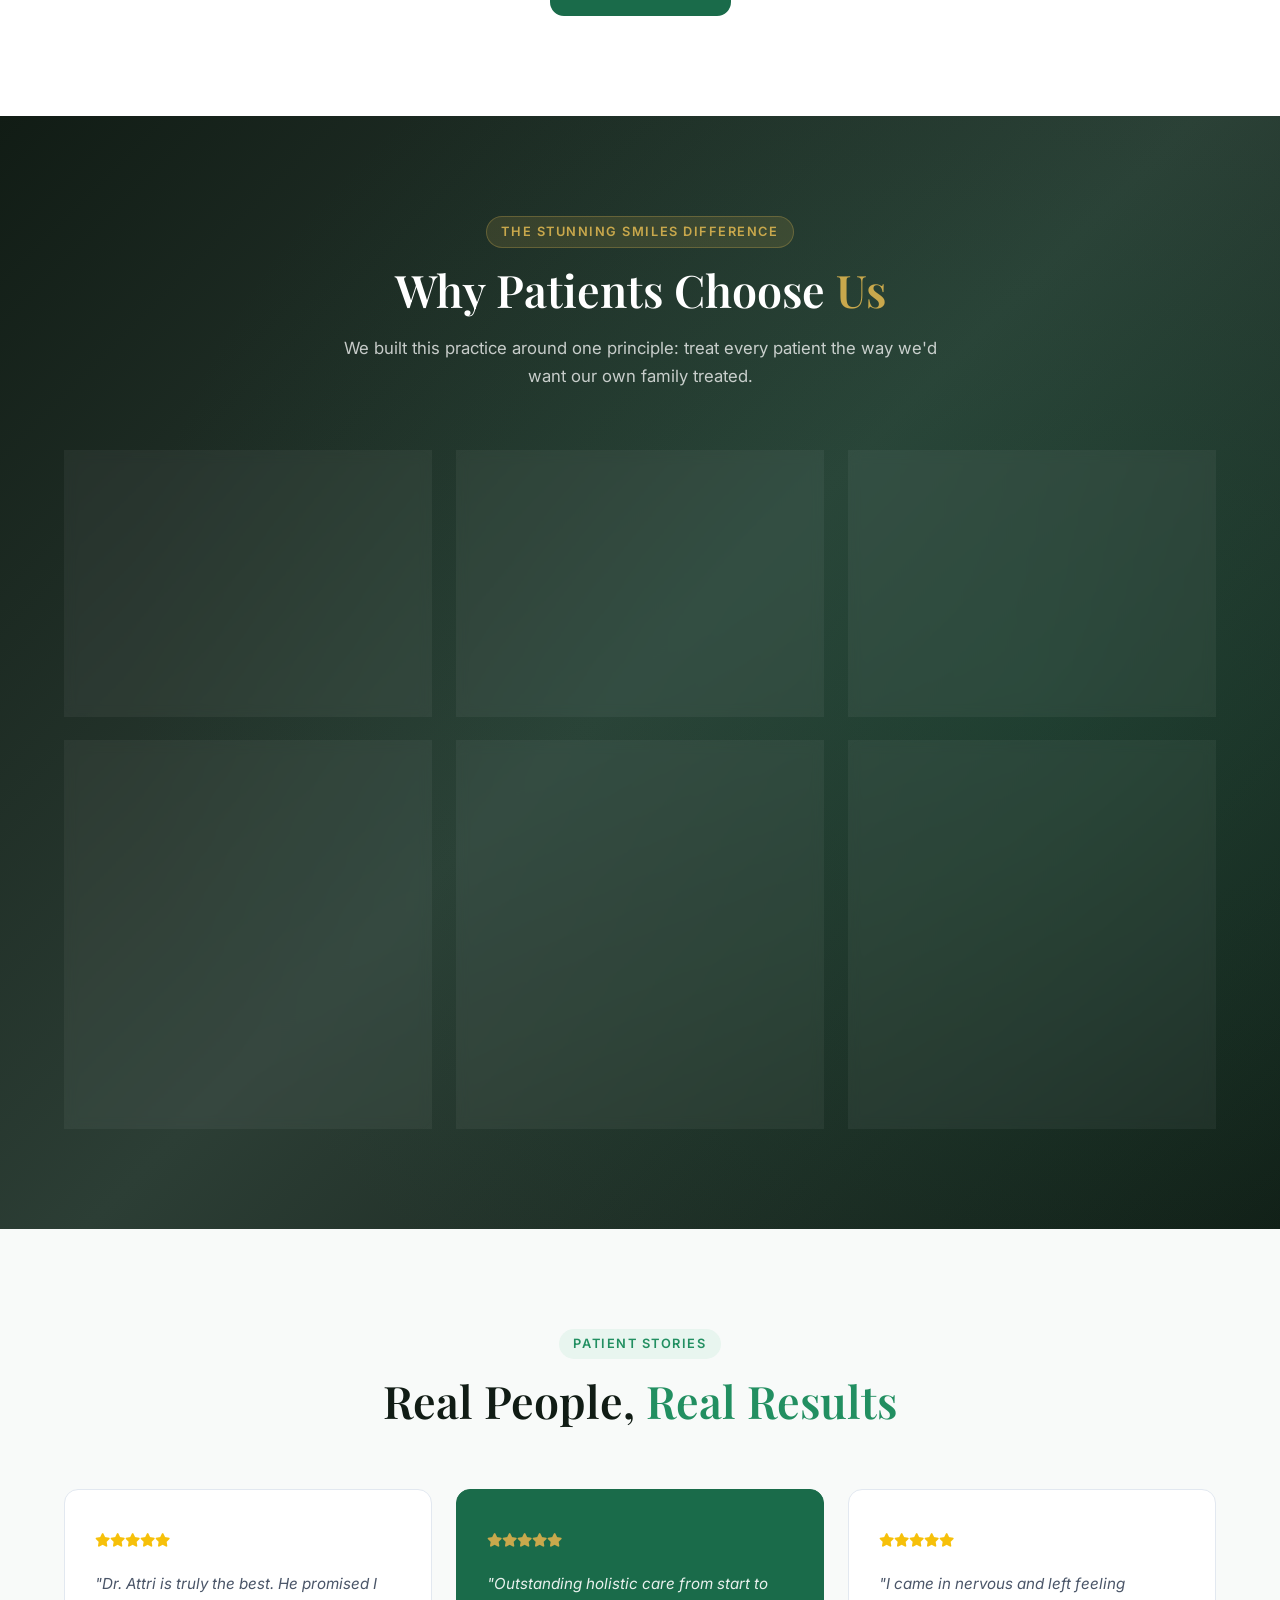
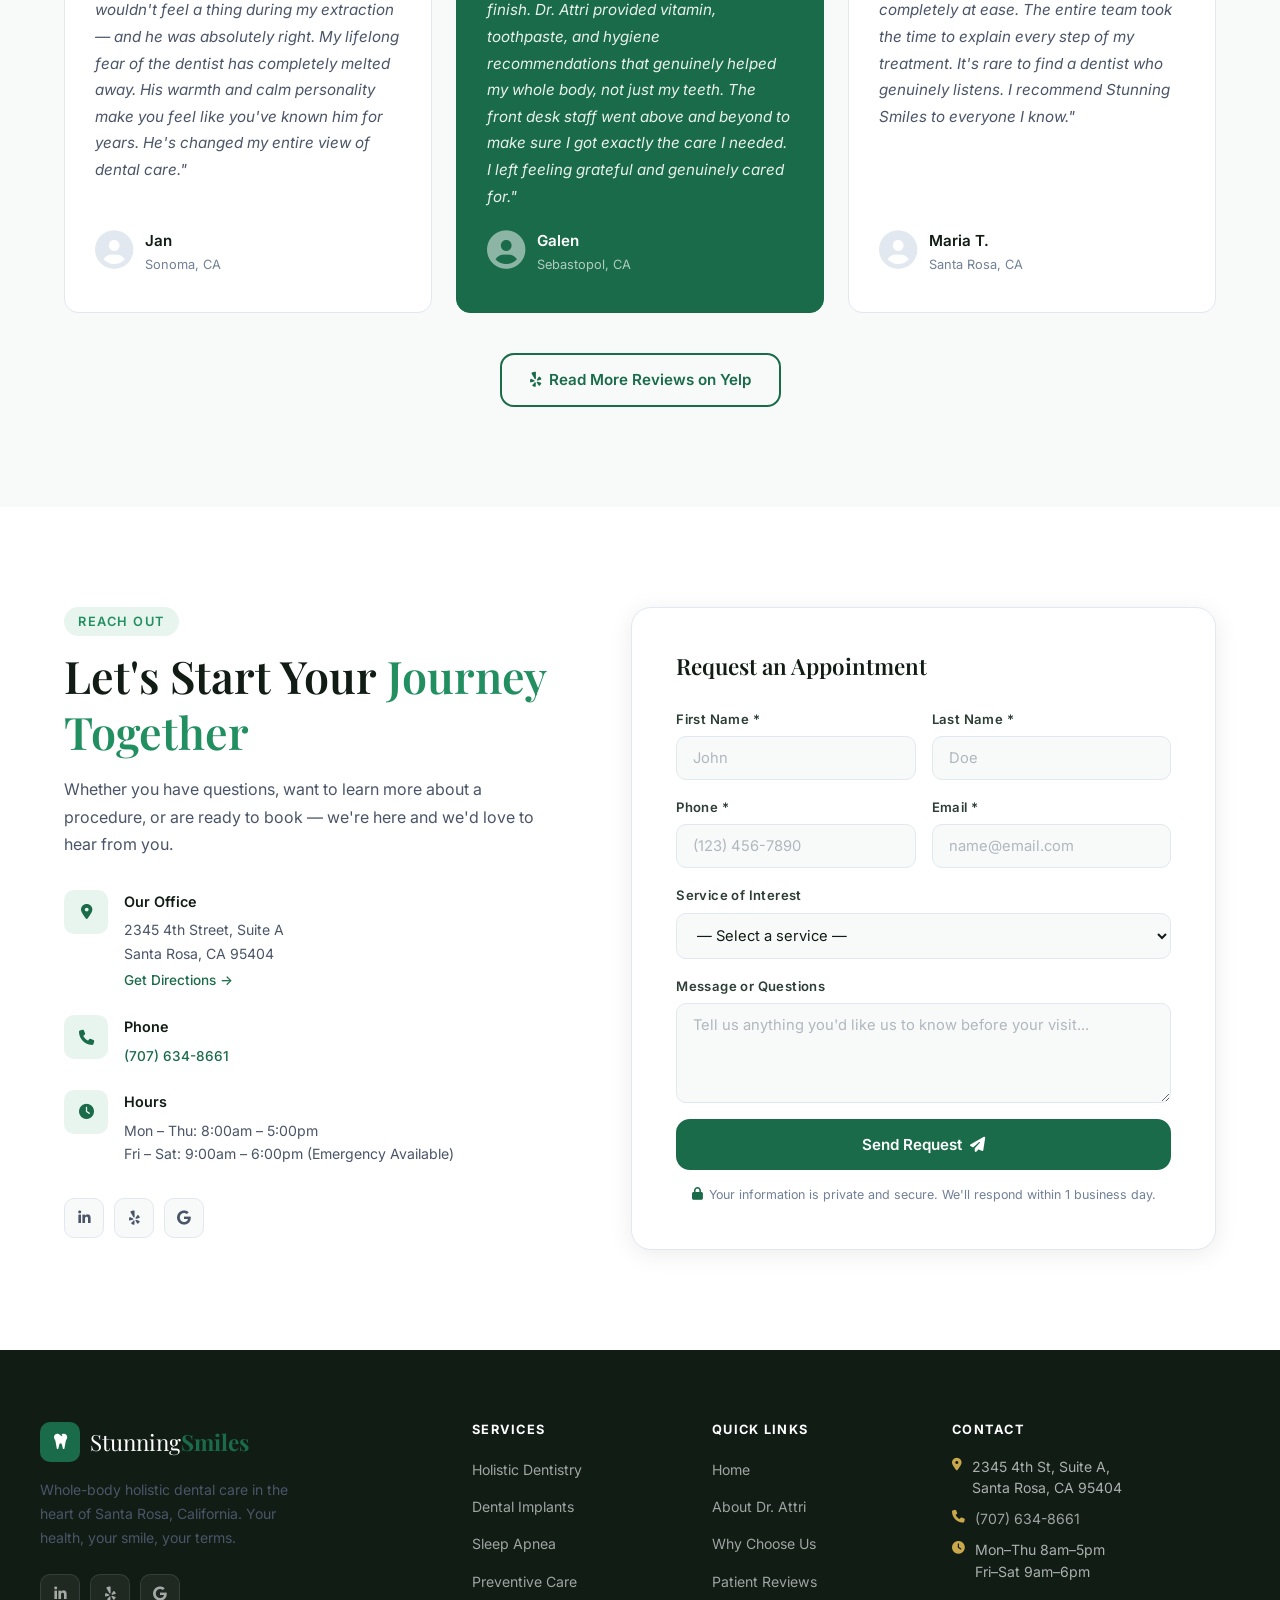
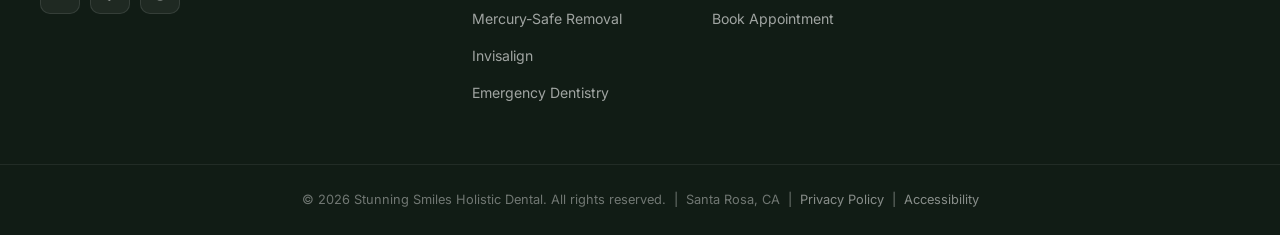
==== commit f5ca5201: "Update specialist bio to Dr. Rooprai" ====
--- a/index.html
+++ b/index.html
@@ -251,8 +251,7 @@
           <div class="doctor-info">
             <h3>Dr. Singh</h3>
             <p class="doctor-title">Oral Surgeon &amp; Implant Specialist</p>
-            <p>Dr. Singh brings exceptional expertise in oral surgery and dental implantology to Stunning Smiles. His precision and patient-first approach allow us to offer complex surgical procedures entirely in-house — no referrals, no extra trips.</p>
-            <p>With Dr. Singh on staff, patients benefit from seamless, coordinated care for implants, extractions, and advanced oral surgery under one roof.</p>
+            <p>Dr. Jatinder Rooprai is a licensed dentist, certified by the Dental Board of California. He is recognized as a Gold Plus Invisalign provider and is affiliated with the Platinum Invisalign group. With a genuine enthusiasm for various aspects of dentistry — ranging from pediatric care and metal-free resin fillings to cosmetic veneers, crowns and bridges, wisdom tooth extractions, and dental implants — Dr. Rooprai is committed to delivering exceptional dental services to his patients.</p>
             <div class="doctor-tags">
               <span><i class="fas fa-check-circle"></i> Oral Surgery</span>
               <span><i class="fas fa-check-circle"></i> Dental Implants</span>
@@ -324,7 +323,9 @@
         <div class="why-card">
           <div class="why-num">06</div>
           <h3>Specialists On-Site</h3>
-          <p>Dr. Jatinder Rooprai is a licensed dentist, certified by the Dental Board of California. He is recognized as a Gold Plus Invisalign provider and is affiliated with the Platinum Invisalign group. With a genuine enthusiasm for various aspects of dentistry — ranging from pediatric care and metal-free resin fillings to cosmetic veneers, crowns and bridges, wisdom tooth extractions, and dental implants — Dr. Rooprai is committed to delivering exceptional dental services to his patients.</p>
+          <p>Dr. Singh brings exceptional expertise in oral surgery and dental implantology to Stunning Smiles. His precision and patient-first approach allow us to offer complex surgical procedures entirely in-house — no referrals, no extra trips.
+
+With Dr. Singh on staff, patients benefit from seamless, coordinated care for implants, extractions, and advanced oral surgery under one roof.</p>
         </div>
       </div>
     </div>
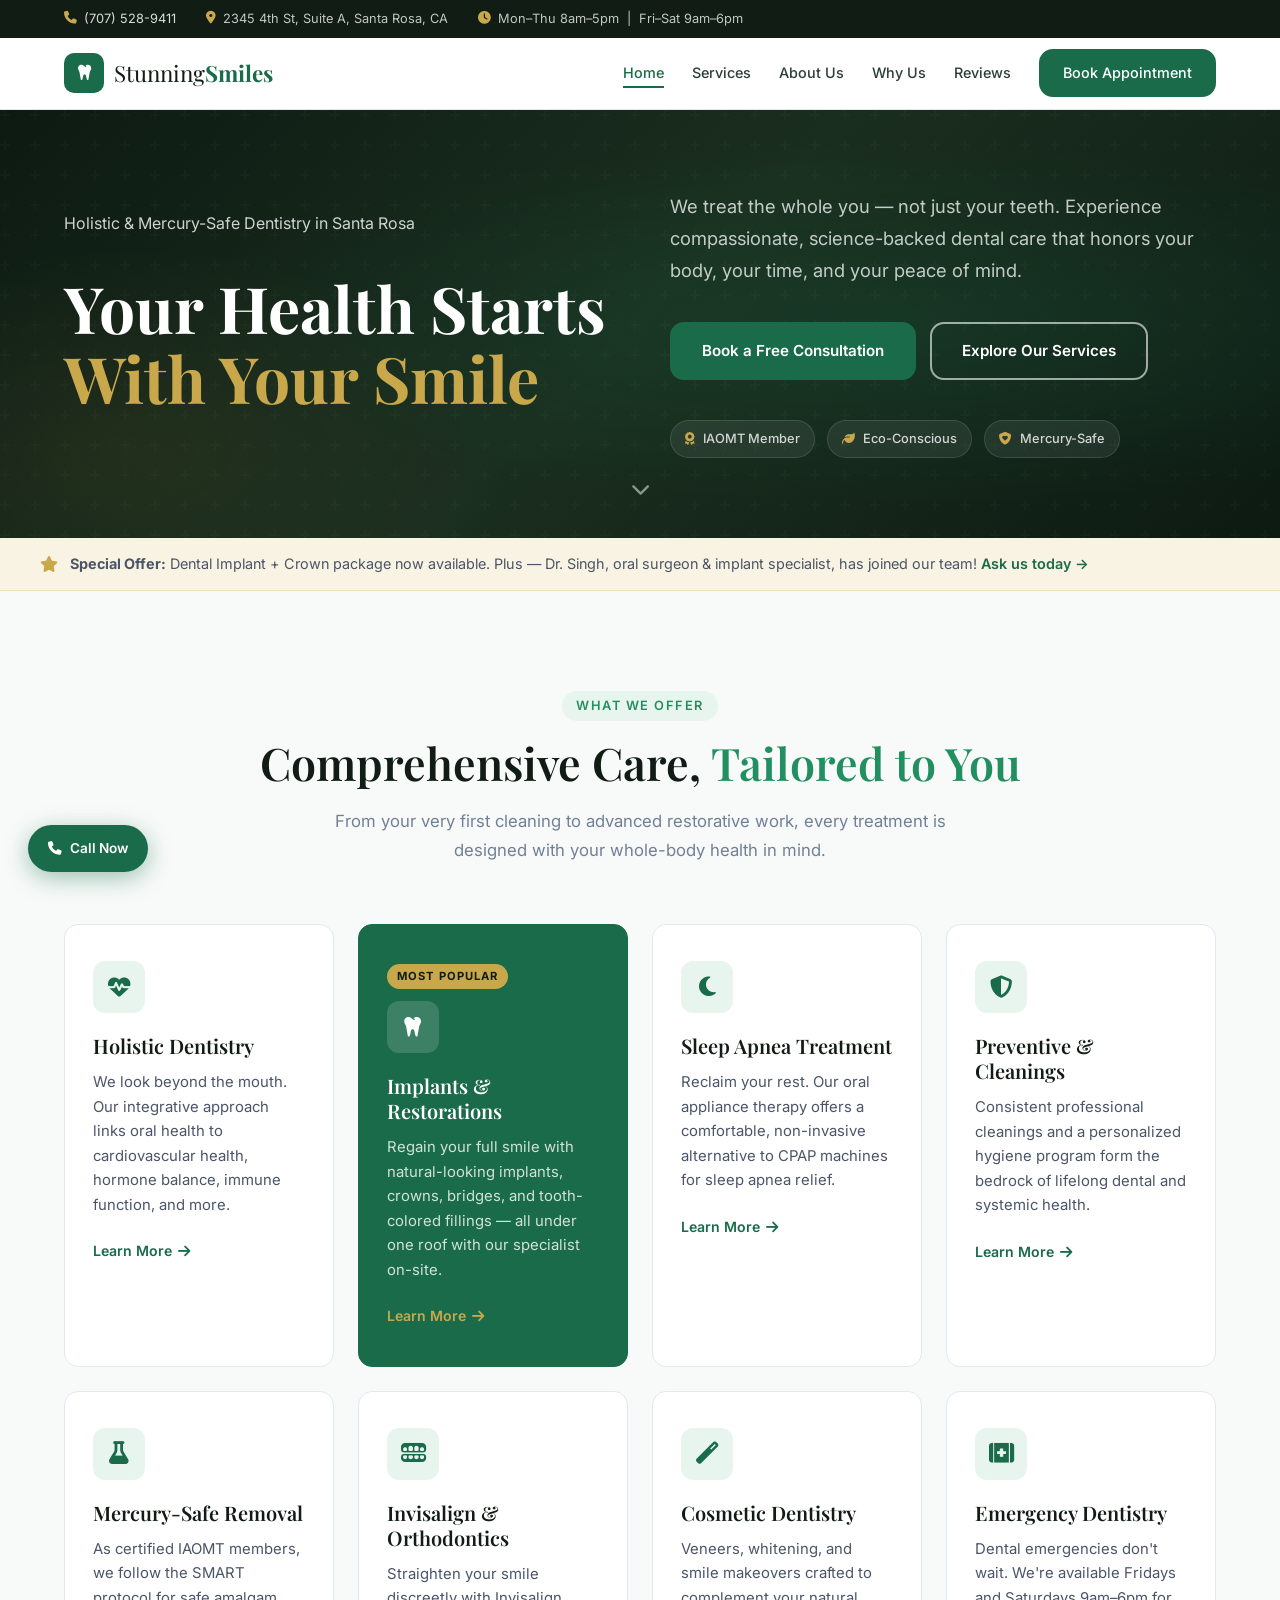
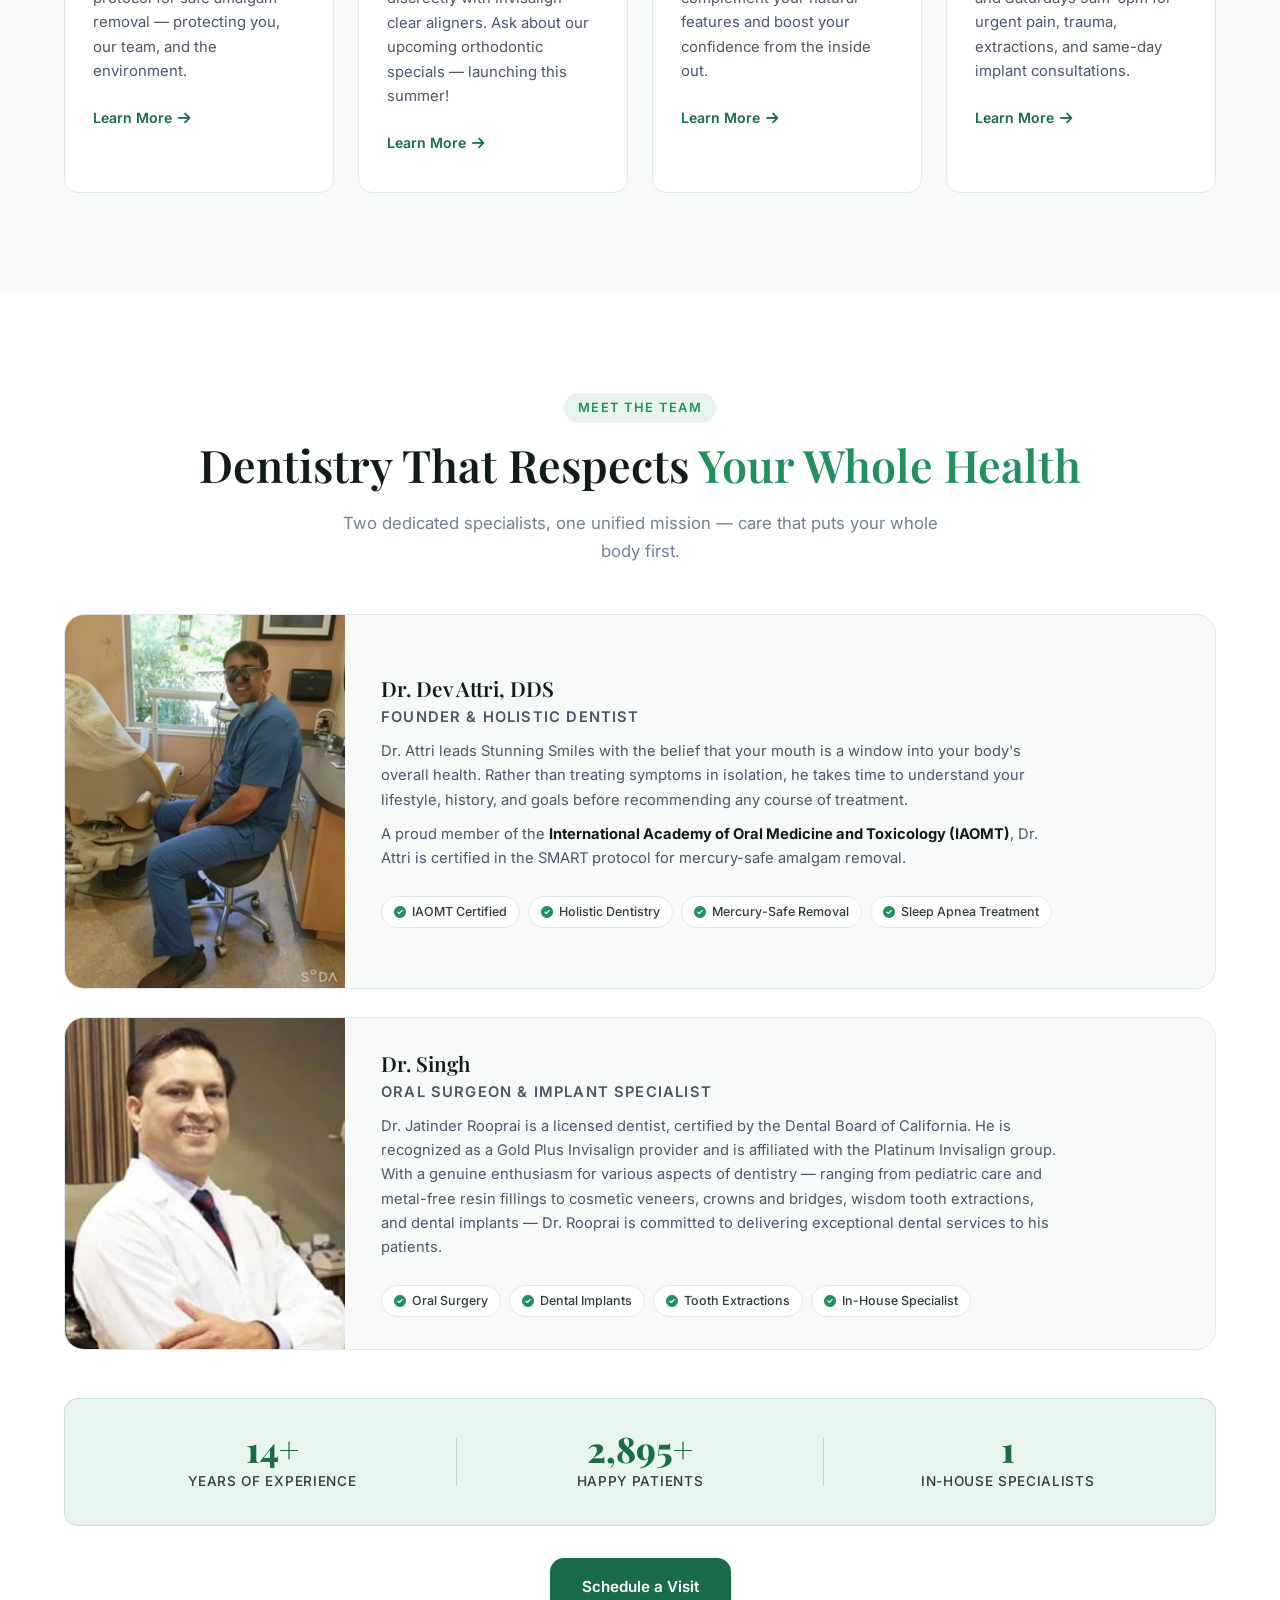
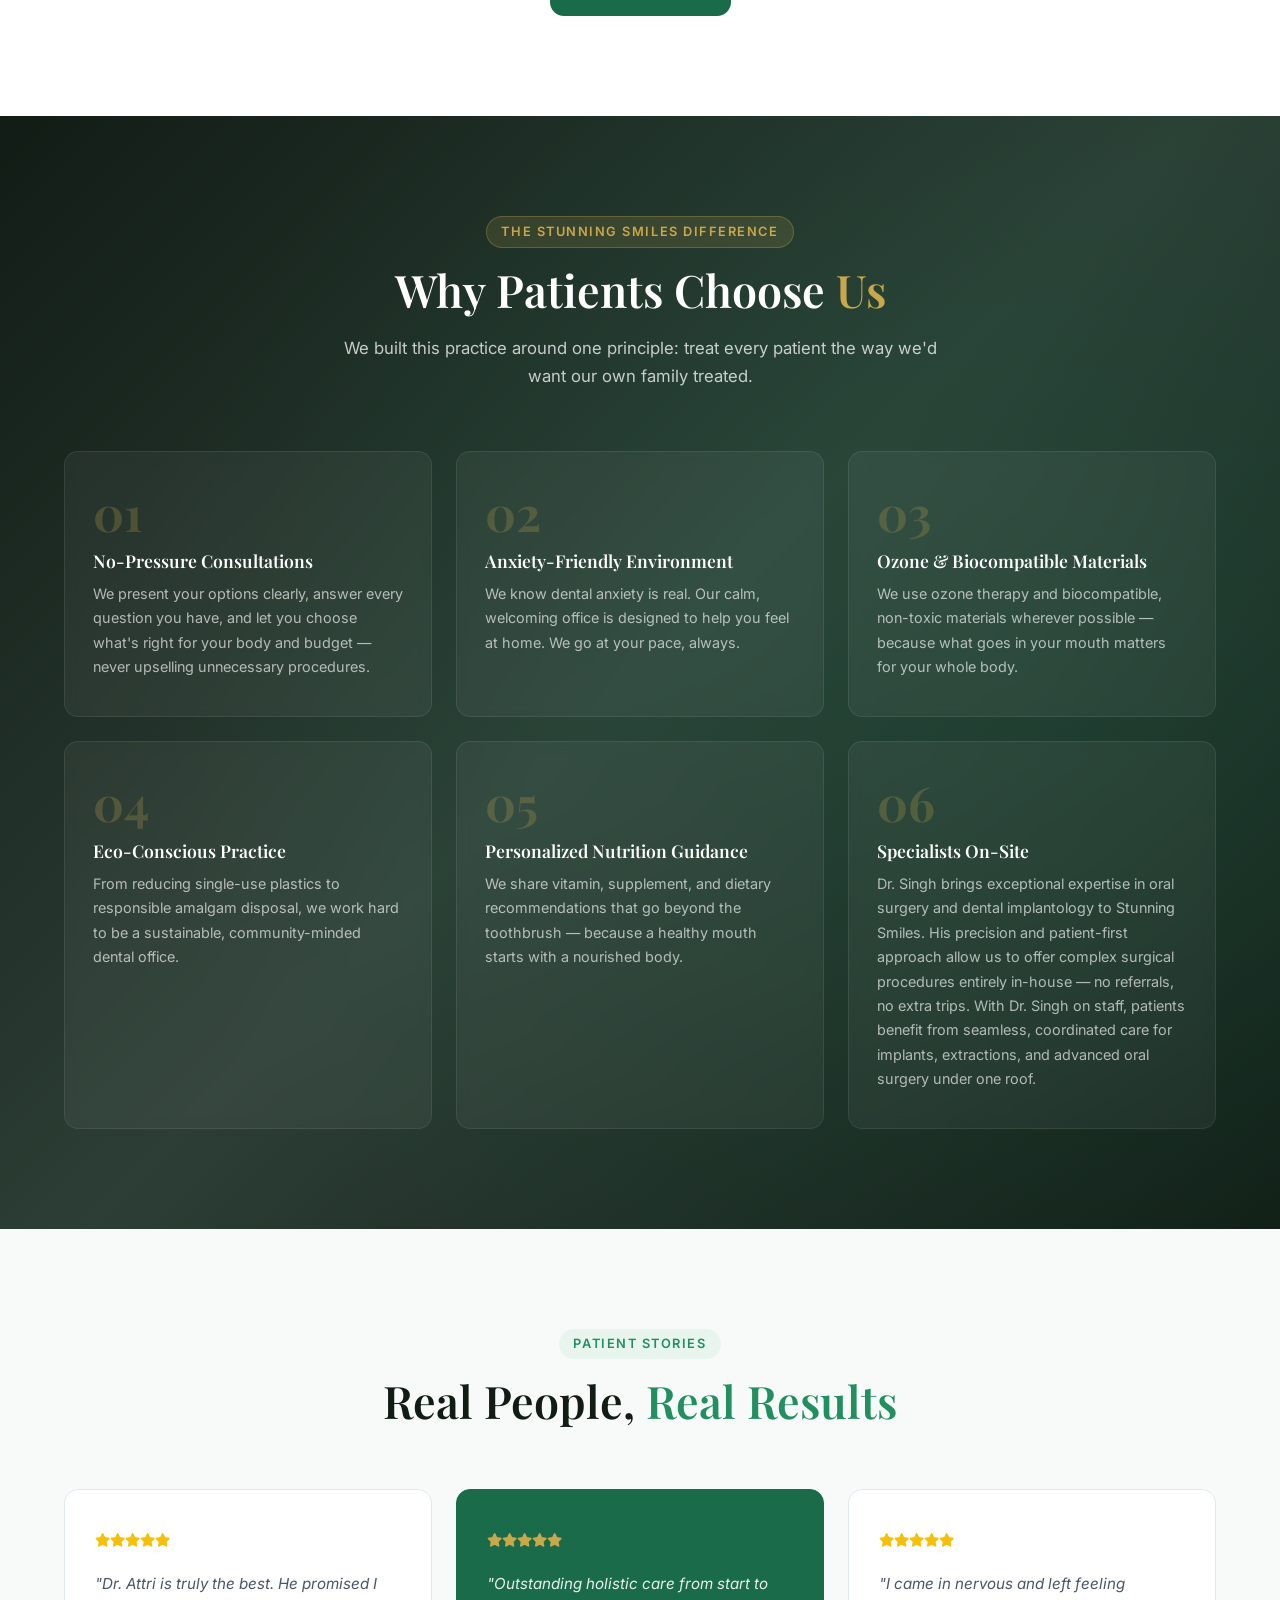
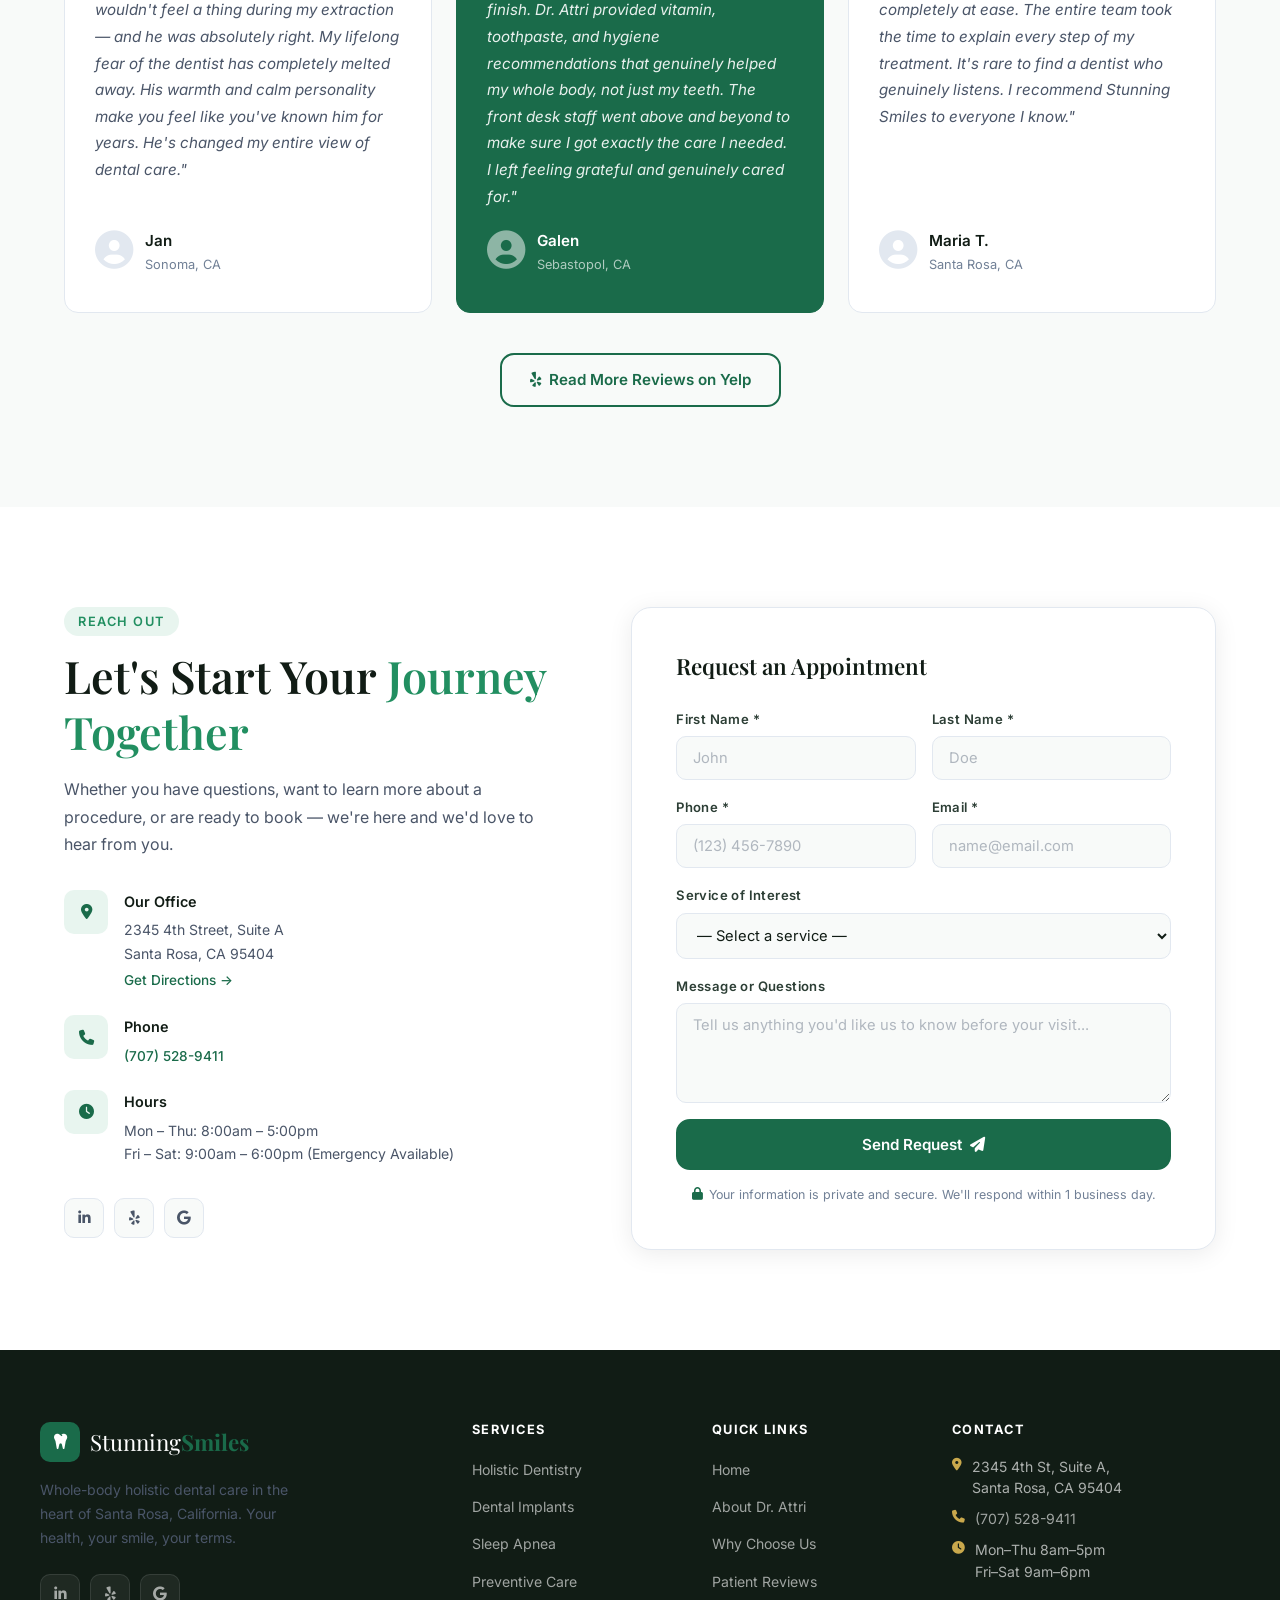
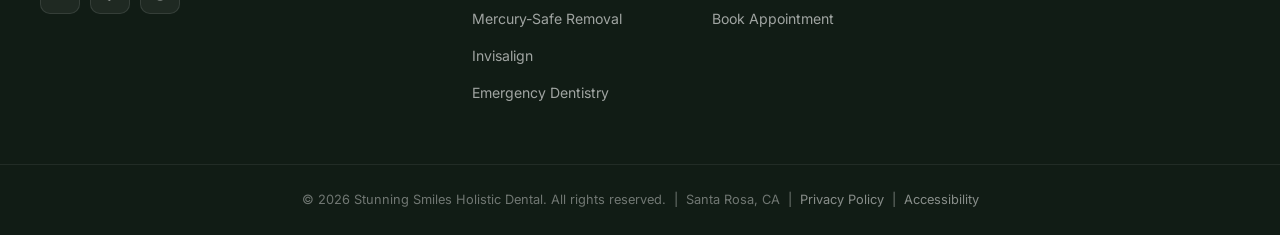
==== commit a0d1c7d9: "Correct phone number and business name to match live site (NAP consistency) - Replace outdated phone" ====
--- a/index.html
+++ b/index.html
@@ -4,7 +4,7 @@
   <meta charset="UTF-8" />
   <meta name="viewport" content="width=device-width, initial-scale=1.0" />
   <title>Holistic Dentist in Santa Rosa, CA | Stunning Smiles</title>
-  <meta name="description" content="Holistic, mercury-safe dentistry in Santa Rosa, CA from Stunning Smiles Santa Rosa, led by Dr. Birdevinder &ldquo;Dev&rdquo; Attri, DDS. Book your appointment today." />
+  <meta name="description" content="Holistic, mercury-safe dentistry in Santa Rosa, CA from Stunning Smiles, led by Dr. Birdevinder &ldquo;Dev&rdquo; Attri, DDS. Book your appointment today." />
 
   <!-- NOTE: SITE_URL below is the temporary GitHub Pages address. When the custom
        domain (stunningsmiles.com) goes live, update every canonical/og:url/JSON-LD
@@ -12,15 +12,15 @@
   <link rel="canonical" href="https://aizunshawn-collab.github.io/stunningsmiles/" />
 
   <meta property="og:type" content="website" />
-  <meta property="og:site_name" content="Stunning Smiles Santa Rosa" />
+  <meta property="og:site_name" content="Stunning Smiles" />
   <meta property="og:title" content="Holistic Dentist in Santa Rosa, CA | Stunning Smiles" />
-  <meta property="og:description" content="Holistic, mercury-safe dentistry in Santa Rosa, CA from Stunning Smiles Santa Rosa, led by Dr. Birdevinder &ldquo;Dev&rdquo; Attri, DDS. Book your appointment today." />
+  <meta property="og:description" content="Holistic, mercury-safe dentistry in Santa Rosa, CA from Stunning Smiles, led by Dr. Birdevinder &ldquo;Dev&rdquo; Attri, DDS. Book your appointment today." />
   <meta property="og:url" content="https://aizunshawn-collab.github.io/stunningsmiles/" />
   <meta property="og:image" content="https://aizunshawn-collab.github.io/stunningsmiles/images/doctor.jpg" />
   <meta property="og:locale" content="en_US" />
   <meta name="twitter:card" content="summary_large_image" />
   <meta name="twitter:title" content="Holistic Dentist in Santa Rosa, CA | Stunning Smiles" />
-  <meta name="twitter:description" content="Holistic, mercury-safe dentistry in Santa Rosa, CA from Stunning Smiles Santa Rosa, led by Dr. Birdevinder &ldquo;Dev&rdquo; Attri, DDS." />
+  <meta name="twitter:description" content="Holistic, mercury-safe dentistry in Santa Rosa, CA from Stunning Smiles, led by Dr. Birdevinder &ldquo;Dev&rdquo; Attri, DDS." />
   <meta name="twitter:image" content="https://aizunshawn-collab.github.io/stunningsmiles/images/doctor.jpg" />
 
   <link rel="preconnect" href="https://fonts.googleapis.com" />
@@ -34,11 +34,11 @@
     "@context": "https://schema.org",
     "@type": "Dentist",
     "@id": "https://aizunshawn-collab.github.io/stunningsmiles/#business",
-    "name": "Stunning Smiles Santa Rosa",
+    "name": "Stunning Smiles",
     "alternateName": "Stunning Smiles Holistic Dental",
     "image": "https://aizunshawn-collab.github.io/stunningsmiles/images/doctor.jpg",
     "url": "https://aizunshawn-collab.github.io/stunningsmiles/",
-    "telephone": "+17076348661",
+    "telephone": "+17075289411",
     "priceRange": "$$",
     "address": {
       "@type": "PostalAddress",
@@ -47,6 +47,11 @@
       "addressRegion": "CA",
       "postalCode": "95404",
       "addressCountry": "US"
+    },
+    "geo": {
+      "@type": "GeoCoordinates",
+      "latitude": 38.450644443566034,
+      "longitude": -122.6929547711646
     },
     "areaServed": ["Santa Rosa, CA", "Sonoma County, CA"],
     "medicalSpecialty": "Dentistry",
@@ -82,7 +87,7 @@
   <!-- ===== TOP BAR ===== -->
   <div class="topbar">
     <div class="topbar-inner">
-      <span><i class="fas fa-phone"></i> <a href="tel:7076348661">(707) 634-8661</a></span>
+      <span><i class="fas fa-phone"></i> <a href="tel:7075289411">(707) 528-9411</a></span>
       <span><i class="fas fa-map-marker-alt"></i> 2345 4th St, Suite A, Santa Rosa, CA</span>
       <span><i class="fas fa-clock"></i> Mon–Thu 8am–5pm &nbsp;|&nbsp; Fri–Sat 9am–6pm</span>
     </div>
@@ -404,7 +409,7 @@
             <div class="ci-icon"><i class="fas fa-phone"></i></div>
             <div>
               <strong>Phone</strong>
-              <span><a href="tel:7076348661">(707) 634-8661</a></span>
+              <span><a href="tel:7075289411">(707) 528-9411</a></span>
             </div>
           </div>
           <div class="contact-item">
@@ -471,7 +476,7 @@
           <input type="hidden" name="_subject" value="New Appointment Request — Stunning Smiles" />
           <button type="submit" class="btn-primary full-width">Send Request <i class="fas fa-paper-plane"></i></button>
           <p class="form-note"><i class="fas fa-lock"></i> Your information is private and secure. We'll respond within 1 business day.</p>
-          <p class="form-error" id="formError">Sorry, something went wrong sending your request. Please call us at <a href="tel:7076348661">(707) 634-8661</a> or try again.</p>
+          <p class="form-error" id="formError">Sorry, something went wrong sending your request. Please call us at <a href="tel:7075289411">(707) 528-9411</a> or try again.</p>
         </form>
         <div class="form-success" id="formSuccess">
           <i class="fas fa-check-circle"></i>
@@ -523,7 +528,7 @@
         <h4>Contact</h4>
         <ul class="contact-list">
           <li><i class="fas fa-map-marker-alt"></i> 2345 4th St, Suite A,<br />Santa Rosa, CA 95404</li>
-          <li><i class="fas fa-phone"></i> <a href="tel:7076348661">(707) 634-8661</a></li>
+          <li><i class="fas fa-phone"></i> <a href="tel:7075289411">(707) 528-9411</a></li>
           <li><i class="fas fa-clock"></i> Mon–Thu 8am–5pm<br />Fri–Sat 9am–6pm</li>
         </ul>
       </div>
@@ -534,7 +539,7 @@
   </footer>
 
   <!-- ===== FLOATING CTA ===== -->
-  <a href="tel:7076348661" class="float-cta" aria-label="Call us now">
+  <a href="tel:7075289411" class="float-cta" aria-label="Call us now">
     <i class="fas fa-phone"></i>
     <span>Call Now</span>
   </a>
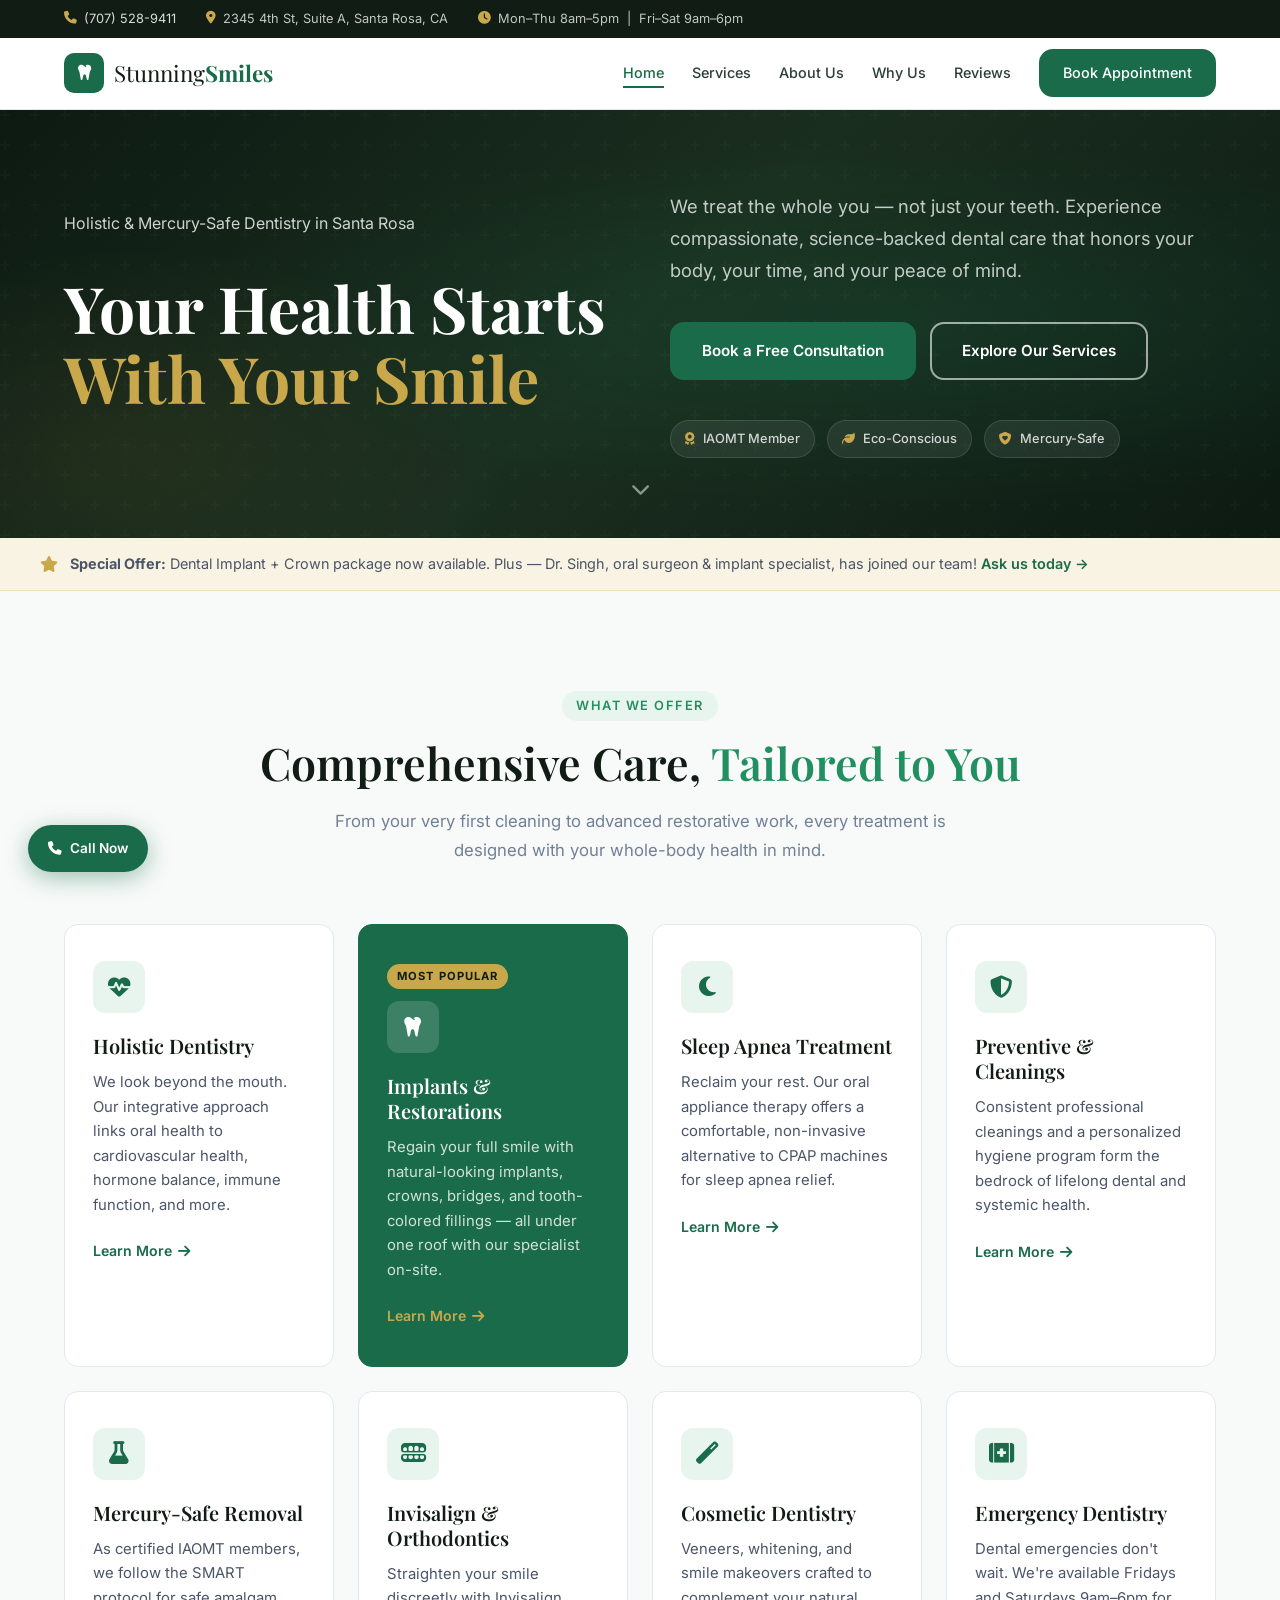
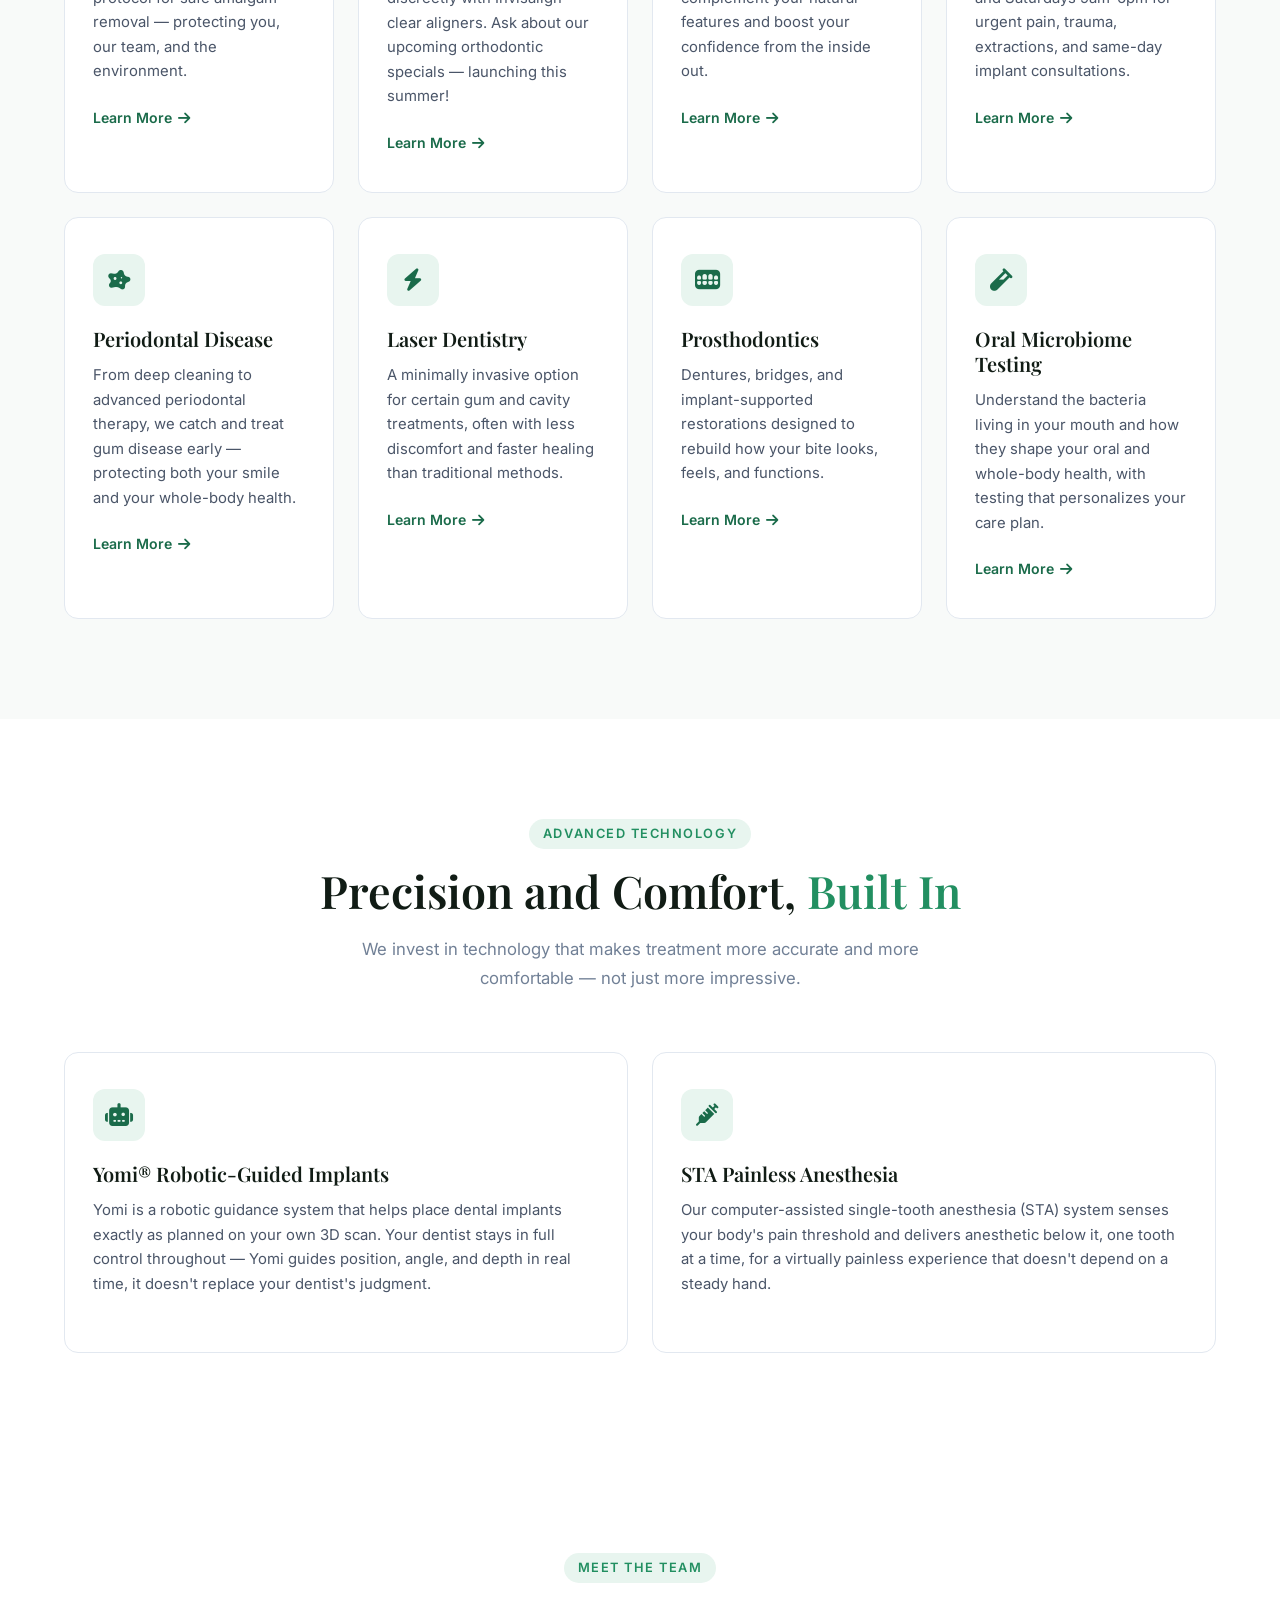
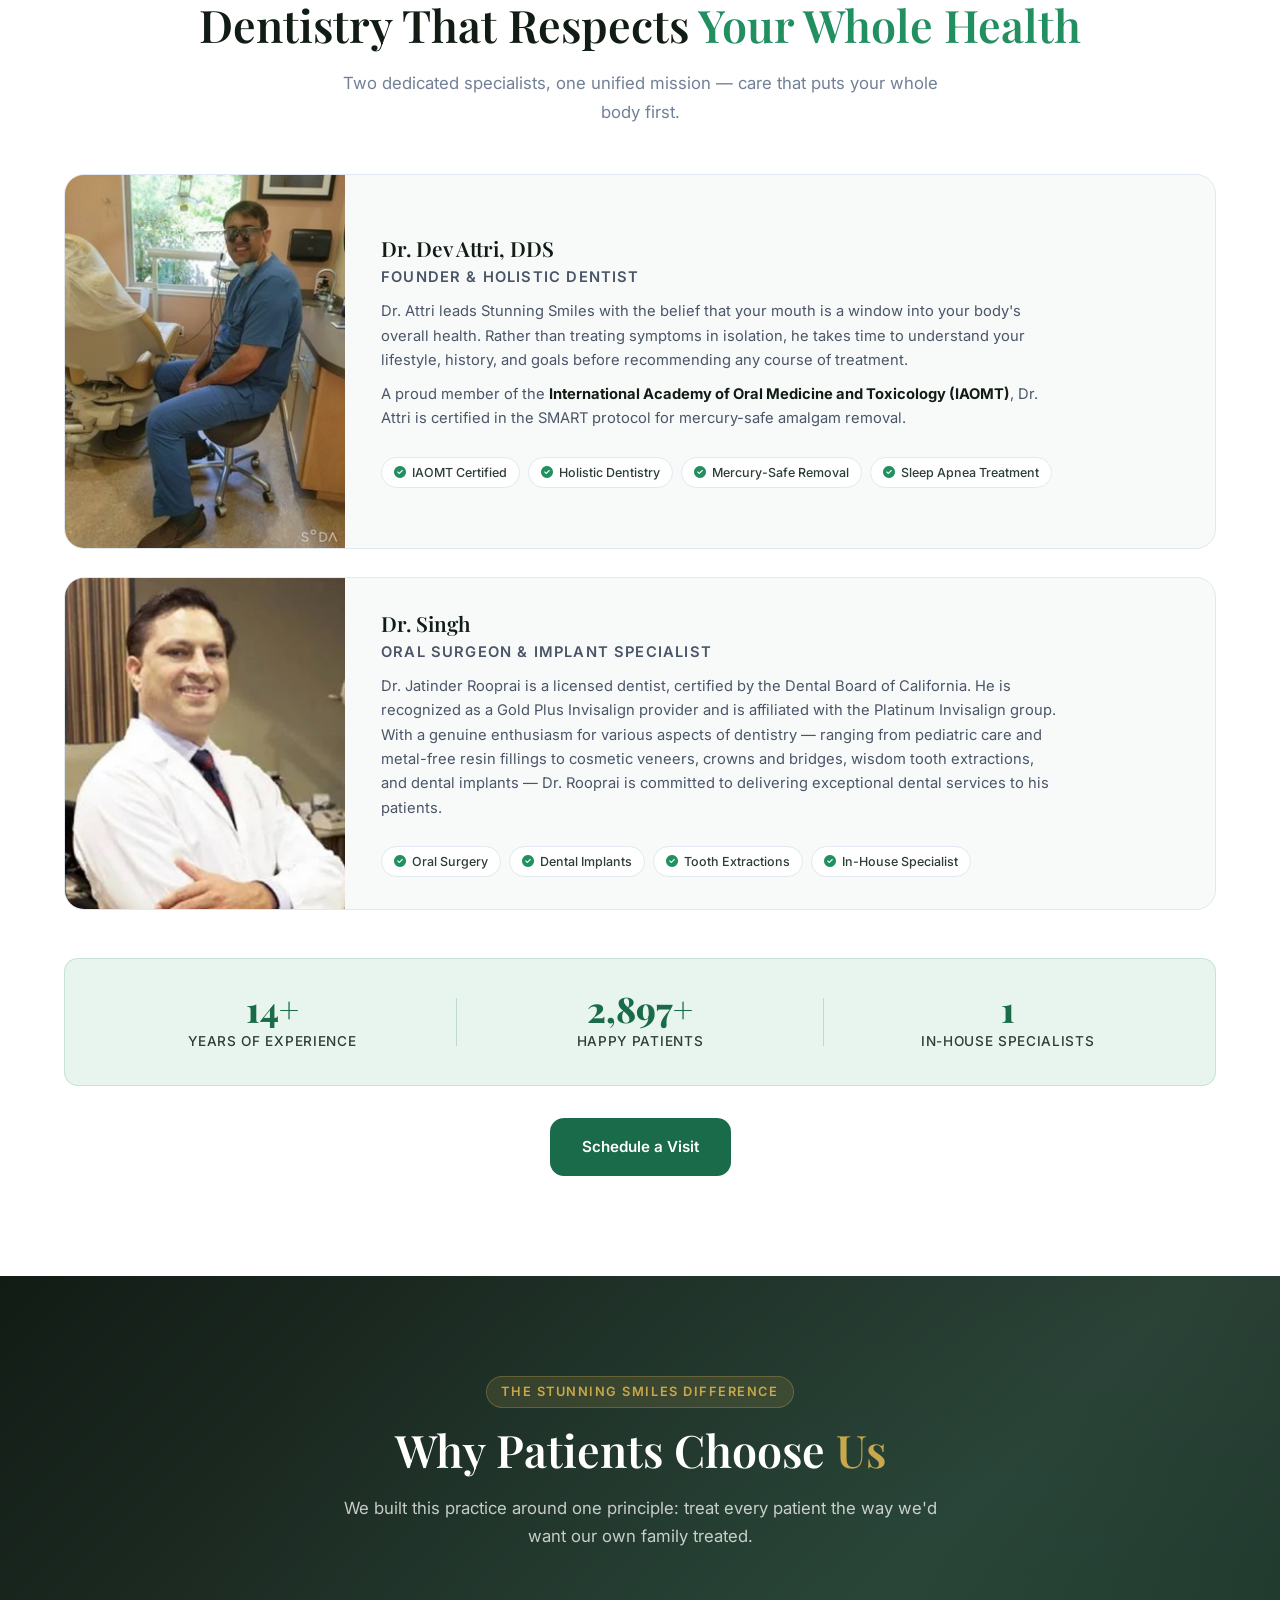
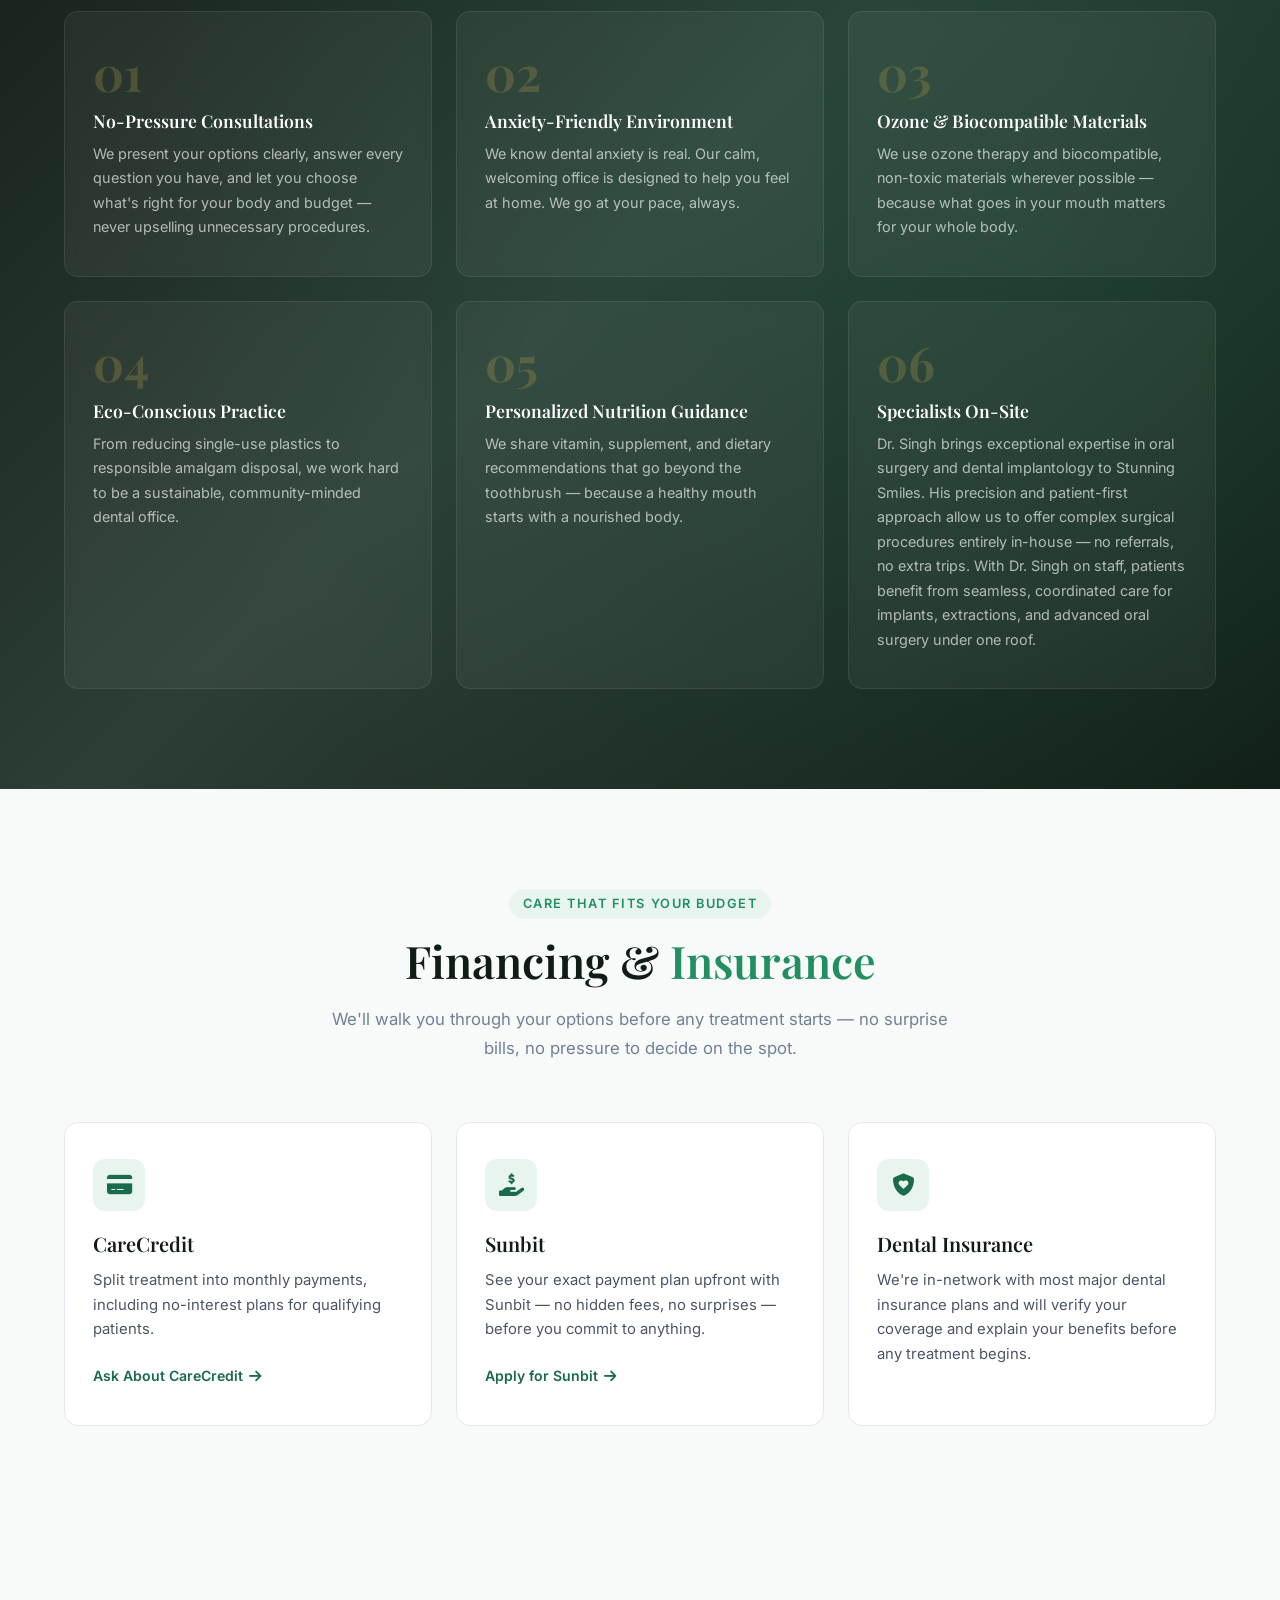
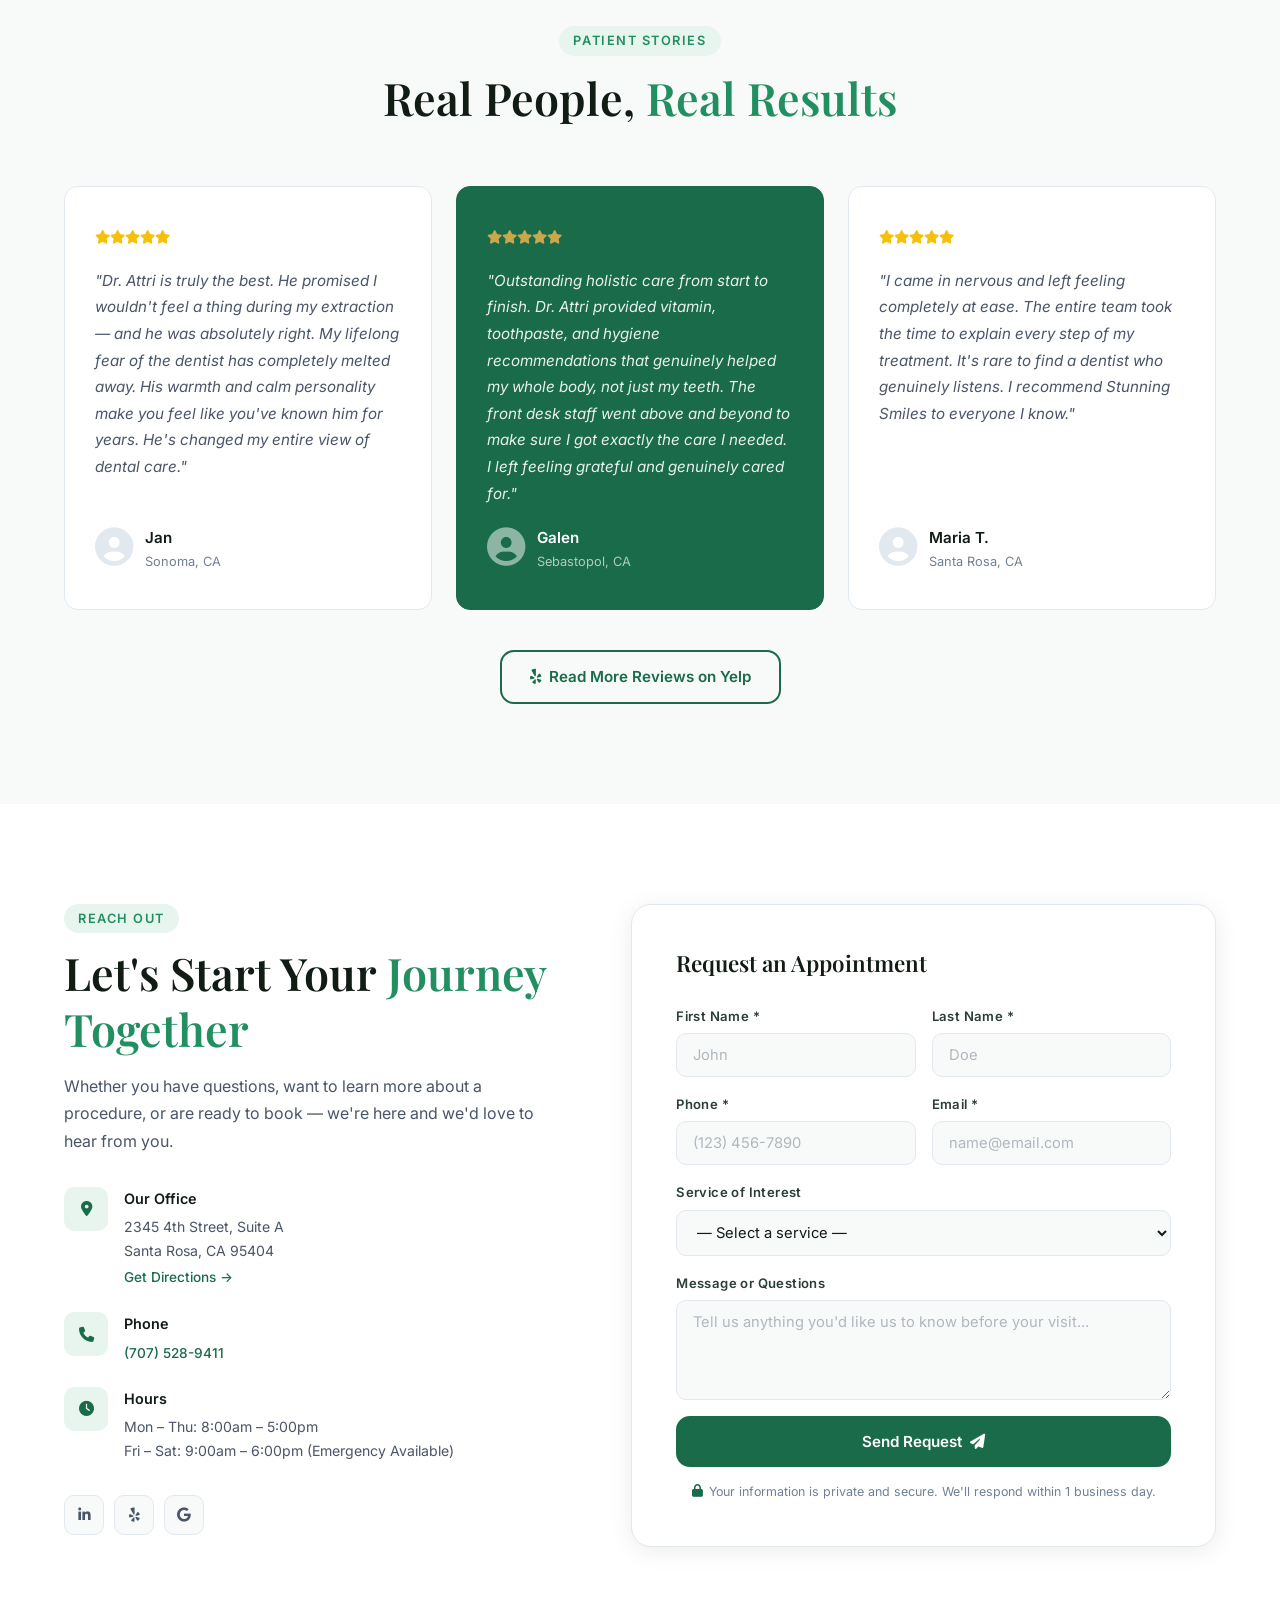
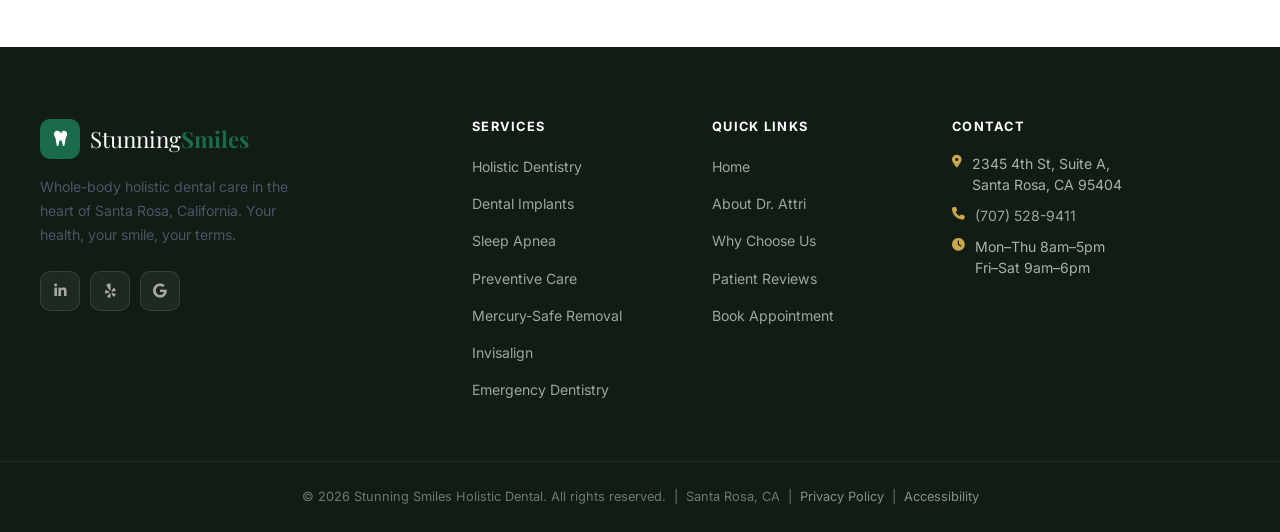
==== commit 3a26291b: "Port missing services, tech, and financing content from live site - Add 4 new dedicated service page" ====
--- a/index.html
+++ b/index.html
@@ -214,6 +214,60 @@
           <a href="services/emergency-dentistry.html" class="card-link">Learn More <i class="fas fa-arrow-right"></i></a>
         </div>
 
+        <div class="service-card">
+          <div class="service-icon"><i class="fas fa-disease"></i></div>
+          <h3>Periodontal Disease</h3>
+          <p>From deep cleaning to advanced periodontal therapy, we catch and treat gum disease early — protecting both your smile and your whole-body health.</p>
+          <a href="services/periodontal-disease.html" class="card-link">Learn More <i class="fas fa-arrow-right"></i></a>
+        </div>
+
+        <div class="service-card">
+          <div class="service-icon"><i class="fas fa-bolt"></i></div>
+          <h3>Laser Dentistry</h3>
+          <p>A minimally invasive option for certain gum and cavity treatments, often with less discomfort and faster healing than traditional methods.</p>
+          <a href="services/laser-dentistry.html" class="card-link">Learn More <i class="fas fa-arrow-right"></i></a>
+        </div>
+
+        <div class="service-card">
+          <div class="service-icon"><i class="fas fa-teeth"></i></div>
+          <h3>Prosthodontics</h3>
+          <p>Dentures, bridges, and implant-supported restorations designed to rebuild how your bite looks, feels, and functions.</p>
+          <a href="services/prosthodontics.html" class="card-link">Learn More <i class="fas fa-arrow-right"></i></a>
+        </div>
+
+        <div class="service-card">
+          <div class="service-icon"><i class="fas fa-vial"></i></div>
+          <h3>Oral Microbiome Testing</h3>
+          <p>Understand the bacteria living in your mouth and how they shape your oral and whole-body health, with testing that personalizes your care plan.</p>
+          <a href="services/oral-microbiome-testing.html" class="card-link">Learn More <i class="fas fa-arrow-right"></i></a>
+        </div>
+
+      </div>
+    </div>
+  </section>
+
+  <!-- ===== ADVANCED TECHNOLOGY ===== -->
+  <section class="section technology" id="technology">
+    <div class="container">
+      <div class="section-header">
+        <p class="section-label">Advanced Technology</p>
+        <h2>Precision and Comfort, <span class="accent">Built In</span></h2>
+        <p class="section-sub">We invest in technology that makes treatment more accurate and more comfortable — not just more impressive.</p>
+      </div>
+      <div class="services-grid">
+
+        <div class="service-card">
+          <div class="service-icon"><i class="fas fa-robot"></i></div>
+          <h3>Yomi&reg; Robotic-Guided Implants</h3>
+          <p>Yomi is a robotic guidance system that helps place dental implants exactly as planned on your own 3D scan. Your dentist stays in full control throughout — Yomi guides position, angle, and depth in real time, it doesn't replace your dentist's judgment.</p>
+        </div>
+
+        <div class="service-card">
+          <div class="service-icon"><i class="fas fa-syringe"></i></div>
+          <h3>STA Painless Anesthesia</h3>
+          <p>Our computer-assisted single-tooth anesthesia (STA) system senses your body's pain threshold and delivers anesthetic below it, one tooth at a time, for a virtually painless experience that doesn't depend on a steady hand.</p>
+        </div>
+
       </div>
     </div>
   </section>
@@ -332,6 +386,40 @@
 
 With Dr. Singh on staff, patients benefit from seamless, coordinated care for implants, extractions, and advanced oral surgery under one roof.</p>
         </div>
+      </div>
+    </div>
+  </section>
+
+  <!-- ===== FINANCING & INSURANCE ===== -->
+  <section class="section financing" id="financing">
+    <div class="container">
+      <div class="section-header">
+        <p class="section-label">Care That Fits Your Budget</p>
+        <h2>Financing &amp; <span class="accent">Insurance</span></h2>
+        <p class="section-sub">We'll walk you through your options before any treatment starts — no surprise bills, no pressure to decide on the spot.</p>
+      </div>
+      <div class="services-grid">
+
+        <div class="service-card">
+          <div class="service-icon"><i class="fas fa-credit-card"></i></div>
+          <h3>CareCredit</h3>
+          <p>Split treatment into monthly payments, including no-interest plans for qualifying patients.</p>
+          <a href="https://carecredit.com/apply" target="_blank" class="card-link">Ask About CareCredit <i class="fas fa-arrow-right"></i></a>
+        </div>
+
+        <div class="service-card">
+          <div class="service-icon"><i class="fas fa-hand-holding-dollar"></i></div>
+          <h3>Sunbit</h3>
+          <p>See your exact payment plan upfront with Sunbit — no hidden fees, no surprises — before you commit to anything.</p>
+          <a href="https://sunbit.com/" target="_blank" class="card-link">Apply for Sunbit <i class="fas fa-arrow-right"></i></a>
+        </div>
+
+        <div class="service-card">
+          <div class="service-icon"><i class="fas fa-shield-heart"></i></div>
+          <h3>Dental Insurance</h3>
+          <p>We're in-network with most major dental insurance plans and will verify your coverage and explain your benefits before any treatment begins.</p>
+        </div>
+
       </div>
     </div>
   </section>
--- a/style.css
+++ b/style.css
@@ -503,6 +503,11 @@
 .card-link:hover { gap: 10px; }
 
 /* ===========================================
+   ADVANCED TECHNOLOGY
+   =========================================== */
+.technology { background: var(--white); }
+
+/* ===========================================
    ABOUT
    =========================================== */
 .about { background: var(--white); }
@@ -711,6 +716,11 @@
 }
 .why-card h3 { color: var(--white); margin-bottom: 10px; font-size: 1.1rem; }
 .why-card p  { color: rgba(255,255,255,.65); font-size: .9rem; line-height: 1.7; }
+
+/* ===========================================
+   FINANCING & INSURANCE
+   =========================================== */
+.financing { background: var(--off-white); }
 
 /* ===========================================
    TESTIMONIALS
